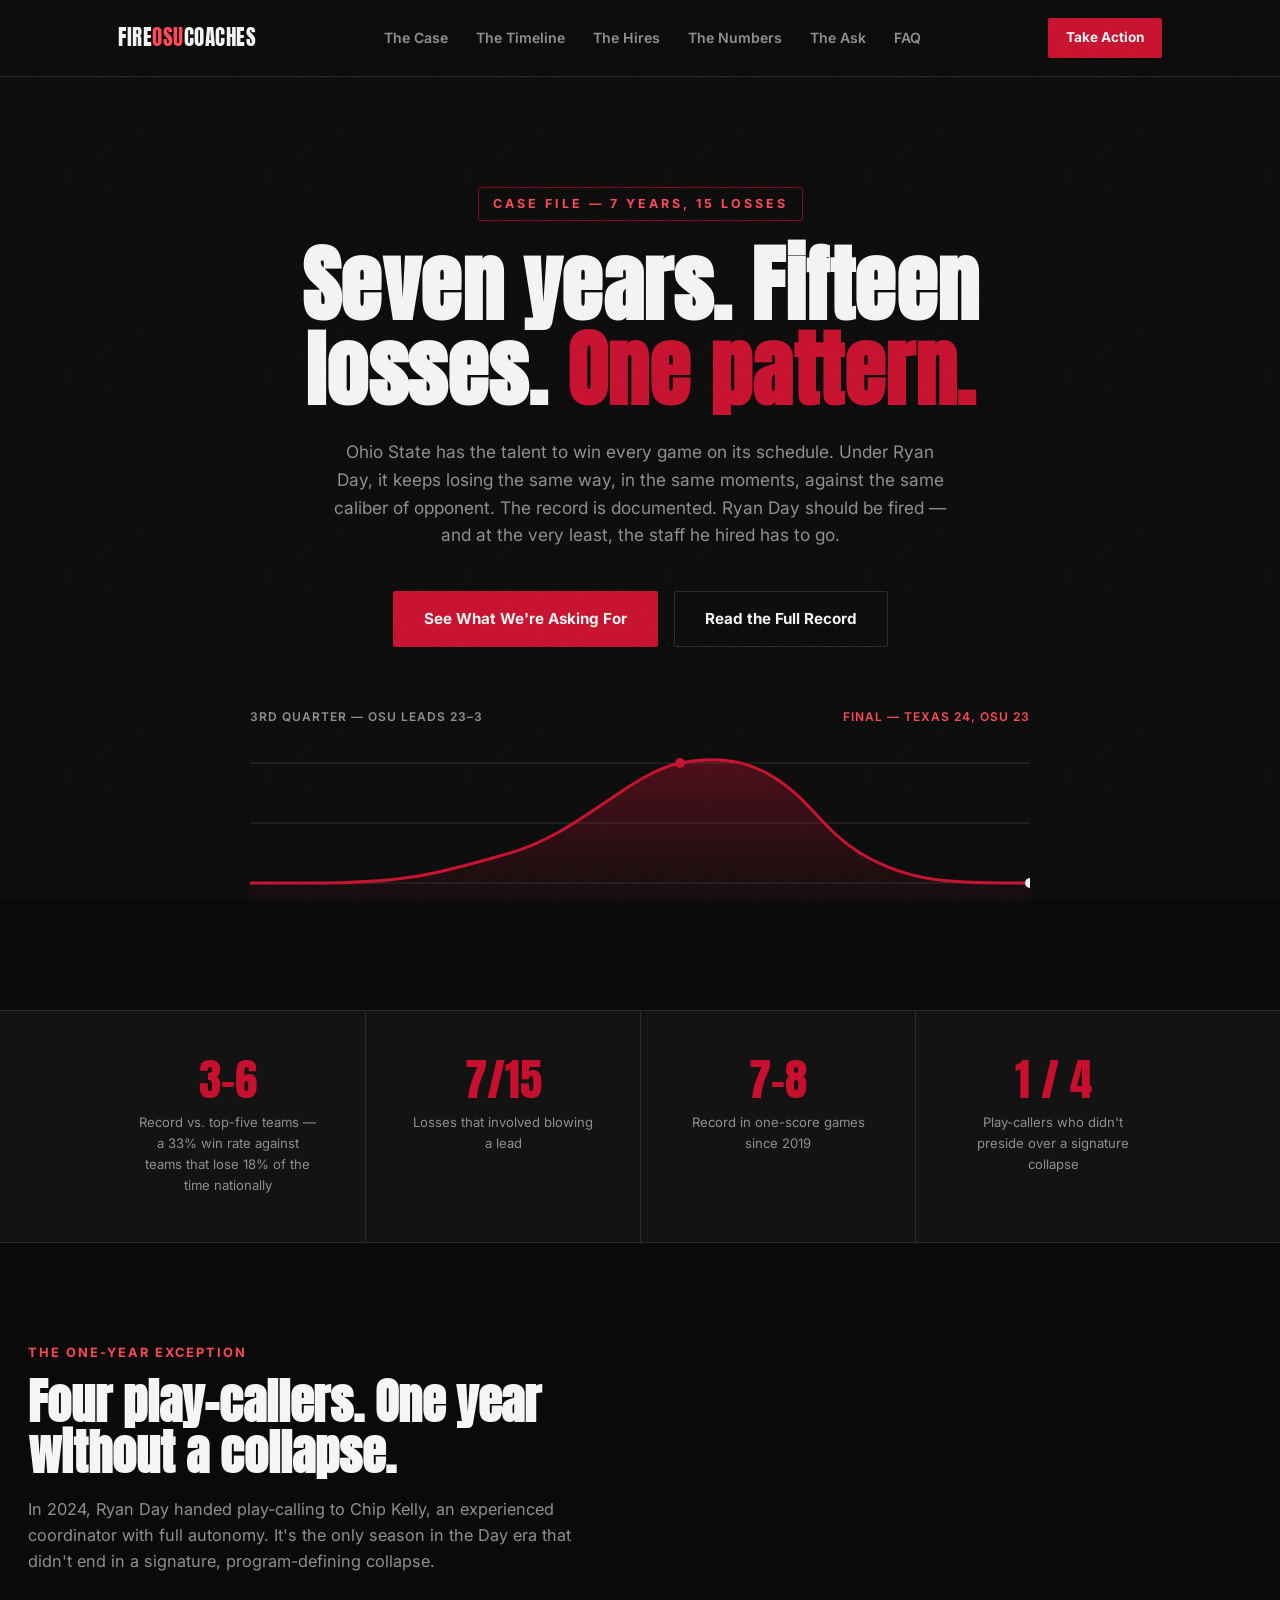
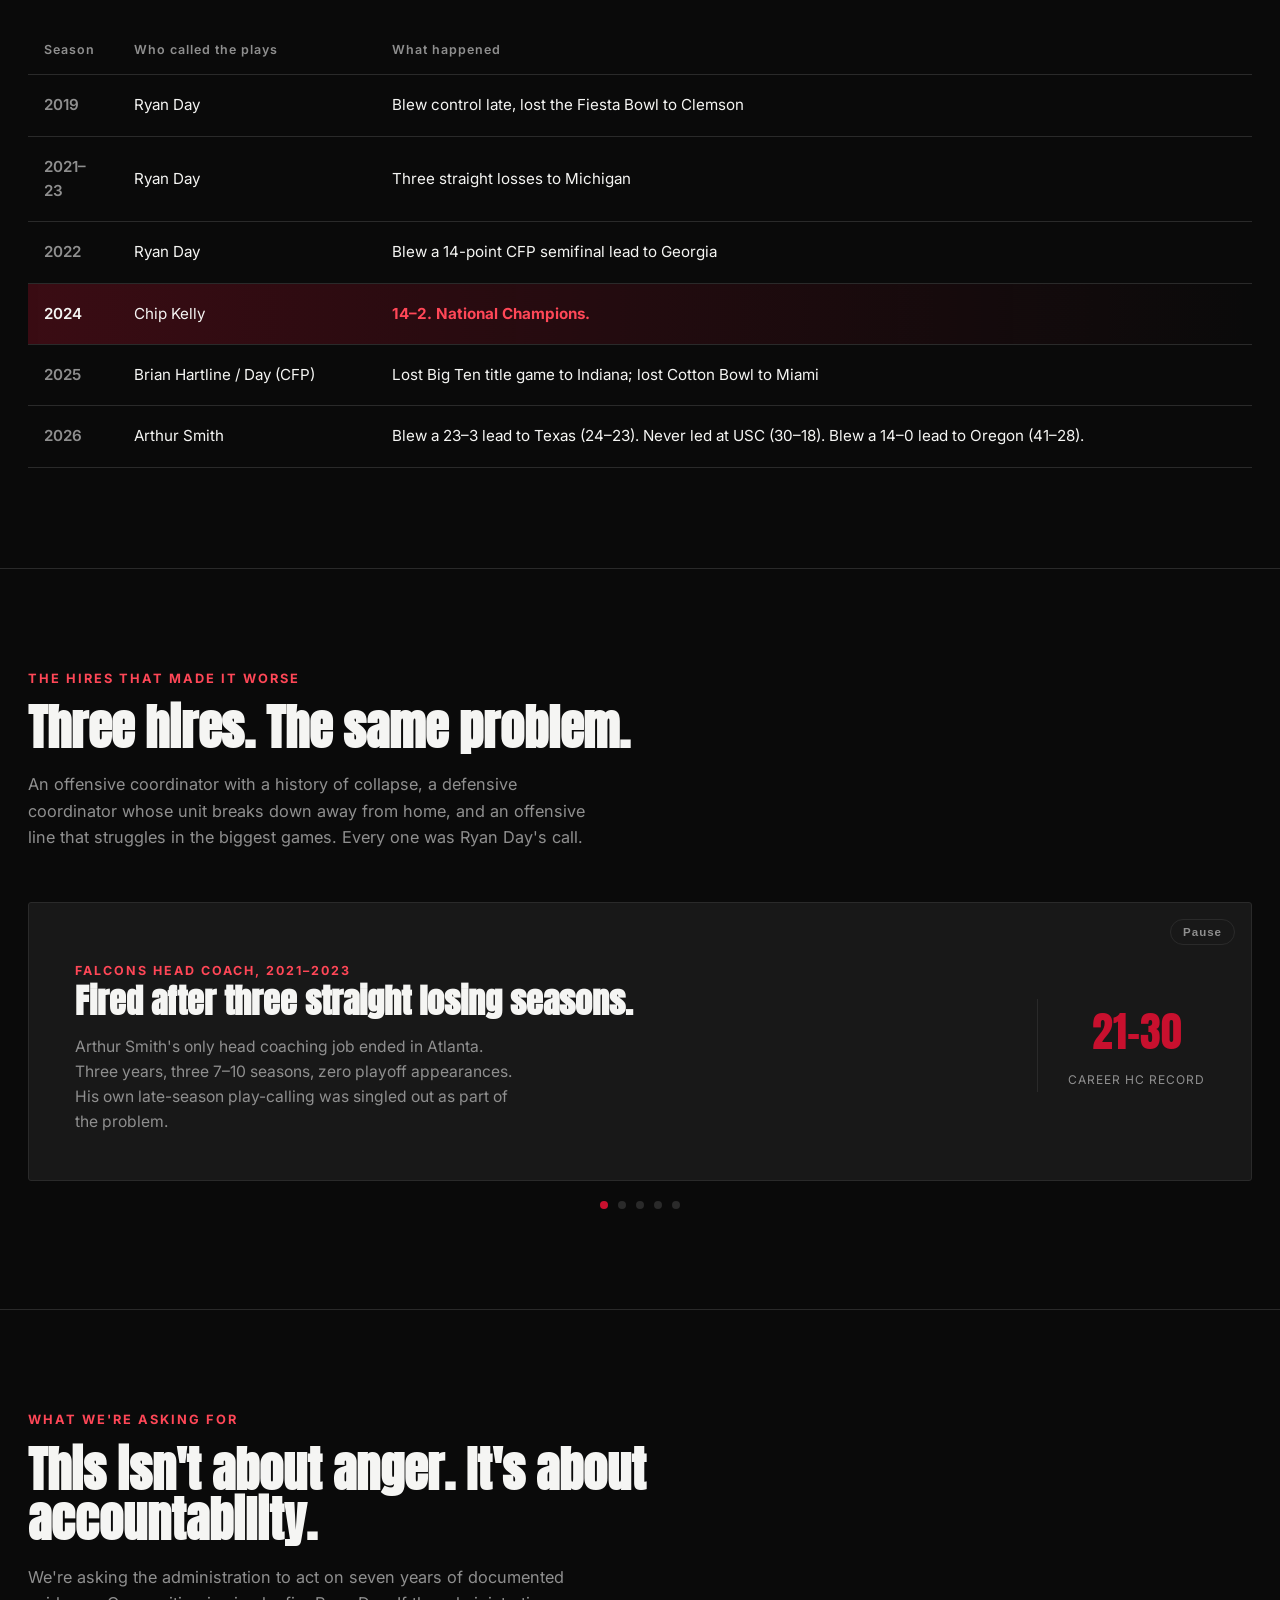
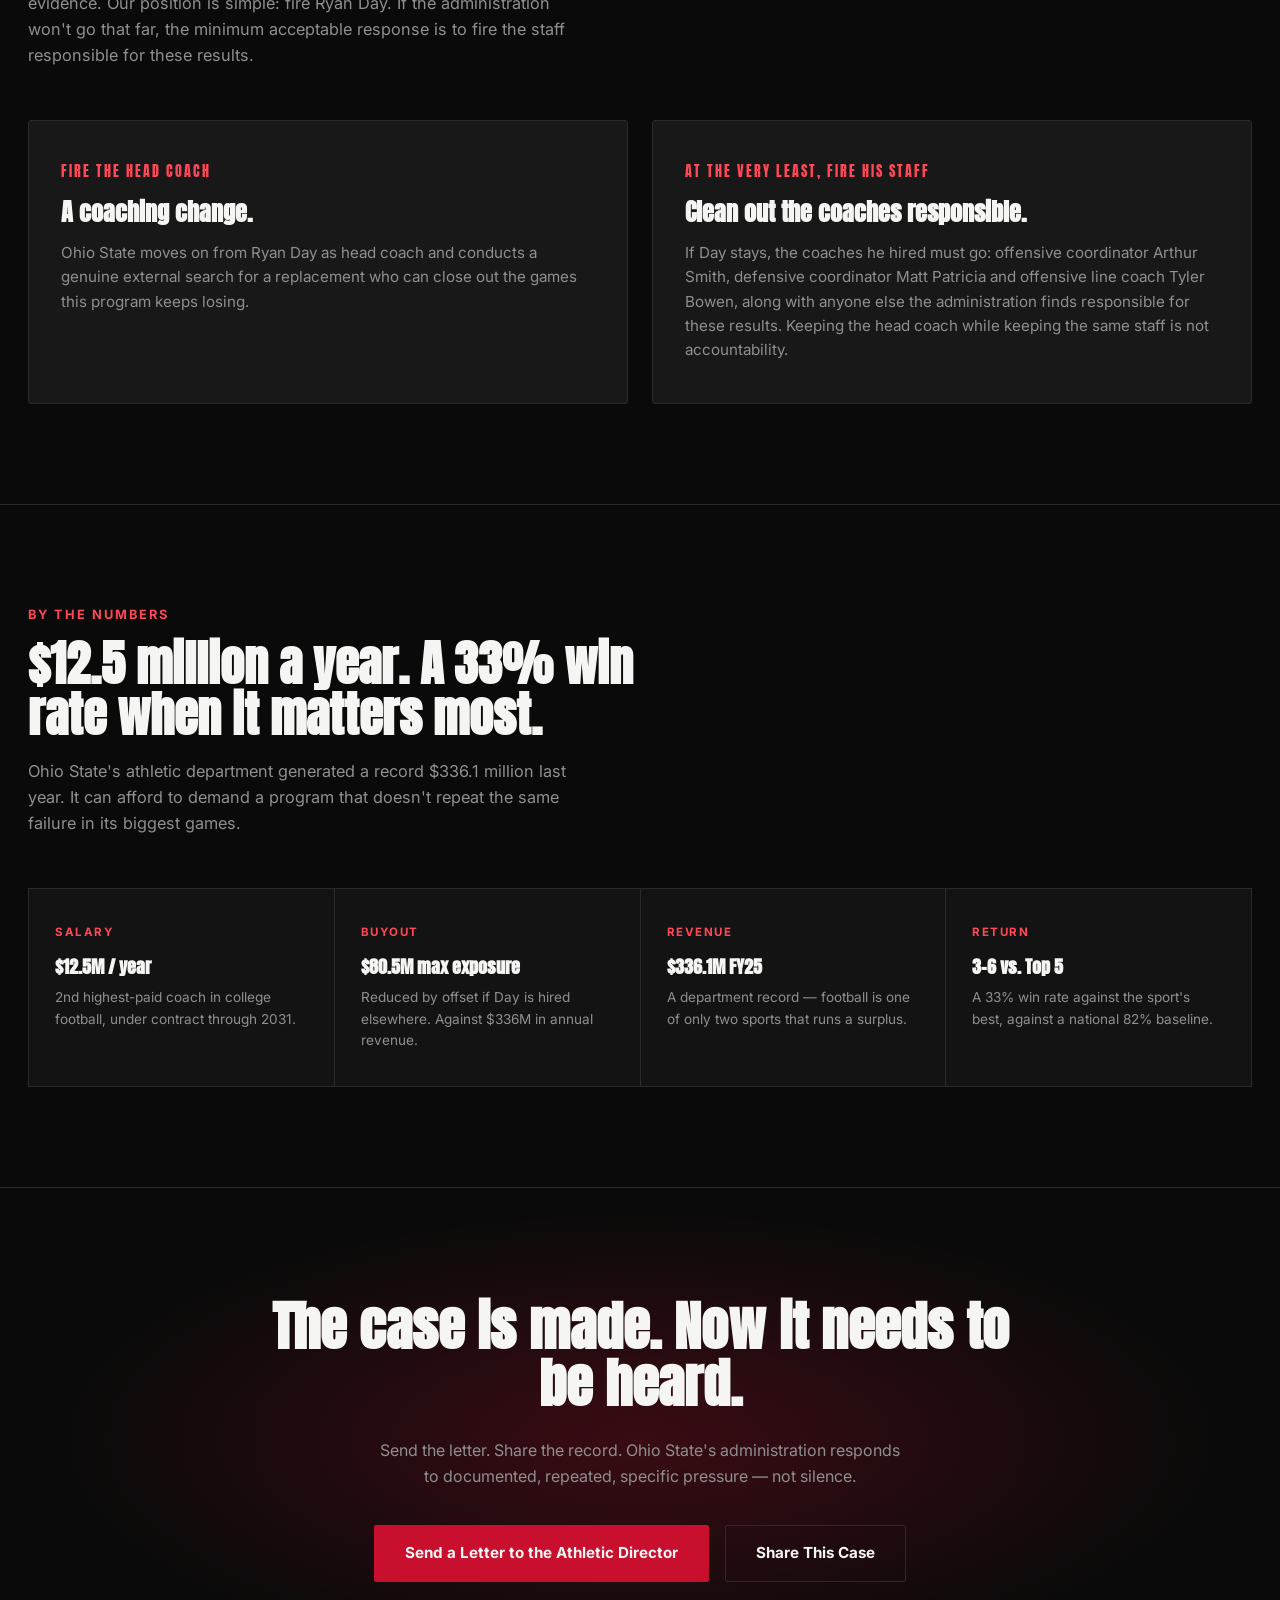
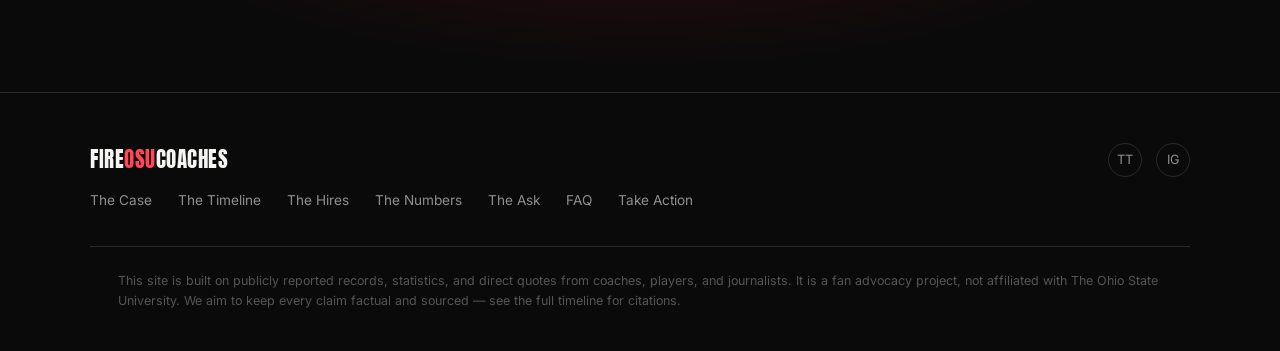
==== index.html @ ea03a908 "Add files via upload" ====
<!DOCTYPE html>
<html lang="en">
<head>
<meta charset="UTF-8">
<meta name="viewport" content="width=device-width, initial-scale=1.0">
<title>Fire OSU Coaches — The Record Speaks For Itself</title>
<link rel="preconnect" href="https://fonts.googleapis.com">
<link href="https://fonts.googleapis.com/css2?family=Anton&family=Inter:wght@400;500;600;700;800&display=swap" rel="stylesheet">
<style>
  :root {
    --black: #0a0a0a;
    --black-alt: #131313;
    --black-card: #181818;
    --red: #c8102e;
    --red-dim: #7a0a1c;
    --red-glow: rgba(200, 16, 46, 0.25);
    --white: #f5f5f3;
    --dim: #8f8f8f;
    --line: #2a2a2a;
    --red-text: #ff4757;
    --display: 'Anton', sans-serif;
    --body: 'Inter', sans-serif;
  }

  * { margin: 0; padding: 0; box-sizing: border-box; }

  html { scroll-behavior: smooth; }

  body {
    background: var(--black);
    color: var(--white);
    font-family: var(--body);
    line-height: 1.6;
    overflow-x: hidden;
  }

  /* grain texture overlay */
  body::before {
    content: "";
    position: fixed;
    inset: 0;
    z-index: 999;
    pointer-events: none;
    opacity: 0.05;
    background-image: url("data:image/svg+xml,%3Csvg xmlns='http://www.w3.org/2000/svg' width='100' height='100'%3E%3Cfilter id='n'%3E%3CfeTurbulence type='fractalNoise' baseFrequency='0.9' numOctaves='2' stitchTiles='stitch'/%3E%3C/filter%3E%3Crect width='100%25' height='100%25' filter='url(%23n)'/%3E%3C/svg%3E");
  }

  a { color: inherit; text-decoration: none; }

  .wrap { max-width: 1100px; margin: 0 auto; padding: 0 28px; }

  /* ---------- NAV ---------- */
  header {
    position: sticky;
    top: 0;
    z-index: 100;
    background: rgba(10,10,10,0.92);
    backdrop-filter: blur(6px);
    border-bottom: 1px solid var(--line);
  }
  .navrow {
    display: flex;
    align-items: center;
    justify-content: space-between;
    padding: 18px 28px;
    max-width: 1100px;
    margin: 0 auto;
  }
  .logo {
    font-family: var(--display);
    font-size: 1.3rem;
    letter-spacing: 0.5px;
    color: var(--white);
  }
  .logo span { color: var(--red-text); }
  nav.links { display: flex; gap: 28px; }
  nav.links a {
    font-size: 0.88rem;
    color: var(--dim);
    font-weight: 600;
    transition: color 0.2s;
  }
  nav.links a:hover { color: var(--white); }
  .nav-cta {
    background: var(--red);
    color: var(--white) !important;
    padding: 9px 18px;
    font-weight: 700;
    font-size: 0.85rem;
    border-radius: 2px;
  }
  .nav-right { display: flex; align-items: center; gap: 14px; }
  .menu-toggle {
    display: none;
    background: transparent;
    border: 1px solid var(--line);
    color: var(--white);
    font-size: 1.2rem;
    line-height: 1;
    cursor: pointer;
    padding: 7px 11px;
    border-radius: 2px;
  }
  .menu-toggle:hover { border-color: var(--dim); }
  @media (max-width: 860px) {
    .menu-toggle { display: block; }
    header { position: sticky; }
    nav.links {
      display: none;
      position: absolute;
      top: 100%;
      left: 0;
      right: 0;
      flex-direction: column;
      gap: 0;
      background: var(--black-alt);
      border-bottom: 1px solid var(--line);
      padding: 8px 28px 18px;
      z-index: 200;
    }
    nav.links.open { display: flex; }
    nav.links a {
      padding: 14px 0;
      border-bottom: 1px solid var(--line);
      font-size: 1rem;
      color: var(--dim);
    }
    nav.links a.current { color: var(--red-text); }
    nav.links a:last-child { border-bottom: none; }
  }

  /* ---------- HERO ---------- */
  .hero {
    position: relative;
    padding: 110px 28px 90px;
    text-align: center;
    border-bottom: 1px solid var(--line);
    overflow: hidden;
  }
  .hero-tag {
    display: inline-block;
    font-size: 0.78rem;
    color: var(--red-text);
    font-weight: 700;
    letter-spacing: 3px;
    margin-bottom: 22px;
    border: 1px solid var(--red-dim);
    padding: 6px 14px;
    border-radius: 2px;
  }
  h1.hero-headline {
    font-family: var(--display);
    font-size: clamp(2.6rem, 7vw, 5.2rem);
    line-height: 1.02;
    letter-spacing: 0.5px;
    color: var(--white);
    max-width: 900px;
    margin: 0 auto 26px;
  }
  .hero-headline .red { color: var(--red); }
  .hero-sub {
    max-width: 620px;
    margin: 0 auto 42px;
    color: var(--dim);
    font-size: 1.08rem;
  }
  .hero-buttons { display: flex; gap: 16px; justify-content: center; flex-wrap: wrap; }
  .btn {
    padding: 15px 30px;
    font-weight: 700;
    font-size: 0.95rem;
    border-radius: 2px;
    display: inline-block;
    border: 1px solid transparent;
    transition: transform 0.15s ease, background 0.2s;
  }
  .btn-primary { background: var(--red); color: var(--white); }
  .btn-primary:hover { transform: translateY(-2px); background: #d91733; }
  .btn-ghost { border-color: var(--line); color: var(--white); }
  .btn-ghost:hover { border-color: var(--dim); }

  /* collapsing scoreline SVG under hero */
  .chart-wrap {
    max-width: 780px;
    margin: 60px auto 0;
    position: relative;
  }
  .chart-label {
    display: flex;
    justify-content: space-between;
    font-size: 0.75rem;
    color: var(--dim);
    letter-spacing: 1px;
    margin-bottom: 6px;
    font-weight: 600;
  }
  .chart-label .now { color: var(--red-text); }

  /* ---------- STAT STRIP ---------- */
  .stats {
    border-bottom: 1px solid var(--line);
    background: var(--black-alt);
  }
  .stat-grid {
    display: grid;
    grid-template-columns: repeat(4, 1fr);
    max-width: 1100px;
    margin: 0 auto;
  }
  .stat-cell {
    padding: 46px 24px;
    text-align: center;
    border-left: 1px solid var(--line);
  }
  .stat-cell:first-child { border-left: none; }
  .stat-num {
    font-family: var(--display);
    font-size: clamp(2rem, 4vw, 2.8rem);
    color: var(--red);
    line-height: 1;
  }
  .stat-caption {
    font-size: 0.82rem;
    color: var(--dim);
    margin-top: 10px;
    max-width: 180px;
    margin-left: auto;
    margin-right: auto;
  }

  /* ---------- SECTION GENERIC ---------- */
  section.block { padding: 100px 28px; border-bottom: 1px solid var(--line); }
  .block-head { max-width: 640px; margin-bottom: 52px; }
  .kicker {
    color: var(--red-text);
    font-size: 0.8rem;
    font-weight: 700;
    letter-spacing: 2px;
    margin-bottom: 14px;
    display: block;
  }
  h2.block-title {
    font-family: var(--display);
    font-size: clamp(1.9rem, 4vw, 3rem);
    line-height: 1.05;
    margin-bottom: 18px;
  }
  .block-desc { color: var(--dim); font-size: 1.02rem; max-width: 560px; }

  /* ---------- ONE EXCEPTION TABLE ---------- */
  .compare-table {
    width: 100%;
    border-collapse: collapse;
    margin-top: 10px;
  }
  .compare-table thead th {
    text-align: left;
    font-size: 0.78rem;
    color: var(--dim);
    letter-spacing: 1px;
    padding: 14px 16px;
    border-bottom: 1px solid var(--line);
    font-weight: 600;
  }
  .compare-table td, .compare-table tbody th {
    padding: 18px 16px;
    border-bottom: 1px solid var(--line);
    font-size: 0.95rem;
  }
  .compare-table tr.win td { color: var(--white); }
  .compare-table tr.win th { color: var(--white); }
  .compare-table tr.win td:last-child { color: var(--red-text); font-weight: 700; }
  .compare-table tbody th { color: var(--dim); font-weight: 600; width: 90px; text-align: left; }
  .row-highlight { background: linear-gradient(90deg, var(--red-glow), transparent); }

  /* ---------- ROTATOR ---------- */
  .rotator-outer { position: relative; }
  .rotator {
    position: relative;
    padding-top: 8px;
    background: var(--black-card);
    border: 1px solid var(--line);
    border-radius: 3px;
    overflow: hidden;
    min-height: 260px;
  }
  .rotator-slide {
    display: none;
    padding: 46px 46px;
    grid-template-columns: 1fr auto;
    gap: 30px;
    align-items: center;
  }
  .rotator-slide.active { display: grid; }
  .rotator-slide .eyebrow {
    color: var(--red-text);
    font-size: 0.78rem;
    font-weight: 700;
    letter-spacing: 2px;
    margin-bottom: 12px;
  }
  .rotator-slide h3 {
    font-family: var(--display);
    font-size: clamp(1.5rem, 3vw, 2.1rem);
    line-height: 1.12;
    margin-bottom: 14px;
  }
  .rotator-slide p { color: var(--dim); font-size: 0.98rem; max-width: 440px; }
  .rotator-slide .stat-side {
    text-align: center;
    padding-left: 30px;
    border-left: 1px solid var(--line);
  }
  .rotator-slide .stat-side .num {
    font-family: var(--display);
    font-size: 2.6rem;
    color: var(--red);
    display: block;
  }
  .rotator-slide .stat-side .lbl {
    font-size: 0.75rem;
    color: var(--dim);
    letter-spacing: 1px;
  }
  .rotator-nav {
    display: flex;
    justify-content: center;
    gap: 10px;
    margin-top: 20px;
  }
  .dot {
    width: 8px; height: 8px;
    border-radius: 50%;
    background: var(--line);
    cursor: pointer;
    border: none;
    transition: background 0.2s;
  }
  .dot.active { background: var(--red); }

  /* ---------- THE ASK ---------- */
  .ask-grid {
    display: grid;
    grid-template-columns: 1fr 1fr;
    gap: 24px;
  }
  .ask-card {
    background: var(--black-card);
    border: 1px solid var(--line);
    padding: 40px 32px;
    border-radius: 3px;
    position: relative;
  }
  .ask-card .opt-num {
    font-family: var(--display);
    font-size: 0.85rem;
    color: var(--red-text);
    letter-spacing: 2px;
    margin-bottom: 16px;
    display: block;
  }
  .ask-card h3 {
    font-family: var(--display);
    font-size: 1.5rem;
    margin-bottom: 16px;
    line-height: 1.1;
  }
  .ask-card p { color: var(--dim); font-size: 0.95rem; }
  .ask-or {
    text-align: center;
    font-family: var(--display);
    color: var(--dim);
    font-size: 1.1rem;
    margin: 22px 0;
    letter-spacing: 3px;
  }

  /* ---------- CARD GRID (explore pages) ---------- */
  .explore-grid {
    display: grid;
    grid-template-columns: repeat(4, 1fr);
    gap: 1px;
    background: var(--line);
    border: 1px solid var(--line);
  }
  .explore-card {
    background: var(--black-alt);
    padding: 34px 26px;
    transition: background 0.2s;
  }
  .explore-card:hover { background: var(--black-card); }
  .explore-card .tag {
    font-size: 0.72rem;
    color: var(--red-text);
    letter-spacing: 1.5px;
    font-weight: 700;
    margin-bottom: 14px;
    display: block;
  }
  .explore-card h3 {
    font-family: var(--display);
    font-size: 1.15rem;
    margin-bottom: 10px;
    line-height: 1.15;
  }
  .explore-card p { font-size: 0.85rem; color: var(--dim); }

  /* ---------- FINAL CTA ---------- */
  .final-cta {
    text-align: center;
    padding: 110px 28px;
    background: radial-gradient(ellipse at center, var(--red-glow) 0%, transparent 65%);
  }
  .final-cta h2 {
    font-family: var(--display);
    font-size: clamp(2rem, 5vw, 3.4rem);
    max-width: 780px;
    margin: 0 auto 26px;
    line-height: 1.05;
  }
  .final-cta p { color: var(--dim); max-width: 520px; margin: 0 auto 36px; }

  /* ---------- FOOTER ---------- */
  footer {
    padding: 50px 28px 40px;
    border-top: 1px solid var(--line);
  }
  .footer-grid {
    max-width: 1100px;
    margin: 0 auto;
    display: flex;
    justify-content: space-between;
    align-items: flex-start;
    flex-wrap: wrap;
    gap: 30px;
  }
  .footer-links { display: flex; gap: 26px; flex-wrap: wrap; }
  .footer-links a { font-size: 0.85rem; color: var(--dim); }
  .footer-links a:hover { color: var(--white); }
  .footer-note {
    max-width: 1100px;
    margin: 34px auto 0;
    font-size: 0.78rem;
    color: #555;
    border-top: 1px solid var(--line);
    padding-top: 24px;
  }
  .social-row { display: flex; gap: 14px; }
  .social-row a {
    width: 34px; height: 34px;
    border: 1px solid var(--line);
    border-radius: 50%;
    display: flex; align-items: center; justify-content: center;
    font-size: 0.8rem;
    color: var(--dim);
  }
  .social-row a:hover { border-color: var(--red-text); color: var(--red-text); }

  /* ---------- RESPONSIVE ---------- */
  @media (max-width: 860px) {
    .stat-grid { grid-template-columns: repeat(2, 1fr); }
    .stat-cell:nth-child(2) { border-left: 1px solid var(--line); }
    .stat-cell:nth-child(3) { border-left: none; border-top: 1px solid var(--line); }
    .stat-cell:nth-child(4) { border-top: 1px solid var(--line); }
    .ask-grid { grid-template-columns: 1fr; }
    .explore-grid { grid-template-columns: repeat(2, 1fr); }
    .rotator-slide { grid-template-columns: 1fr; }
    .rotator-slide .stat-side { border-left: none; border-top: 1px solid var(--line); padding-left: 0; padding-top: 20px; text-align: left; }
  }
  @media (max-width: 520px) {
    .explore-grid { grid-template-columns: 1fr; }
    .hero { padding: 80px 20px 60px; }
  }

  /* reduced motion */
  @media (prefers-reduced-motion: reduce) {
    html { scroll-behavior: auto; }
    * { transition: none !important; }
  }

  /* focus visibility */
  a:focus-visible, button:focus-visible {
    outline: 2px solid var(--red-text);
    outline-offset: 2px;
  }

  /* skip link */
  .skip-link {
    position: absolute;
    left: -9999px;
    top: 0;
    background: var(--red);
    color: var(--white);
    padding: 12px 20px;
    z-index: 1000;
    font-weight: 700;
    font-size: 0.9rem;
  }
  .skip-link:focus {
    left: 12px;
    top: 12px;
  }

  .rotator-pause {
    position: absolute;
    top: 16px;
    right: 16px;
    background: transparent;
    border: 1px solid var(--line);
    color: var(--dim);
    font-size: 0.72rem;
    font-weight: 700;
    letter-spacing: 1px;
    padding: 6px 12px;
    border-radius: 20px;
    cursor: pointer;
  }
  .rotator-pause:hover { border-color: var(--dim); color: var(--white); }
  .visually-hidden {
    position: absolute;
    width: 1px; height: 1px;
    overflow: hidden;
    clip: rect(0 0 0 0);
    white-space: nowrap;
  }
</style>
</head>
<body>

<a href="#main-content" class="skip-link">Skip to main content</a>

<header>
  <div class="navrow">
    <div class="logo">FIRE<span>OSU</span>COACHES</div>
    <nav class="links" id="primary-nav">
      <a href="index.html" class="current">The Case</a>
      <a href="Final-Timeline.html">The Timeline</a>
      <a href="Final-Arthur-Smith.html">The Hires</a>
      <a href="Final-Numbers.html">The Numbers</a>
      <a href="#the-ask">The Ask</a>
      <a href="Final-FAQ.html">FAQ</a>
    </nav>
    <div class="nav-right">
      <a href="Final-Take-Action.html" class="nav-cta">Take Action</a>
      <button class="menu-toggle" id="menuToggle" aria-label="Open menu" aria-expanded="false" aria-controls="primary-nav">☰</button>
    </div>
  </div>
</header>

<main id="main-content">

<!-- HERO -->
<section class="hero">
  <span class="hero-tag">CASE FILE — 7 YEARS, 15 LOSSES</span>
  <h1 class="hero-headline">Seven years. Fifteen losses. <span class="red">One pattern.</span></h1>
  <p class="hero-sub">Ohio State has the talent to win every game on its schedule. Under Ryan Day, it keeps losing the same way, in the same moments, against the same caliber of opponent. The record is documented. Ryan Day should be fired — and at the very least, the staff he hired has to go.</p>
  <div class="hero-buttons">
    <a href="#the-ask" class="btn btn-primary">See What We're Asking For</a>
    <a href="Final-Timeline.html" class="btn btn-ghost">Read the Full Record</a>
  </div>

  <div class="chart-wrap">
    <div class="chart-label">
      <span>3RD QUARTER — OSU LEADS 23–3</span>
      <span class="now">FINAL — TEXAS 24, OSU 23</span>
    </div>
    <svg viewBox="0 0 780 180" width="100%" height="180" preserveAspectRatio="none" role="img" aria-label="Line chart showing Ohio State's win probability collapsing from over 98 percent to a loss in the fourth quarter against Texas">
      <defs>
        <linearGradient id="fade" x1="0" y1="0" x2="0" y2="1">
          <stop offset="0%" stop-color="#c8102e" stop-opacity="0.35"/>
          <stop offset="100%" stop-color="#c8102e" stop-opacity="0"/>
        </linearGradient>
      </defs>
      <!-- gridlines -->
      <g stroke="#2a2a2a" stroke-width="1">
        <line x1="0" y1="30" x2="780" y2="30"/>
        <line x1="0" y1="90" x2="780" y2="90"/>
        <line x1="0" y1="150" x2="780" y2="150"/>
      </g>
      <path d="M0,150 L60,150 L60,150 C160,150 190,140 260,120 C330,100 380,40 430,30 C470,22 500,30 520,42 C560,65 570,95 610,120 C660,150 700,150 780,150"
            fill="none" stroke="#c8102e" stroke-width="3"/>
      <path d="M0,150 L60,150 L60,150 C160,150 190,140 260,120 C330,100 380,40 430,30 C470,22 500,30 520,42 C560,65 570,95 610,120 C660,150 700,150 780,150 L780,180 L0,180 Z"
            fill="url(#fade)" stroke="none"/>
      <circle cx="430" cy="30" r="5" fill="#c8102e"/>
      <circle cx="780" cy="150" r="5" fill="#f5f5f3"/>
    </svg>
  </div>
</section>

<!-- STAT STRIP -->
<section class="stats">
  <div class="stat-grid">
    <div class="stat-cell">
      <div class="stat-num">3–6</div>
      <div class="stat-caption">Record vs. top-five teams — a 33% win rate against teams that lose 18% of the time nationally</div>
    </div>
    <div class="stat-cell">
      <div class="stat-num">7/15</div>
      <div class="stat-caption">Losses that involved blowing a lead</div>
    </div>
    <div class="stat-cell">
      <div class="stat-num">7–8</div>
      <div class="stat-caption">Record in one-score games since 2019</div>
    </div>
    <div class="stat-cell">
      <div class="stat-num">1 / 4</div>
      <div class="stat-caption">Play-callers who didn't preside over a signature collapse</div>
    </div>
  </div>
</section>

<!-- THE ONE EXCEPTION -->
<section class="block" id="timeline">
  <div class="block-head">
    <span class="kicker">THE ONE-YEAR EXCEPTION</span>
    <h2 class="block-title">Four play-callers. One year without a collapse.</h2>
    <p class="block-desc">In 2024, Ryan Day handed play-calling to Chip Kelly, an experienced coordinator with full autonomy. It's the only season in the Day era that didn't end in a signature, program-defining collapse.</p>
  </div>

  <table class="compare-table">
    <caption class="visually-hidden">Ohio State's play-caller and result by season, 2019 through 2026</caption>
    <thead>
      <tr>
        <th scope="col">Season</th>
        <th scope="col">Who called the plays</th>
        <th scope="col">What happened</th>
      </tr>
    </thead>
    <tbody>
      <tr><th scope="row">2019</th><td>Ryan Day</td><td>Blew control late, lost the Fiesta Bowl to Clemson</td></tr>
      <tr><th scope="row">2021–23</th><td>Ryan Day</td><td>Three straight losses to Michigan</td></tr>
      <tr><th scope="row">2022</th><td>Ryan Day</td><td>Blew a 14-point CFP semifinal lead to Georgia</td></tr>
      <tr class="win row-highlight"><th scope="row">2024</th><td>Chip Kelly</td><td>14–2. National Champions.</td></tr>
      <tr><th scope="row">2025</th><td>Brian Hartline / Day (CFP)</td><td>Lost Big Ten title game to Indiana; lost Cotton Bowl to Miami</td></tr>
      <tr><th scope="row">2026</th><td>Arthur Smith</td><td>Blew a 23–3 lead to Texas (24–23). Never led at USC (30–18). Blew a 14–0 lead to Oregon (41–28).</td></tr>
    </tbody>
  </table>
</section>

<!-- ARTHUR SMITH ROTATOR -->
<section class="block" id="arthur-smith">
  <div class="block-head">
    <span class="kicker">THE HIRES THAT MADE IT WORSE</span>
    <h2 class="block-title">Three hires. The same problem.</h2>
    <p class="block-desc">An offensive coordinator with a history of collapse, a defensive coordinator whose unit breaks down away from home, and an offensive line that struggles in the biggest games. Every one was Ryan Day's call.</p>
  </div>

  <div class="rotator-outer">
    <div class="rotator" id="rotator" role="region" aria-roledescription="carousel" aria-label="The coordinator hires, five highlights">
      <button class="rotator-pause" id="rotatorPause" aria-pressed="false">Pause</button>
      <div class="rotator-slide active" role="group" aria-roledescription="slide" aria-label="1 of 5" aria-live="polite">
        <div>
          <span class="eyebrow">FALCONS HEAD COACH, 2021–2023</span>
          <h3>Fired after three straight losing seasons.</h3>
          <p>Arthur Smith's only head coaching job ended in Atlanta. Three years, three 7–10 seasons, zero playoff appearances. His own late-season play-calling was singled out as part of the problem.</p>
        </div>
        <div class="stat-side">
          <span class="num">21–30</span>
          <span class="lbl">CAREER HC RECORD</span>
        </div>
      </div>
      <div class="rotator-slide" role="group" aria-roledescription="slide" aria-label="2 of 5">
        <div>
          <span class="eyebrow">STEELERS OFFENSIVE COORDINATOR, 2024–2025</span>
          <h3>Bottom-half production, two years running.</h3>
          <p>Even after Pittsburgh added a future Hall of Fame quarterback, the offense didn't improve. Two seasons, both finishing in the bottom half of the NFL in yardage.</p>
        </div>
        <div class="stat-side">
          <span class="num">24th</span>
          <span class="lbl">AVG. YARDS/GAME RANK</span>
        </div>
      </div>
      <div class="rotator-slide" role="group" aria-roledescription="slide" aria-label="3 of 5">
        <div>
          <span class="eyebrow">FIRST GAME AS OHIO STATE OC</span>
          <h3>The same collapse, right on schedule.</h3>
          <p>Zero college coaching experience. First marquee test as play-caller: a 23–3 lead evaporated into a 24–23 loss to Texas — the exact pattern he was hired to end.</p>
        </div>
        <div class="stat-side">
          <span class="num">0</span>
          <span class="lbl">GAMES OF COLLEGE EXPERIENCE BEFORE THIS HIRE</span>
        </div>
      </div>
      <div class="rotator-slide" role="group" aria-roledescription="slide" aria-label="4 of 5">
        <div>
          <span class="eyebrow">DEFENSIVE COORDINATOR MATT PATRICIA, 2025–PRESENT</span>
          <h3>Five losses in two seasons. Four away from home.</h3>
          <p>Indiana and Miami at neutral sites, then at Texas and at USC, plus a 41–28 home loss to Oregon. Four of the five losses came against ranked opponents, and the defense gave up 30 at USC and 41 to Oregon.</p>
        </div>
        <div class="stat-side">
          <span class="num">4 of 5</span>
          <span class="lbl">LOSSES AT NEUTRAL OR AWAY SITES</span>
        </div>
      </div>
      <div class="rotator-slide" role="group" aria-roledescription="slide" aria-label="5 of 5">
        <div>
          <span class="eyebrow">OFFENSIVE LINE COACH TYLER BOWEN, 2025–PRESENT</span>
          <h3>Breaks down when the games matter most.</h3>
          <p>Six sacks allowed in the 2025 regular season, then ten in the Big Ten title game and Cotton Bowl. In 2026 the line has been repeatedly short-handed and gave up 21 pressures at USC.</p>
        </div>
        <div class="stat-side">
          <span class="num">10</span>
          <span class="lbl">SACKS IN THE LAST TWO GAMES OF 2025</span>
        </div>
      </div>
    </div>
    <div class="rotator-nav" role="group" aria-label="Choose a slide">
      <button class="dot active" onclick="showSlide(0)" aria-label="Slide 1 of 5" aria-current="true"></button>
      <button class="dot" onclick="showSlide(1)" aria-label="Slide 2 of 5" aria-current="false"></button>
      <button class="dot" onclick="showSlide(2)" aria-label="Slide 3 of 5" aria-current="false"></button>
      <button class="dot" onclick="showSlide(3)" aria-label="Slide 4 of 5" aria-current="false"></button>
      <button class="dot" onclick="showSlide(4)" aria-label="Slide 5 of 5" aria-current="false"></button>
    </div>
  </div>
</section>

<!-- THE ASK -->
<section class="block" id="the-ask">
  <div class="block-head">
    <span class="kicker">WHAT WE'RE ASKING FOR</span>
    <h2 class="block-title">This isn't about anger. It's about accountability.</h2>
    <p class="block-desc">We're asking the administration to act on seven years of documented evidence. Our position is simple: fire Ryan Day. If the administration won't go that far, the minimum acceptable response is to fire the staff responsible for these results.</p>
  </div>

  <div class="ask-grid">
    <div class="ask-card">
      <span class="opt-num">FIRE THE HEAD COACH</span>
      <h3>A coaching change.</h3>
      <p>Ohio State moves on from Ryan Day as head coach and conducts a genuine external search for a replacement who can close out the games this program keeps losing.</p>
    </div>
    <div class="ask-card">
      <span class="opt-num">AT THE VERY LEAST, FIRE HIS STAFF</span>
      <h3>Clean out the coaches responsible.</h3>
      <p>If Day stays, the coaches he hired must go: offensive coordinator Arthur Smith, defensive coordinator Matt Patricia and offensive line coach Tyler Bowen, along with anyone else the administration finds responsible for these results. Keeping the head coach while keeping the same staff is not accountability.</p>
    </div>
  </div>
</section>

<!-- NUMBERS -->
<section class="block" id="numbers">
  <div class="block-head">
    <span class="kicker">BY THE NUMBERS</span>
    <h2 class="block-title">$12.5 million a year. A 33% win rate when it matters most.</h2>
    <p class="block-desc">Ohio State's athletic department generated a record $336.1 million last year. It can afford to demand a program that doesn't repeat the same failure in its biggest games.</p>
  </div>

  <div class="explore-grid">
    <div class="explore-card">
      <span class="tag">SALARY</span>
      <h3>$12.5M / year</h3>
      <p>2nd highest-paid coach in college football, under contract through 2031.</p>
    </div>
    <div class="explore-card">
      <span class="tag">BUYOUT</span>
      <h3>$80.5M max exposure</h3>
      <p>Reduced by offset if Day is hired elsewhere. Against $336M in annual revenue.</p>
    </div>
    <div class="explore-card">
      <span class="tag">REVENUE</span>
      <h3>$336.1M FY25</h3>
      <p>A department record — football is one of only two sports that runs a surplus.</p>
    </div>
    <div class="explore-card">
      <span class="tag">RETURN</span>
      <h3>3–6 vs. Top 5</h3>
      <p>A 33% win rate against the sport's best, against a national 82% baseline.</p>
    </div>
  </div>
</section>

<!-- FINAL CTA -->
<section class="final-cta" id="take-action">
  <h2>The case is made. Now it needs to be heard.</h2>
  <p>Send the letter. Share the record. Ohio State's administration responds to documented, repeated, specific pressure — not silence.</p>
  <div class="hero-buttons">
    <a href="Final-Take-Action.html" class="btn btn-primary">Send a Letter to the Athletic Director</a>
    <a href="Final-Take-Action.html" class="btn btn-ghost">Share This Case</a>
  </div>
</section>

</main>

<footer>
  <div class="footer-grid">
    <div>
      <div class="logo" style="margin-bottom:14px;">FIRE<span>OSU</span>COACHES</div>
      <div class="footer-links">
        <a href="index.html">The Case</a>
        <a href="Final-Timeline.html">The Timeline</a>
        <a href="Final-Arthur-Smith.html">The Hires</a>
        <a href="Final-Numbers.html">The Numbers</a>
        <a href="#the-ask">The Ask</a>
        <a href="Final-FAQ.html">FAQ</a>
        <a href="Final-Take-Action.html">Take Action</a>
      </div>
    </div>
    <div class="social-row">
      <a href="#" aria-label="TikTok">TT</a>
      <a href="#" aria-label="Instagram">IG</a>
    </div>
  </div>
  <div class="footer-note wrap">
    This site is built on publicly reported records, statistics, and direct quotes from coaches, players, and journalists. It is a fan advocacy project, not affiliated with The Ohio State University. We aim to keep every claim factual and sourced — see the full timeline for citations.
  </div>
</footer>

<script>
  const slides = document.querySelectorAll('.rotator-slide');
  const dots = document.querySelectorAll('.dot');
  const pauseBtn = document.getElementById('rotatorPause');
  const rotatorEl = document.getElementById('rotator');
  const prefersReducedMotion = window.matchMedia('(prefers-reduced-motion: reduce)').matches;
  let current = 0;
  let timer = null;
  let isPaused = prefersReducedMotion; // never autoplay if the user asked for reduced motion

  function showSlide(i) {
    slides[current].classList.remove('active');
    dots[current].classList.remove('active');
    dots[current].setAttribute('aria-current', 'false');
    current = i;
    slides[current].classList.add('active');
    dots[current].classList.add('active');
    dots[current].setAttribute('aria-current', 'true');
  }

  function nextSlide() {
    showSlide((current + 1) % slides.length);
  }

  function startTimer() {
    clearInterval(timer);
    if (!isPaused) {
      timer = setInterval(nextSlide, 6000);
    }
  }

  function stopTimer() {
    clearInterval(timer);
  }

  // Manual slide selection always resets the timer (unless paused)
  const originalShowSlide = showSlide;
  showSlide = function(i) {
    originalShowSlide(i);
    startTimer();
  };

  pauseBtn.addEventListener('click', () => {
    isPaused = !isPaused;
    pauseBtn.textContent = isPaused ? 'Play' : 'Pause';
    pauseBtn.setAttribute('aria-pressed', String(isPaused));
    if (isPaused) { stopTimer(); } else { startTimer(); }
  });

  // Pause while a keyboard or mouse user is engaging with the carousel
  rotatorEl.addEventListener('mouseenter', stopTimer);
  rotatorEl.addEventListener('mouseleave', () => { if (!isPaused) startTimer(); });
  rotatorEl.addEventListener('focusin', stopTimer);
  rotatorEl.addEventListener('focusout', () => { if (!isPaused) startTimer(); });

  if (prefersReducedMotion) {
    pauseBtn.textContent = 'Play';
    pauseBtn.setAttribute('aria-pressed', 'true');
  } else {
    startTimer();
  }
</script>

<script>
  (function() {
    const menuToggle = document.getElementById('menuToggle');
    const navLinks = document.getElementById('primary-nav');
    if (!menuToggle || !navLinks) return;

    function closeMenu() {
      navLinks.classList.remove('open');
      menuToggle.setAttribute('aria-expanded', 'false');
    }
    function openMenu() {
      navLinks.classList.add('open');
      menuToggle.setAttribute('aria-expanded', 'true');
    }

    menuToggle.addEventListener('click', () => {
      if (navLinks.classList.contains('open')) { closeMenu(); } else { openMenu(); }
    });

    navLinks.querySelectorAll('a').forEach((a) => {
      a.addEventListener('click', closeMenu);
    });

    document.addEventListener('keydown', (e) => {
      if (e.key === 'Escape') closeMenu();
    });

    document.addEventListener('click', (e) => {
      if (!navLinks.classList.contains('open')) return;
      if (navLinks.contains(e.target) || menuToggle.contains(e.target)) return;
      closeMenu();
    });
  })();
</script>

</body>
</html>
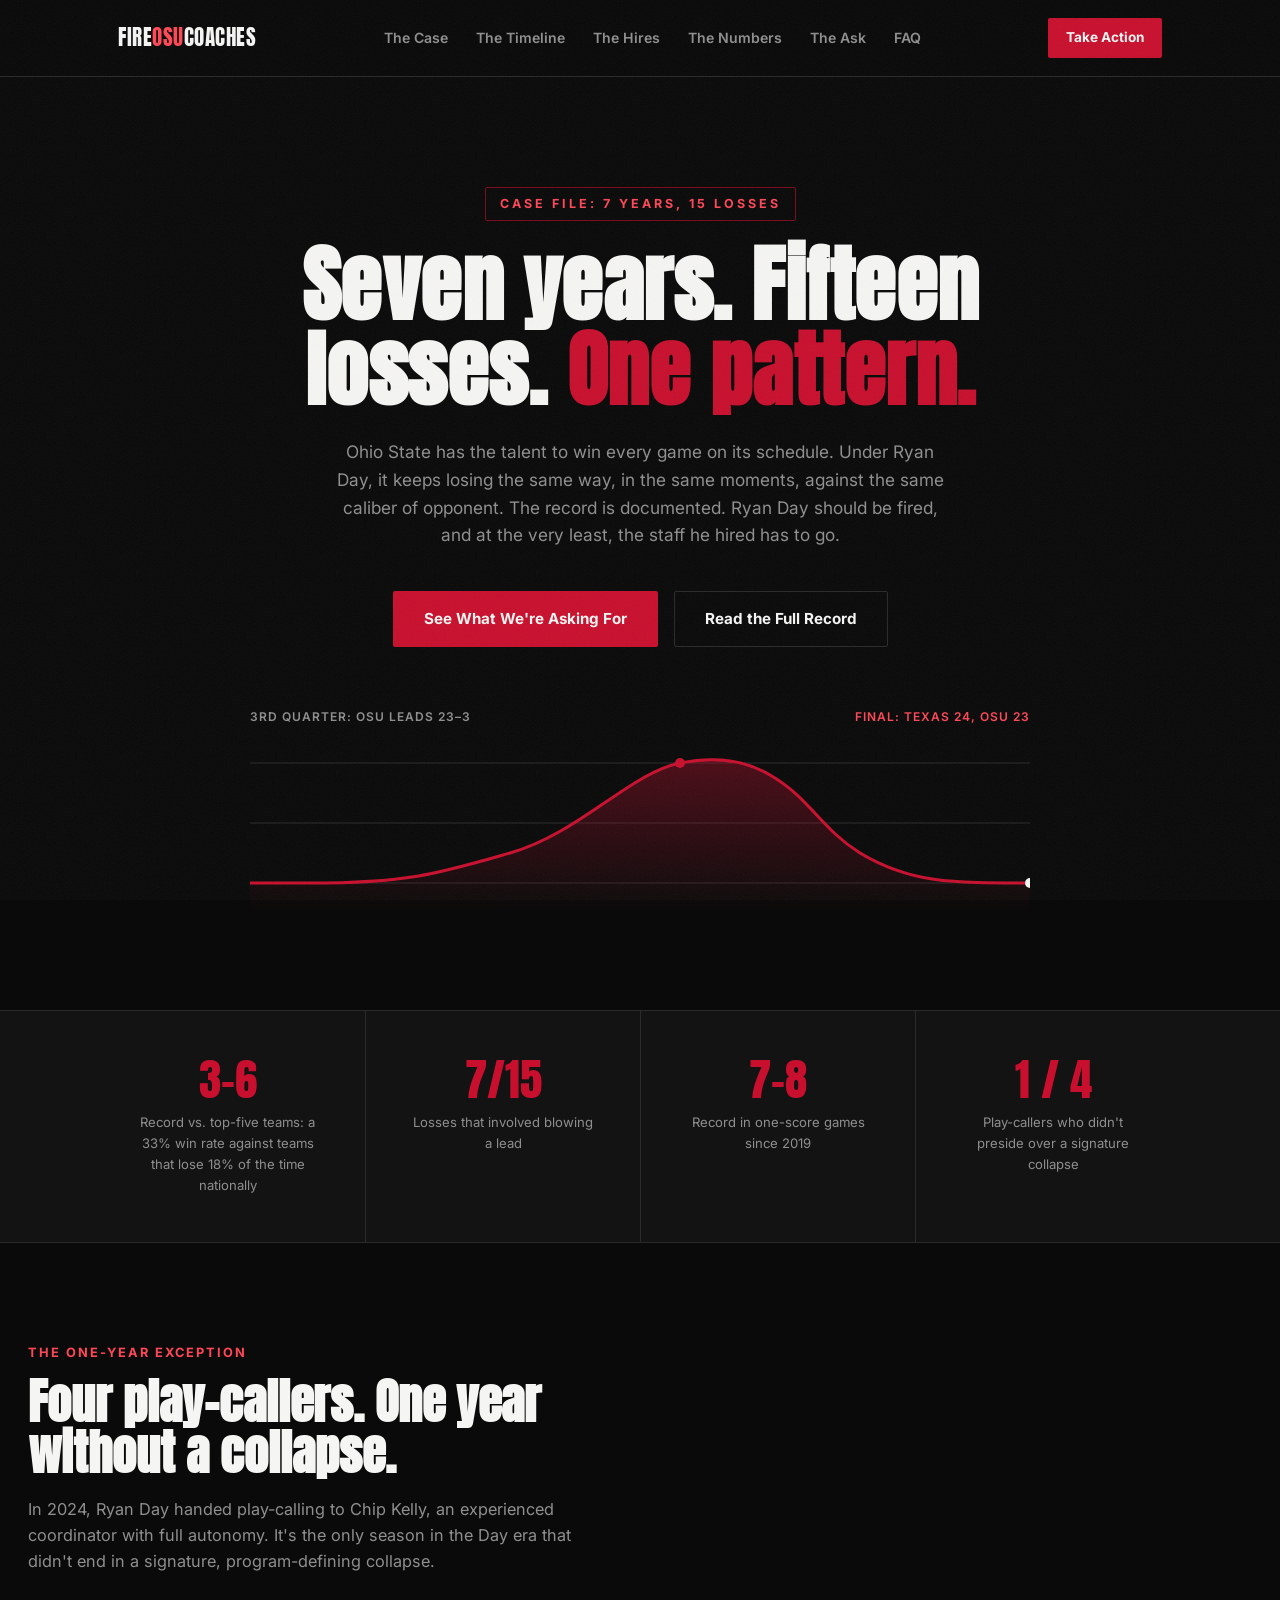
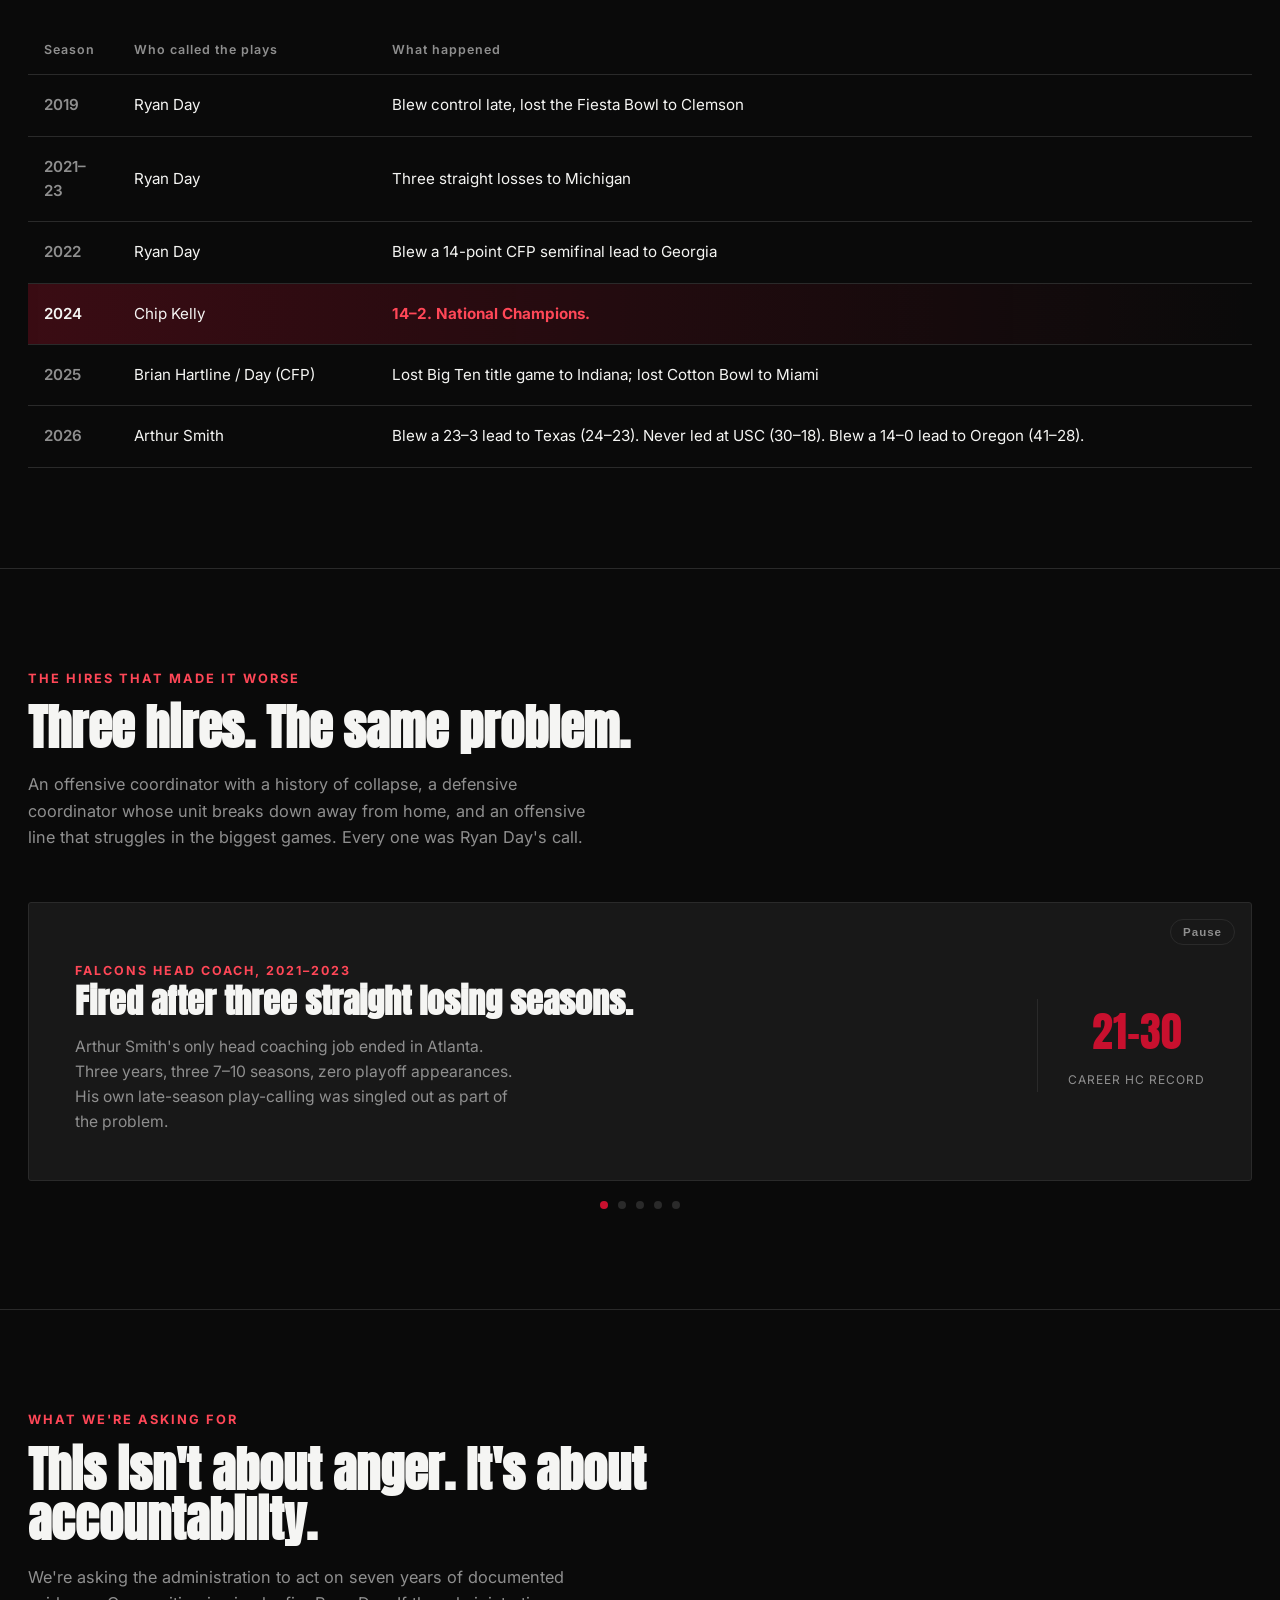
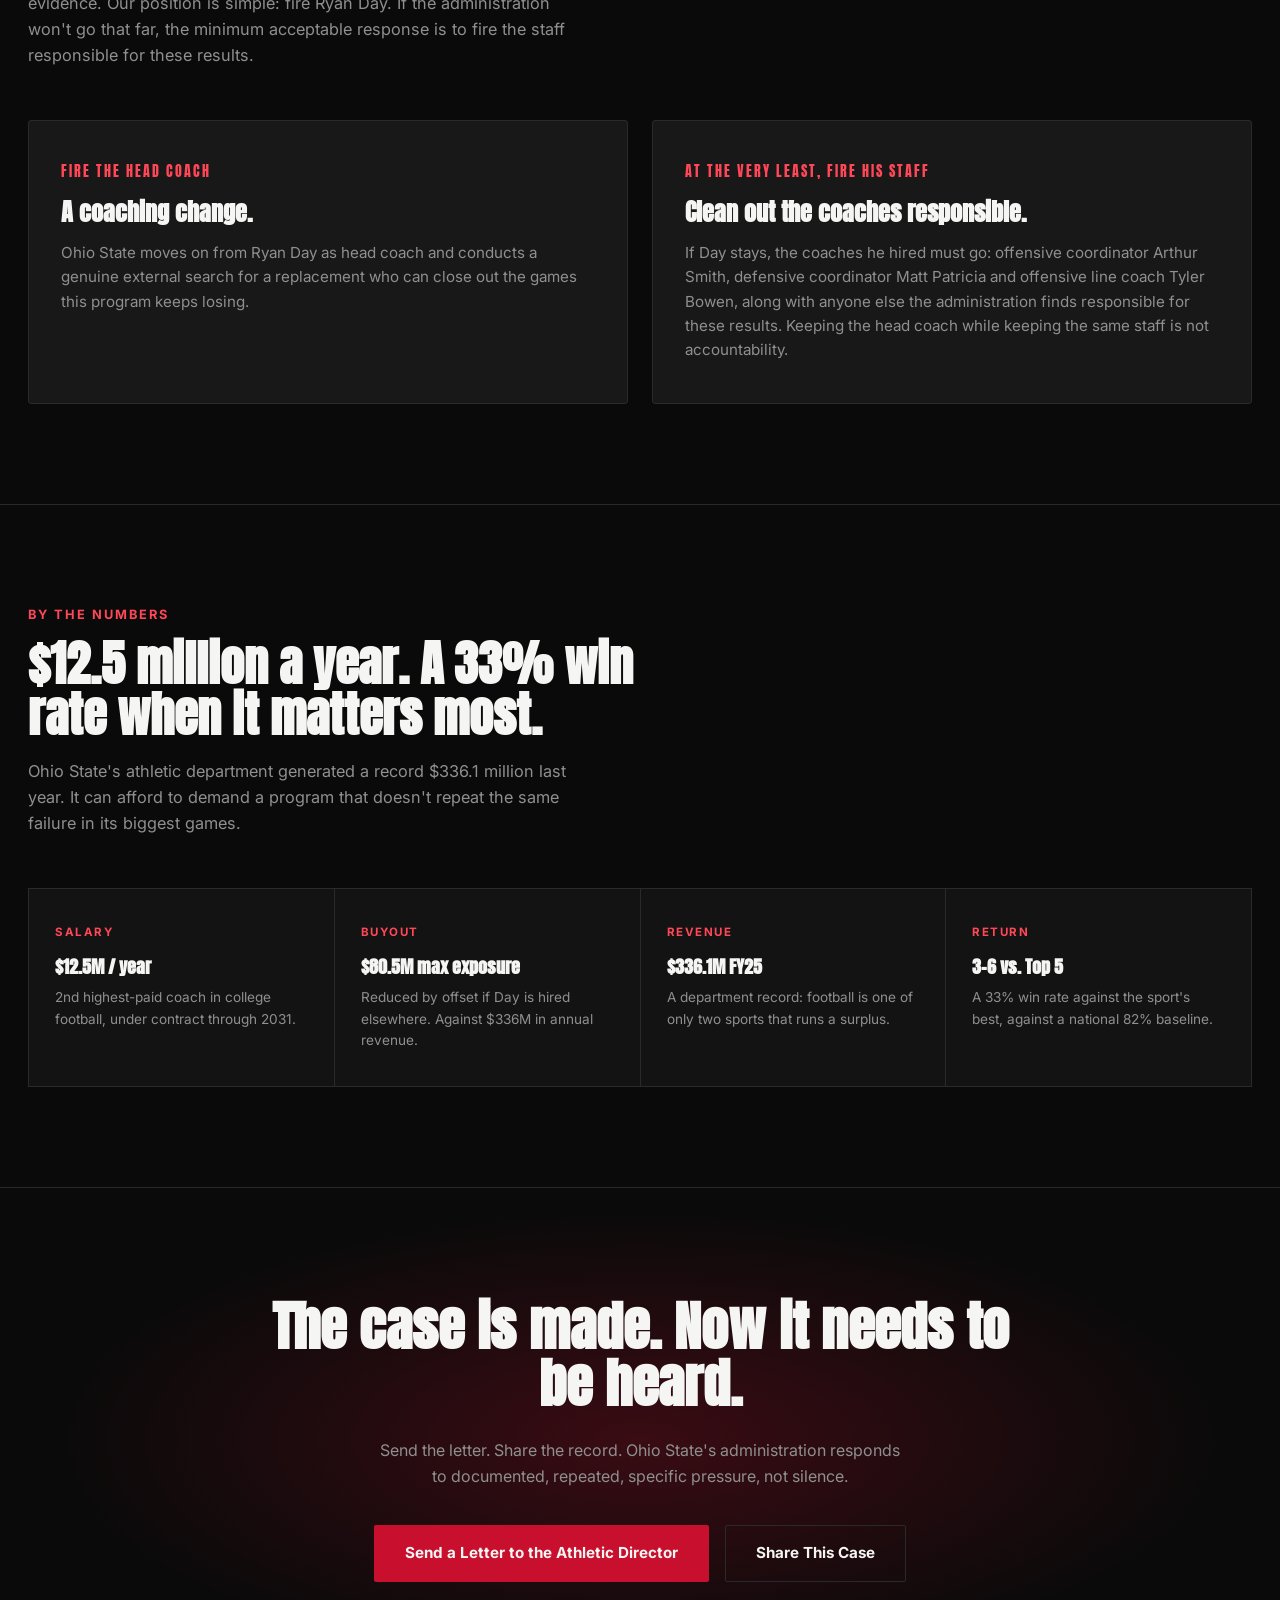
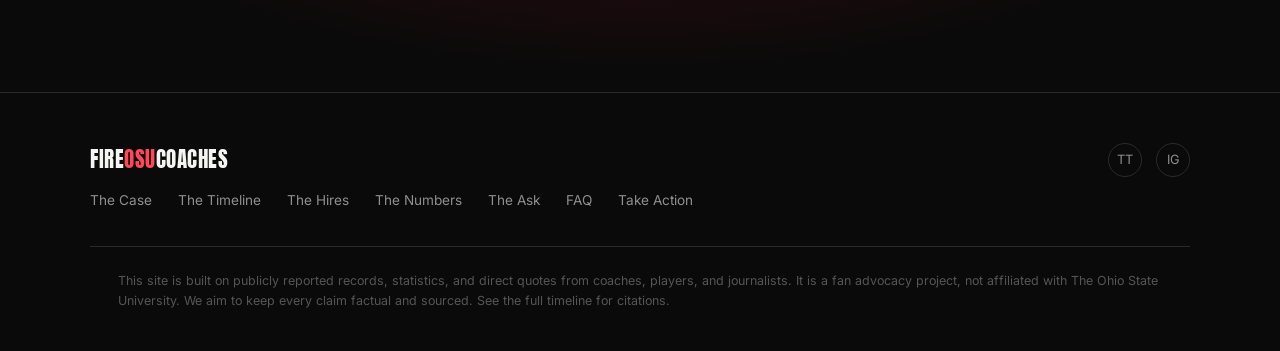
==== commit f06a298c: "Add files via upload" ====
--- a/index.html
+++ b/index.html
@@ -3,7 +3,7 @@
 <head>
 <meta charset="UTF-8">
 <meta name="viewport" content="width=device-width, initial-scale=1.0">
-<title>Fire OSU Coaches — The Record Speaks For Itself</title>
+<title>Fire OSU Coaches | The Record Speaks For Itself</title>
 <link rel="preconnect" href="https://fonts.googleapis.com">
 <link href="https://fonts.googleapis.com/css2?family=Anton&family=Inter:wght@400;500;600;700;800&display=swap" rel="stylesheet">
 <style>
@@ -551,9 +551,9 @@
 
 <!-- HERO -->
 <section class="hero">
-  <span class="hero-tag">CASE FILE — 7 YEARS, 15 LOSSES</span>
+  <span class="hero-tag">CASE FILE: 7 YEARS, 15 LOSSES</span>
   <h1 class="hero-headline">Seven years. Fifteen losses. <span class="red">One pattern.</span></h1>
-  <p class="hero-sub">Ohio State has the talent to win every game on its schedule. Under Ryan Day, it keeps losing the same way, in the same moments, against the same caliber of opponent. The record is documented. Ryan Day should be fired — and at the very least, the staff he hired has to go.</p>
+  <p class="hero-sub">Ohio State has the talent to win every game on its schedule. Under Ryan Day, it keeps losing the same way, in the same moments, against the same caliber of opponent. The record is documented. Ryan Day should be fired, and at the very least, the staff he hired has to go.</p>
   <div class="hero-buttons">
     <a href="#the-ask" class="btn btn-primary">See What We're Asking For</a>
     <a href="Final-Timeline.html" class="btn btn-ghost">Read the Full Record</a>
@@ -561,8 +561,8 @@
 
   <div class="chart-wrap">
     <div class="chart-label">
-      <span>3RD QUARTER — OSU LEADS 23–3</span>
-      <span class="now">FINAL — TEXAS 24, OSU 23</span>
+      <span>3RD QUARTER: OSU LEADS 23–3</span>
+      <span class="now">FINAL: TEXAS 24, OSU 23</span>
     </div>
     <svg viewBox="0 0 780 180" width="100%" height="180" preserveAspectRatio="none" role="img" aria-label="Line chart showing Ohio State's win probability collapsing from over 98 percent to a loss in the fourth quarter against Texas">
       <defs>
@@ -592,7 +592,7 @@
   <div class="stat-grid">
     <div class="stat-cell">
       <div class="stat-num">3–6</div>
-      <div class="stat-caption">Record vs. top-five teams — a 33% win rate against teams that lose 18% of the time nationally</div>
+      <div class="stat-caption">Record vs. top-five teams: a 33% win rate against teams that lose 18% of the time nationally</div>
     </div>
     <div class="stat-cell">
       <div class="stat-num">7/15</div>
@@ -674,7 +674,7 @@
         <div>
           <span class="eyebrow">FIRST GAME AS OHIO STATE OC</span>
           <h3>The same collapse, right on schedule.</h3>
-          <p>Zero college coaching experience. First marquee test as play-caller: a 23–3 lead evaporated into a 24–23 loss to Texas — the exact pattern he was hired to end.</p>
+          <p>Zero college coaching experience. First marquee test as play-caller: a 23–3 lead evaporated into a 24–23 loss to Texas, the exact pattern he was hired to end.</p>
         </div>
         <div class="stat-side">
           <span class="num">0</span>
@@ -758,7 +758,7 @@
     <div class="explore-card">
       <span class="tag">REVENUE</span>
       <h3>$336.1M FY25</h3>
-      <p>A department record — football is one of only two sports that runs a surplus.</p>
+      <p>A department record: football is one of only two sports that runs a surplus.</p>
     </div>
     <div class="explore-card">
       <span class="tag">RETURN</span>
@@ -771,7 +771,7 @@
 <!-- FINAL CTA -->
 <section class="final-cta" id="take-action">
   <h2>The case is made. Now it needs to be heard.</h2>
-  <p>Send the letter. Share the record. Ohio State's administration responds to documented, repeated, specific pressure — not silence.</p>
+  <p>Send the letter. Share the record. Ohio State's administration responds to documented, repeated, specific pressure, not silence.</p>
   <div class="hero-buttons">
     <a href="Final-Take-Action.html" class="btn btn-primary">Send a Letter to the Athletic Director</a>
     <a href="Final-Take-Action.html" class="btn btn-ghost">Share This Case</a>
@@ -800,7 +800,7 @@
     </div>
   </div>
   <div class="footer-note wrap">
-    This site is built on publicly reported records, statistics, and direct quotes from coaches, players, and journalists. It is a fan advocacy project, not affiliated with The Ohio State University. We aim to keep every claim factual and sourced — see the full timeline for citations.
+    This site is built on publicly reported records, statistics, and direct quotes from coaches, players, and journalists. It is a fan advocacy project, not affiliated with The Ohio State University. We aim to keep every claim factual and sourced. See the full timeline for citations.
   </div>
 </footer>
 
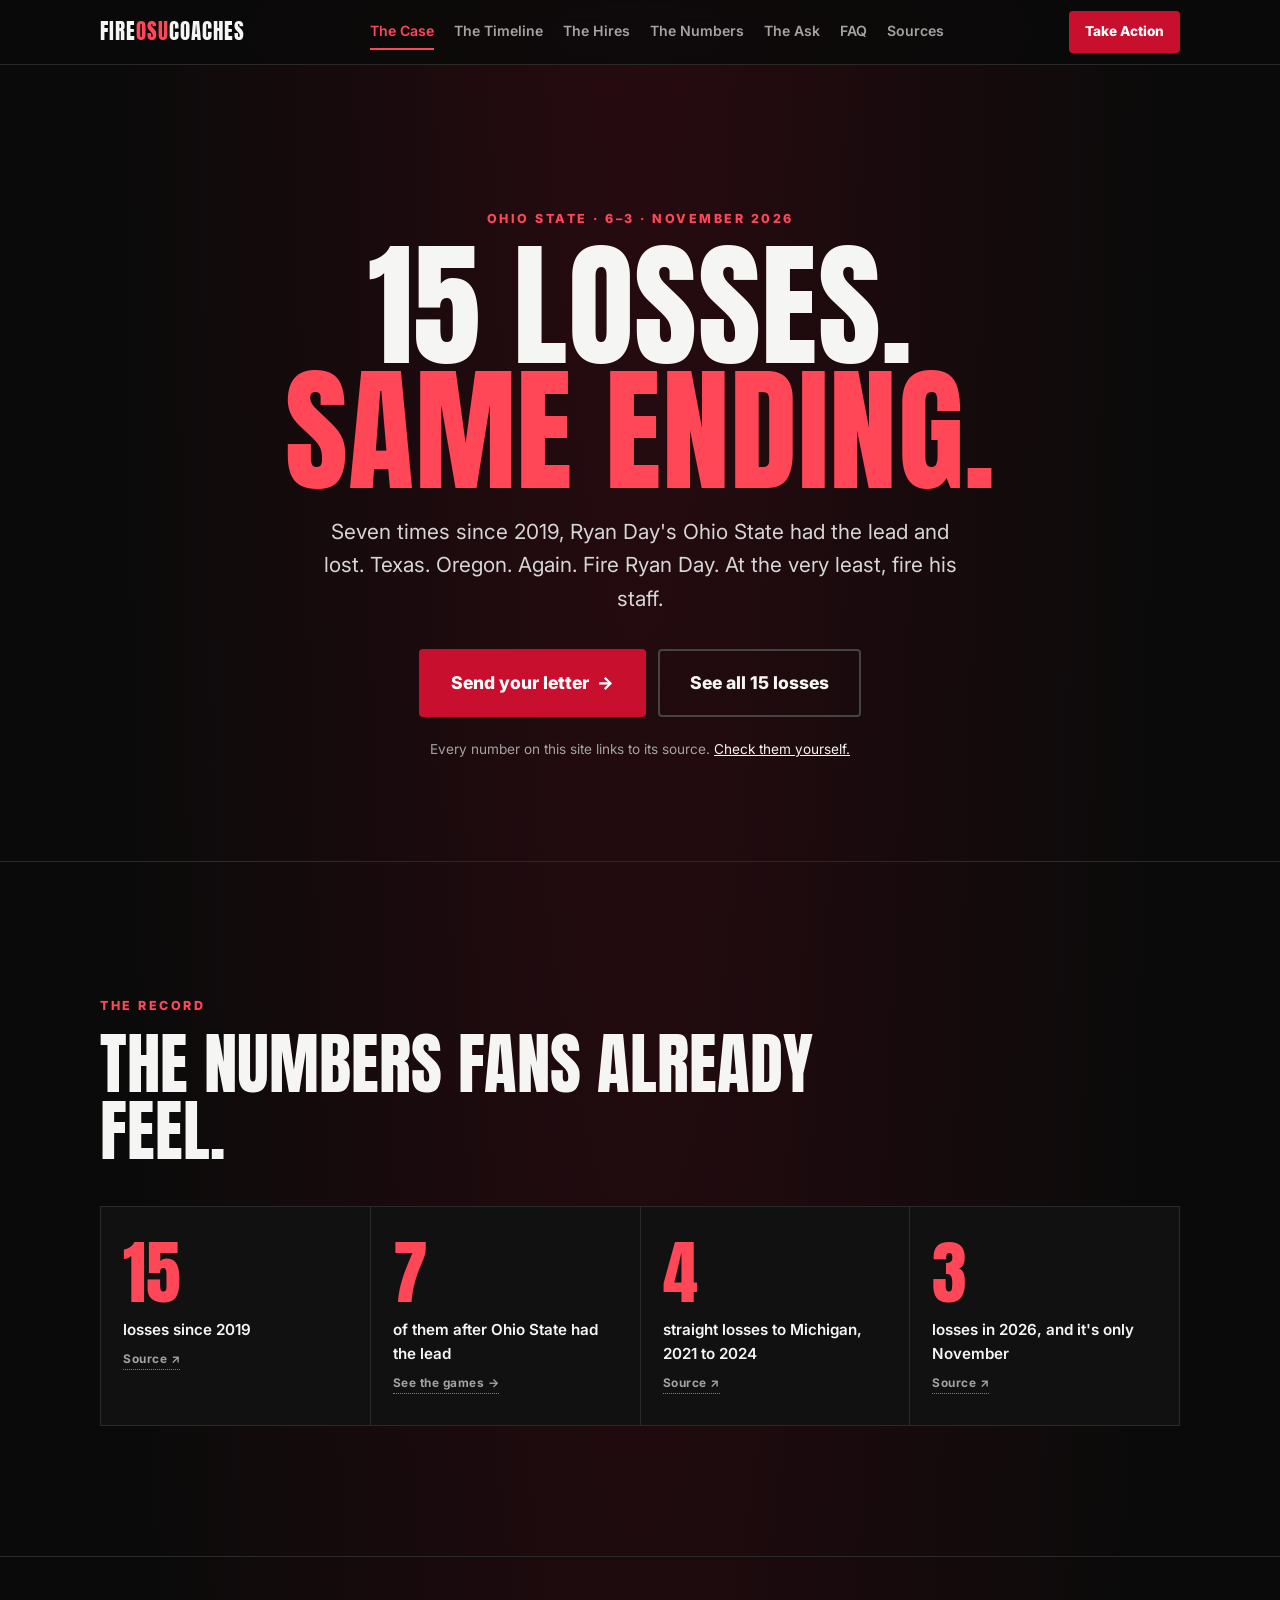
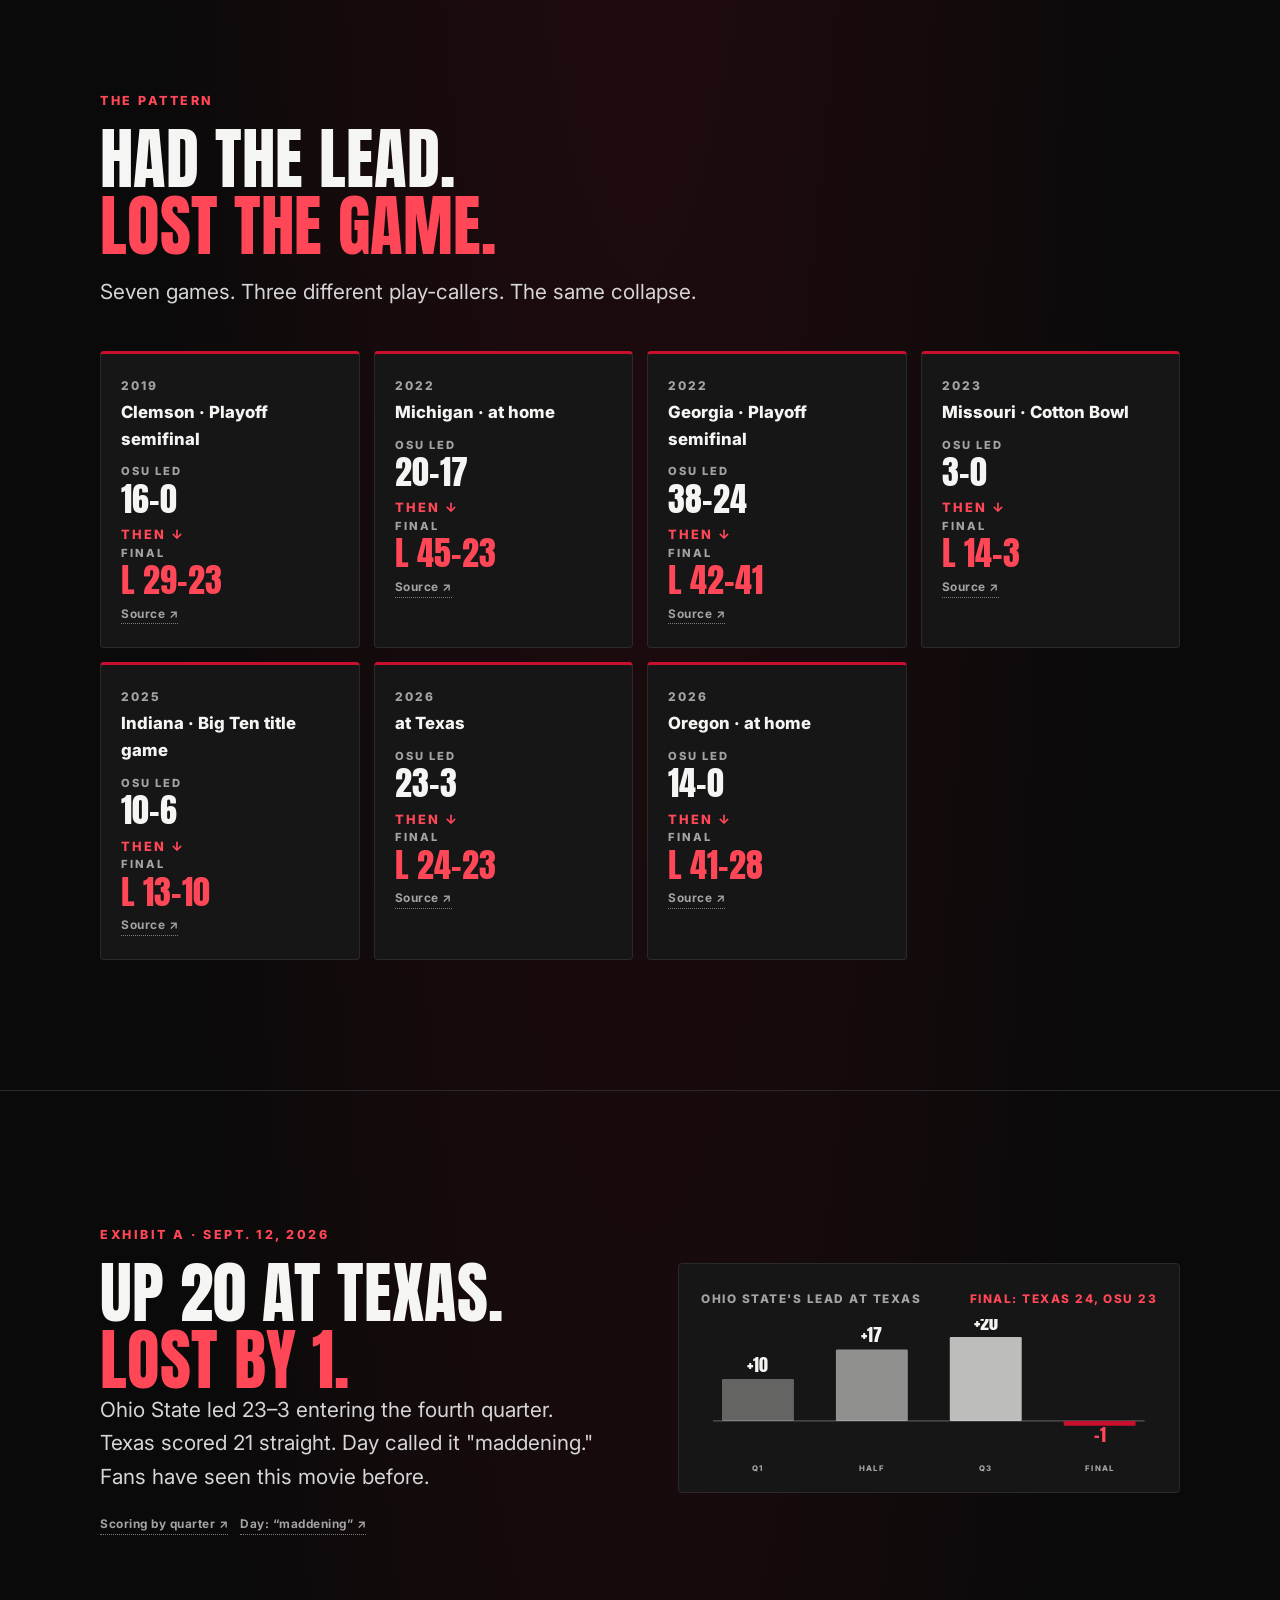
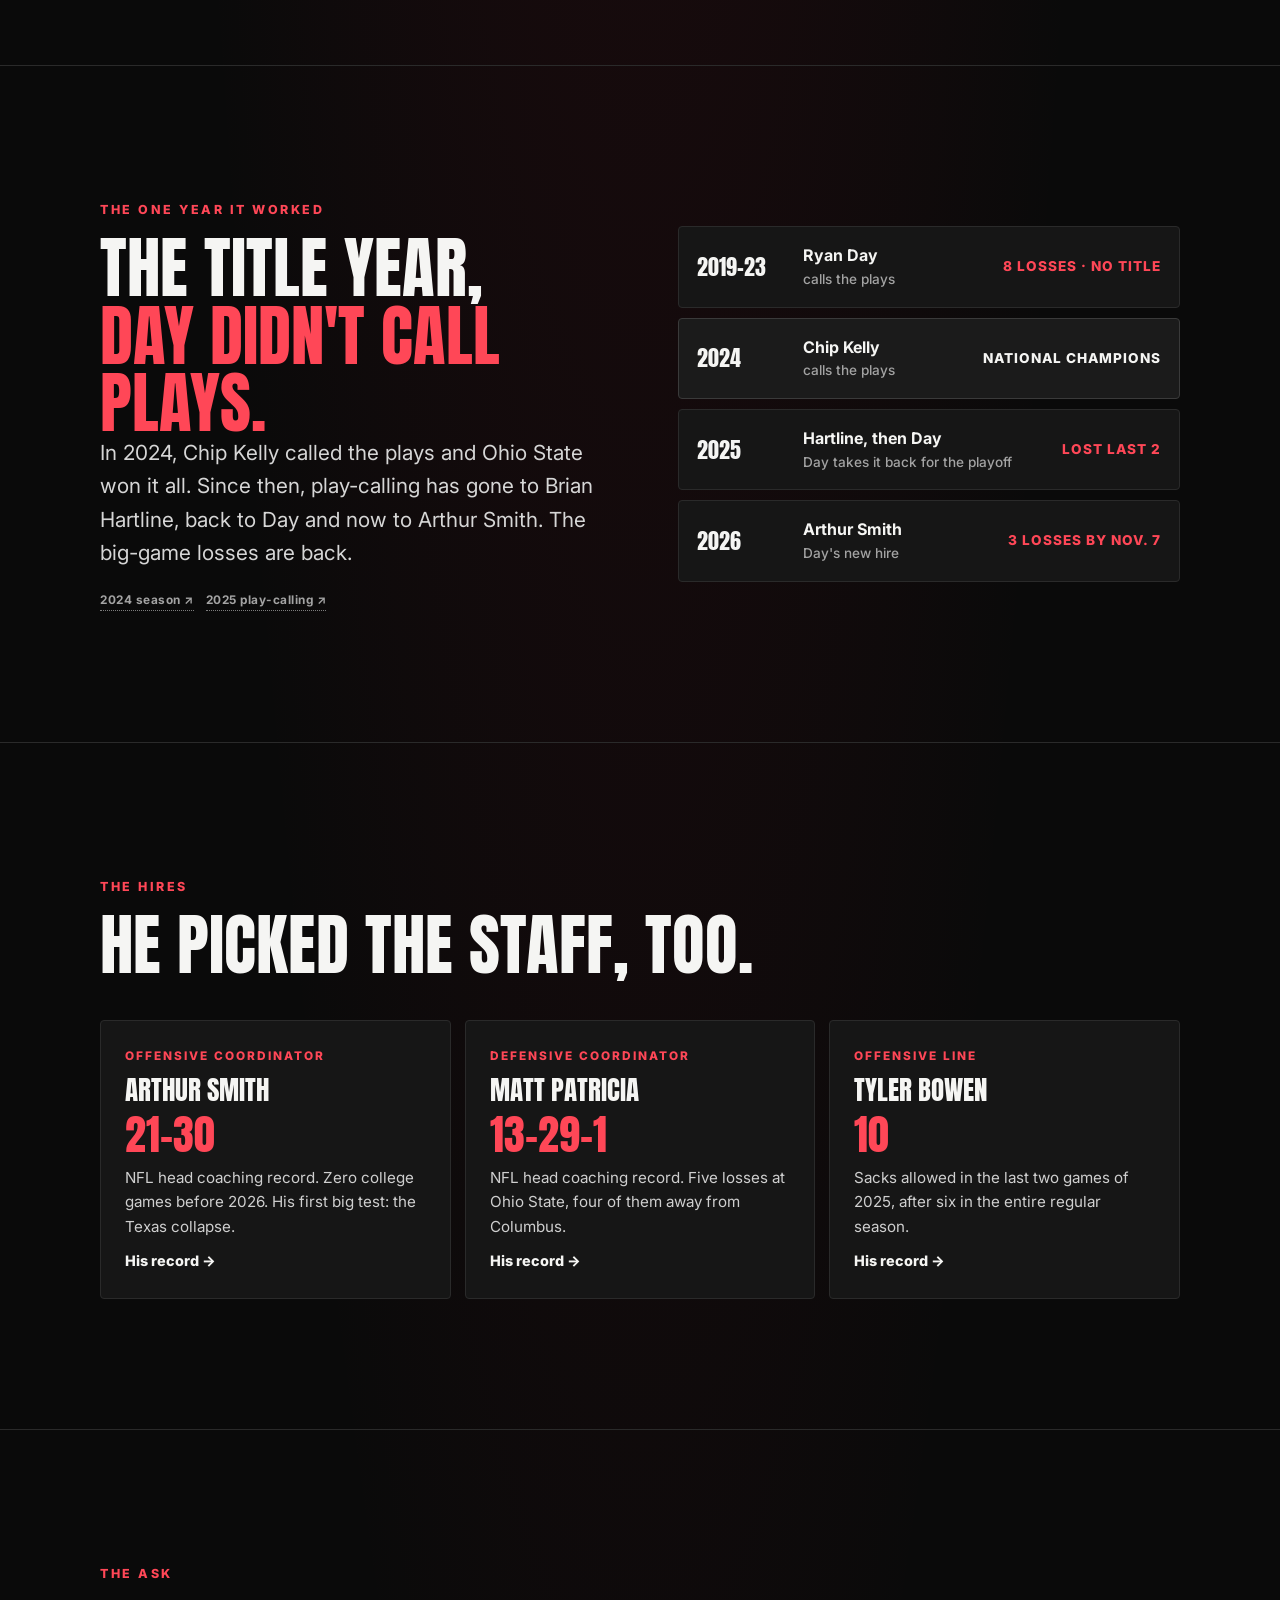
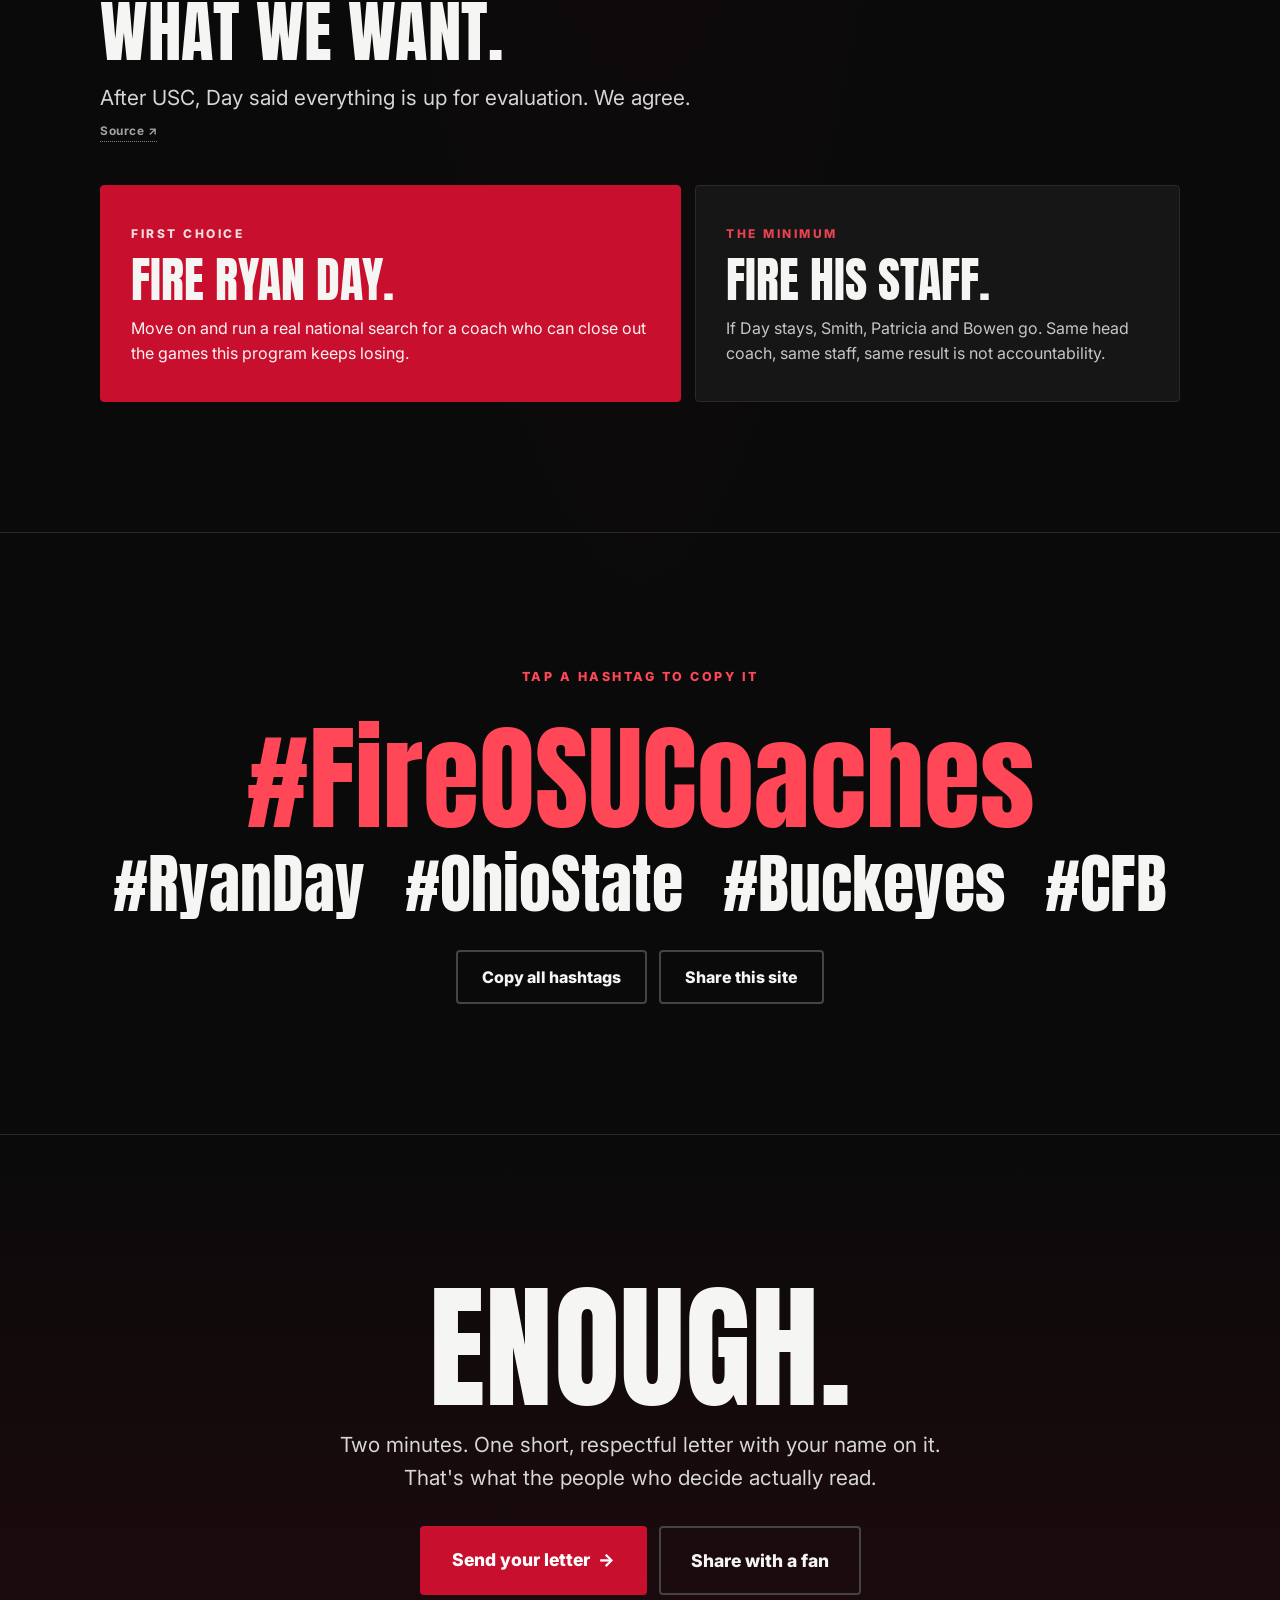
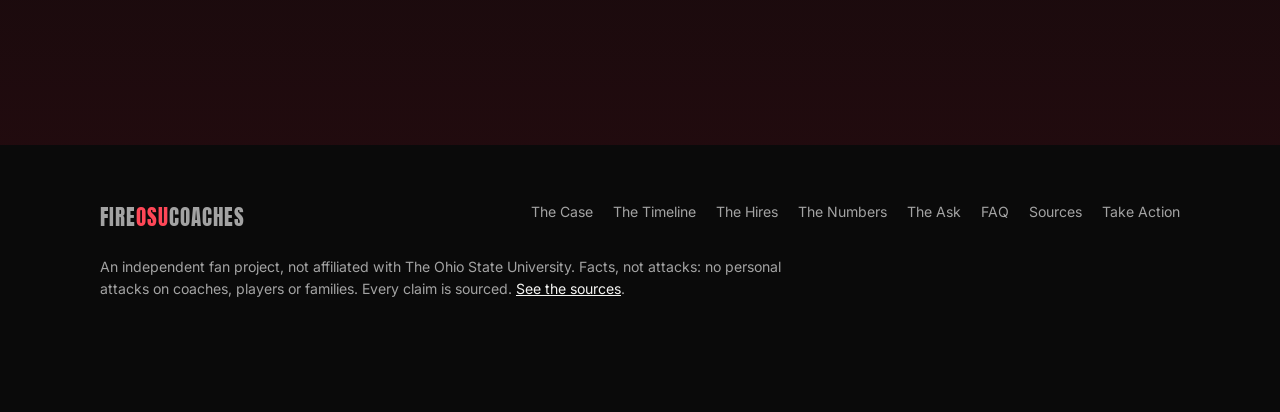
==== commit 620de2f0: "Add files via upload" ====
--- a/index.html
+++ b/index.html
@@ -3,904 +3,262 @@
 <head>
 <meta charset="UTF-8">
 <meta name="viewport" content="width=device-width, initial-scale=1.0">
-<title>Fire OSU Coaches | The Record Speaks For Itself</title>
+<title>Fire OSU Coaches | 15 Losses. Same Ending.</title>
+<meta name="description" content="15 losses since 2019. Seven after holding the lead. A sourced case for accountability in Ohio State football, and a two-minute letter to the athletic director.">
+<meta name="theme-color" content="#0a0a0a">
+<meta property="og:type" content="website">
+<meta property="og:title" content="Fire OSU Coaches | 15 Losses. Same Ending.">
+<meta property="og:description" content="15 losses since 2019. Seven after holding the lead. A sourced case for accountability in Ohio State football, and a two-minute letter to the athletic director.">
+<meta name="twitter:card" content="summary">
+<link rel="icon" href="data:image/svg+xml,%3Csvg xmlns='http://www.w3.org/2000/svg' viewBox='0 0 64 64'%3E%3Crect width='64' height='64' fill='%230a0a0a'/%3E%3Ctext x='32' y='46' font-family='Impact,Arial Black,sans-serif' font-size='40' fill='%23ff4757' text-anchor='middle'%3EF%3C/text%3E%3C/svg%3E">
 <link rel="preconnect" href="https://fonts.googleapis.com">
+<link rel="preconnect" href="https://fonts.gstatic.com" crossorigin>
 <link href="https://fonts.googleapis.com/css2?family=Anton&family=Inter:wght@400;500;600;700;800&display=swap" rel="stylesheet">
-<style>
-  :root {
-    --black: #0a0a0a;
-    --black-alt: #131313;
-    --black-card: #181818;
-    --red: #c8102e;
-    --red-dim: #7a0a1c;
-    --red-glow: rgba(200, 16, 46, 0.25);
-    --white: #f5f5f3;
-    --dim: #8f8f8f;
-    --line: #2a2a2a;
-    --red-text: #ff4757;
-    --display: 'Anton', sans-serif;
-    --body: 'Inter', sans-serif;
-  }
-
-  * { margin: 0; padding: 0; box-sizing: border-box; }
-
-  html { scroll-behavior: smooth; }
-
-  body {
-    background: var(--black);
-    color: var(--white);
-    font-family: var(--body);
-    line-height: 1.6;
-    overflow-x: hidden;
-  }
-
-  /* grain texture overlay */
-  body::before {
-    content: "";
-    position: fixed;
-    inset: 0;
-    z-index: 999;
-    pointer-events: none;
-    opacity: 0.05;
-    background-image: url("data:image/svg+xml,%3Csvg xmlns='http://www.w3.org/2000/svg' width='100' height='100'%3E%3Cfilter id='n'%3E%3CfeTurbulence type='fractalNoise' baseFrequency='0.9' numOctaves='2' stitchTiles='stitch'/%3E%3C/filter%3E%3Crect width='100%25' height='100%25' filter='url(%23n)'/%3E%3C/svg%3E");
-  }
-
-  a { color: inherit; text-decoration: none; }
-
-  .wrap { max-width: 1100px; margin: 0 auto; padding: 0 28px; }
-
-  /* ---------- NAV ---------- */
-  header {
-    position: sticky;
-    top: 0;
-    z-index: 100;
-    background: rgba(10,10,10,0.92);
-    backdrop-filter: blur(6px);
-    border-bottom: 1px solid var(--line);
-  }
-  .navrow {
-    display: flex;
-    align-items: center;
-    justify-content: space-between;
-    padding: 18px 28px;
-    max-width: 1100px;
-    margin: 0 auto;
-  }
-  .logo {
-    font-family: var(--display);
-    font-size: 1.3rem;
-    letter-spacing: 0.5px;
-    color: var(--white);
-  }
-  .logo span { color: var(--red-text); }
-  nav.links { display: flex; gap: 28px; }
-  nav.links a {
-    font-size: 0.88rem;
-    color: var(--dim);
-    font-weight: 600;
-    transition: color 0.2s;
-  }
-  nav.links a:hover { color: var(--white); }
-  .nav-cta {
-    background: var(--red);
-    color: var(--white) !important;
-    padding: 9px 18px;
-    font-weight: 700;
-    font-size: 0.85rem;
-    border-radius: 2px;
-  }
-  .nav-right { display: flex; align-items: center; gap: 14px; }
-  .menu-toggle {
-    display: none;
-    background: transparent;
-    border: 1px solid var(--line);
-    color: var(--white);
-    font-size: 1.2rem;
-    line-height: 1;
-    cursor: pointer;
-    padding: 7px 11px;
-    border-radius: 2px;
-  }
-  .menu-toggle:hover { border-color: var(--dim); }
-  @media (max-width: 860px) {
-    .menu-toggle { display: block; }
-    header { position: sticky; }
-    nav.links {
-      display: none;
-      position: absolute;
-      top: 100%;
-      left: 0;
-      right: 0;
-      flex-direction: column;
-      gap: 0;
-      background: var(--black-alt);
-      border-bottom: 1px solid var(--line);
-      padding: 8px 28px 18px;
-      z-index: 200;
-    }
-    nav.links.open { display: flex; }
-    nav.links a {
-      padding: 14px 0;
-      border-bottom: 1px solid var(--line);
-      font-size: 1rem;
-      color: var(--dim);
-    }
-    nav.links a.current { color: var(--red-text); }
-    nav.links a:last-child { border-bottom: none; }
-  }
-
-  /* ---------- HERO ---------- */
-  .hero {
-    position: relative;
-    padding: 110px 28px 90px;
-    text-align: center;
-    border-bottom: 1px solid var(--line);
-    overflow: hidden;
-  }
-  .hero-tag {
-    display: inline-block;
-    font-size: 0.78rem;
-    color: var(--red-text);
-    font-weight: 700;
-    letter-spacing: 3px;
-    margin-bottom: 22px;
-    border: 1px solid var(--red-dim);
-    padding: 6px 14px;
-    border-radius: 2px;
-  }
-  h1.hero-headline {
-    font-family: var(--display);
-    font-size: clamp(2.6rem, 7vw, 5.2rem);
-    line-height: 1.02;
-    letter-spacing: 0.5px;
-    color: var(--white);
-    max-width: 900px;
-    margin: 0 auto 26px;
-  }
-  .hero-headline .red { color: var(--red); }
-  .hero-sub {
-    max-width: 620px;
-    margin: 0 auto 42px;
-    color: var(--dim);
-    font-size: 1.08rem;
-  }
-  .hero-buttons { display: flex; gap: 16px; justify-content: center; flex-wrap: wrap; }
-  .btn {
-    padding: 15px 30px;
-    font-weight: 700;
-    font-size: 0.95rem;
-    border-radius: 2px;
-    display: inline-block;
-    border: 1px solid transparent;
-    transition: transform 0.15s ease, background 0.2s;
-  }
-  .btn-primary { background: var(--red); color: var(--white); }
-  .btn-primary:hover { transform: translateY(-2px); background: #d91733; }
-  .btn-ghost { border-color: var(--line); color: var(--white); }
-  .btn-ghost:hover { border-color: var(--dim); }
-
-  /* collapsing scoreline SVG under hero */
-  .chart-wrap {
-    max-width: 780px;
-    margin: 60px auto 0;
-    position: relative;
-  }
-  .chart-label {
-    display: flex;
-    justify-content: space-between;
-    font-size: 0.75rem;
-    color: var(--dim);
-    letter-spacing: 1px;
-    margin-bottom: 6px;
-    font-weight: 600;
-  }
-  .chart-label .now { color: var(--red-text); }
-
-  /* ---------- STAT STRIP ---------- */
-  .stats {
-    border-bottom: 1px solid var(--line);
-    background: var(--black-alt);
-  }
-  .stat-grid {
-    display: grid;
-    grid-template-columns: repeat(4, 1fr);
-    max-width: 1100px;
-    margin: 0 auto;
-  }
-  .stat-cell {
-    padding: 46px 24px;
-    text-align: center;
-    border-left: 1px solid var(--line);
-  }
-  .stat-cell:first-child { border-left: none; }
-  .stat-num {
-    font-family: var(--display);
-    font-size: clamp(2rem, 4vw, 2.8rem);
-    color: var(--red);
-    line-height: 1;
-  }
-  .stat-caption {
-    font-size: 0.82rem;
-    color: var(--dim);
-    margin-top: 10px;
-    max-width: 180px;
-    margin-left: auto;
-    margin-right: auto;
-  }
-
-  /* ---------- SECTION GENERIC ---------- */
-  section.block { padding: 100px 28px; border-bottom: 1px solid var(--line); }
-  .block-head { max-width: 640px; margin-bottom: 52px; }
-  .kicker {
-    color: var(--red-text);
-    font-size: 0.8rem;
-    font-weight: 700;
-    letter-spacing: 2px;
-    margin-bottom: 14px;
-    display: block;
-  }
-  h2.block-title {
-    font-family: var(--display);
-    font-size: clamp(1.9rem, 4vw, 3rem);
-    line-height: 1.05;
-    margin-bottom: 18px;
-  }
-  .block-desc { color: var(--dim); font-size: 1.02rem; max-width: 560px; }
-
-  /* ---------- ONE EXCEPTION TABLE ---------- */
-  .compare-table {
-    width: 100%;
-    border-collapse: collapse;
-    margin-top: 10px;
-  }
-  .compare-table thead th {
-    text-align: left;
-    font-size: 0.78rem;
-    color: var(--dim);
-    letter-spacing: 1px;
-    padding: 14px 16px;
-    border-bottom: 1px solid var(--line);
-    font-weight: 600;
-  }
-  .compare-table td, .compare-table tbody th {
-    padding: 18px 16px;
-    border-bottom: 1px solid var(--line);
-    font-size: 0.95rem;
-  }
-  .compare-table tr.win td { color: var(--white); }
-  .compare-table tr.win th { color: var(--white); }
-  .compare-table tr.win td:last-child { color: var(--red-text); font-weight: 700; }
-  .compare-table tbody th { color: var(--dim); font-weight: 600; width: 90px; text-align: left; }
-  .row-highlight { background: linear-gradient(90deg, var(--red-glow), transparent); }
-
-  /* ---------- ROTATOR ---------- */
-  .rotator-outer { position: relative; }
-  .rotator {
-    position: relative;
-    padding-top: 8px;
-    background: var(--black-card);
-    border: 1px solid var(--line);
-    border-radius: 3px;
-    overflow: hidden;
-    min-height: 260px;
-  }
-  .rotator-slide {
-    display: none;
-    padding: 46px 46px;
-    grid-template-columns: 1fr auto;
-    gap: 30px;
-    align-items: center;
-  }
-  .rotator-slide.active { display: grid; }
-  .rotator-slide .eyebrow {
-    color: var(--red-text);
-    font-size: 0.78rem;
-    font-weight: 700;
-    letter-spacing: 2px;
-    margin-bottom: 12px;
-  }
-  .rotator-slide h3 {
-    font-family: var(--display);
-    font-size: clamp(1.5rem, 3vw, 2.1rem);
-    line-height: 1.12;
-    margin-bottom: 14px;
-  }
-  .rotator-slide p { color: var(--dim); font-size: 0.98rem; max-width: 440px; }
-  .rotator-slide .stat-side {
-    text-align: center;
-    padding-left: 30px;
-    border-left: 1px solid var(--line);
-  }
-  .rotator-slide .stat-side .num {
-    font-family: var(--display);
-    font-size: 2.6rem;
-    color: var(--red);
-    display: block;
-  }
-  .rotator-slide .stat-side .lbl {
-    font-size: 0.75rem;
-    color: var(--dim);
-    letter-spacing: 1px;
-  }
-  .rotator-nav {
-    display: flex;
-    justify-content: center;
-    gap: 10px;
-    margin-top: 20px;
-  }
-  .dot {
-    width: 8px; height: 8px;
-    border-radius: 50%;
-    background: var(--line);
-    cursor: pointer;
-    border: none;
-    transition: background 0.2s;
-  }
-  .dot.active { background: var(--red); }
-
-  /* ---------- THE ASK ---------- */
-  .ask-grid {
-    display: grid;
-    grid-template-columns: 1fr 1fr;
-    gap: 24px;
-  }
-  .ask-card {
-    background: var(--black-card);
-    border: 1px solid var(--line);
-    padding: 40px 32px;
-    border-radius: 3px;
-    position: relative;
-  }
-  .ask-card .opt-num {
-    font-family: var(--display);
-    font-size: 0.85rem;
-    color: var(--red-text);
-    letter-spacing: 2px;
-    margin-bottom: 16px;
-    display: block;
-  }
-  .ask-card h3 {
-    font-family: var(--display);
-    font-size: 1.5rem;
-    margin-bottom: 16px;
-    line-height: 1.1;
-  }
-  .ask-card p { color: var(--dim); font-size: 0.95rem; }
-  .ask-or {
-    text-align: center;
-    font-family: var(--display);
-    color: var(--dim);
-    font-size: 1.1rem;
-    margin: 22px 0;
-    letter-spacing: 3px;
-  }
-
-  /* ---------- CARD GRID (explore pages) ---------- */
-  .explore-grid {
-    display: grid;
-    grid-template-columns: repeat(4, 1fr);
-    gap: 1px;
-    background: var(--line);
-    border: 1px solid var(--line);
-  }
-  .explore-card {
-    background: var(--black-alt);
-    padding: 34px 26px;
-    transition: background 0.2s;
-  }
-  .explore-card:hover { background: var(--black-card); }
-  .explore-card .tag {
-    font-size: 0.72rem;
-    color: var(--red-text);
-    letter-spacing: 1.5px;
-    font-weight: 700;
-    margin-bottom: 14px;
-    display: block;
-  }
-  .explore-card h3 {
-    font-family: var(--display);
-    font-size: 1.15rem;
-    margin-bottom: 10px;
-    line-height: 1.15;
-  }
-  .explore-card p { font-size: 0.85rem; color: var(--dim); }
-
-  /* ---------- FINAL CTA ---------- */
-  .final-cta {
-    text-align: center;
-    padding: 110px 28px;
-    background: radial-gradient(ellipse at center, var(--red-glow) 0%, transparent 65%);
-  }
-  .final-cta h2 {
-    font-family: var(--display);
-    font-size: clamp(2rem, 5vw, 3.4rem);
-    max-width: 780px;
-    margin: 0 auto 26px;
-    line-height: 1.05;
-  }
-  .final-cta p { color: var(--dim); max-width: 520px; margin: 0 auto 36px; }
-
-  /* ---------- FOOTER ---------- */
-  footer {
-    padding: 50px 28px 40px;
-    border-top: 1px solid var(--line);
-  }
-  .footer-grid {
-    max-width: 1100px;
-    margin: 0 auto;
-    display: flex;
-    justify-content: space-between;
-    align-items: flex-start;
-    flex-wrap: wrap;
-    gap: 30px;
-  }
-  .footer-links { display: flex; gap: 26px; flex-wrap: wrap; }
-  .footer-links a { font-size: 0.85rem; color: var(--dim); }
-  .footer-links a:hover { color: var(--white); }
-  .footer-note {
-    max-width: 1100px;
-    margin: 34px auto 0;
-    font-size: 0.78rem;
-    color: #555;
-    border-top: 1px solid var(--line);
-    padding-top: 24px;
-  }
-  .social-row { display: flex; gap: 14px; }
-  .social-row a {
-    width: 34px; height: 34px;
-    border: 1px solid var(--line);
-    border-radius: 50%;
-    display: flex; align-items: center; justify-content: center;
-    font-size: 0.8rem;
-    color: var(--dim);
-  }
-  .social-row a:hover { border-color: var(--red-text); color: var(--red-text); }
-
-  /* ---------- RESPONSIVE ---------- */
-  @media (max-width: 860px) {
-    .stat-grid { grid-template-columns: repeat(2, 1fr); }
-    .stat-cell:nth-child(2) { border-left: 1px solid var(--line); }
-    .stat-cell:nth-child(3) { border-left: none; border-top: 1px solid var(--line); }
-    .stat-cell:nth-child(4) { border-top: 1px solid var(--line); }
-    .ask-grid { grid-template-columns: 1fr; }
-    .explore-grid { grid-template-columns: repeat(2, 1fr); }
-    .rotator-slide { grid-template-columns: 1fr; }
-    .rotator-slide .stat-side { border-left: none; border-top: 1px solid var(--line); padding-left: 0; padding-top: 20px; text-align: left; }
-  }
-  @media (max-width: 520px) {
-    .explore-grid { grid-template-columns: 1fr; }
-    .hero { padding: 80px 20px 60px; }
-  }
-
-  /* reduced motion */
-  @media (prefers-reduced-motion: reduce) {
-    html { scroll-behavior: auto; }
-    * { transition: none !important; }
-  }
-
-  /* focus visibility */
-  a:focus-visible, button:focus-visible {
-    outline: 2px solid var(--red-text);
-    outline-offset: 2px;
-  }
-
-  /* skip link */
-  .skip-link {
-    position: absolute;
-    left: -9999px;
-    top: 0;
-    background: var(--red);
-    color: var(--white);
-    padding: 12px 20px;
-    z-index: 1000;
-    font-weight: 700;
-    font-size: 0.9rem;
-  }
-  .skip-link:focus {
-    left: 12px;
-    top: 12px;
-  }
-
-  .rotator-pause {
-    position: absolute;
-    top: 16px;
-    right: 16px;
-    background: transparent;
-    border: 1px solid var(--line);
-    color: var(--dim);
-    font-size: 0.72rem;
-    font-weight: 700;
-    letter-spacing: 1px;
-    padding: 6px 12px;
-    border-radius: 20px;
-    cursor: pointer;
-  }
-  .rotator-pause:hover { border-color: var(--dim); color: var(--white); }
-  .visually-hidden {
-    position: absolute;
-    width: 1px; height: 1px;
-    overflow: hidden;
-    clip: rect(0 0 0 0);
-    white-space: nowrap;
-  }
-</style>
+<link rel="stylesheet" href="assets/site.css">
+<link rel="canonical" href="https://fireosucoaches.com/">
+<meta property="og:url" content="https://fireosucoaches.com/">
+<script src="assets/analytics.js"></script>
+<script>document.documentElement.classList.add('js');</script>
 </head>
 <body>
-
-<a href="#main-content" class="skip-link">Skip to main content</a>
-
-<header>
-  <div class="navrow">
-    <div class="logo">FIRE<span>OSU</span>COACHES</div>
-    <nav class="links" id="primary-nav">
-      <a href="index.html" class="current">The Case</a>
-      <a href="Final-Timeline.html">The Timeline</a>
-      <a href="Final-Arthur-Smith.html">The Hires</a>
-      <a href="Final-Numbers.html">The Numbers</a>
-      <a href="#the-ask">The Ask</a>
-      <a href="Final-FAQ.html">FAQ</a>
+<a class="skip" href="#main">Skip to main content</a>
+<header class="site-head">
+  <div class="wrap head-row">
+    <a href="./" class="logo" aria-label="Fire OSU Coaches, home">FIRE<span>OSU</span>COACHES</a>
+    <nav class="links" id="primary-nav" aria-label="Main">
+        <a href="./" class="current" aria-current="page">The Case</a>
+        <a href="timeline/">The Timeline</a>
+        <a href="hires/">The Hires</a>
+        <a href="numbers/">The Numbers</a>
+        <a href="#the-ask">The Ask</a>
+        <a href="faq/">FAQ</a>
+        <a href="sources/">Sources</a>
     </nav>
-    <div class="nav-right">
-      <a href="Final-Take-Action.html" class="nav-cta">Take Action</a>
-      <button class="menu-toggle" id="menuToggle" aria-label="Open menu" aria-expanded="false" aria-controls="primary-nav">☰</button>
+    <div class="head-right">
+      <a href="take-action/" data-track="CTA: Nav" class="nav-cta">Take Action</a>
+      <button class="menu-toggle" id="menuToggle" aria-expanded="false" aria-controls="primary-nav" aria-label="Open menu">☰</button>
     </div>
   </div>
 </header>
-
-<main id="main-content">
-
-<!-- HERO -->
-<section class="hero">
-  <span class="hero-tag">CASE FILE: 7 YEARS, 15 LOSSES</span>
-  <h1 class="hero-headline">Seven years. Fifteen losses. <span class="red">One pattern.</span></h1>
-  <p class="hero-sub">Ohio State has the talent to win every game on its schedule. Under Ryan Day, it keeps losing the same way, in the same moments, against the same caliber of opponent. The record is documented. Ryan Day should be fired, and at the very least, the staff he hired has to go.</p>
-  <div class="hero-buttons">
-    <a href="#the-ask" class="btn btn-primary">See What We're Asking For</a>
-    <a href="Final-Timeline.html" class="btn btn-ghost">Read the Full Record</a>
-  </div>
-
-  <div class="chart-wrap">
-    <div class="chart-label">
-      <span>3RD QUARTER: OSU LEADS 23–3</span>
-      <span class="now">FINAL: TEXAS 24, OSU 23</span>
-    </div>
-    <svg viewBox="0 0 780 180" width="100%" height="180" preserveAspectRatio="none" role="img" aria-label="Line chart showing Ohio State's win probability collapsing from over 98 percent to a loss in the fourth quarter against Texas">
-      <defs>
-        <linearGradient id="fade" x1="0" y1="0" x2="0" y2="1">
-          <stop offset="0%" stop-color="#c8102e" stop-opacity="0.35"/>
-          <stop offset="100%" stop-color="#c8102e" stop-opacity="0"/>
-        </linearGradient>
-      </defs>
-      <!-- gridlines -->
-      <g stroke="#2a2a2a" stroke-width="1">
-        <line x1="0" y1="30" x2="780" y2="30"/>
-        <line x1="0" y1="90" x2="780" y2="90"/>
-        <line x1="0" y1="150" x2="780" y2="150"/>
-      </g>
-      <path d="M0,150 L60,150 L60,150 C160,150 190,140 260,120 C330,100 380,40 430,30 C470,22 500,30 520,42 C560,65 570,95 610,120 C660,150 700,150 780,150"
-            fill="none" stroke="#c8102e" stroke-width="3"/>
-      <path d="M0,150 L60,150 L60,150 C160,150 190,140 260,120 C330,100 380,40 430,30 C470,22 500,30 520,42 C560,65 570,95 610,120 C660,150 700,150 780,150 L780,180 L0,180 Z"
-            fill="url(#fade)" stroke="none"/>
-      <circle cx="430" cy="30" r="5" fill="#c8102e"/>
-      <circle cx="780" cy="150" r="5" fill="#f5f5f3"/>
-    </svg>
-  </div>
-</section>
-
-<!-- STAT STRIP -->
-<section class="stats">
-  <div class="stat-grid">
-    <div class="stat-cell">
-      <div class="stat-num">3–6</div>
-      <div class="stat-caption">Record vs. top-five teams: a 33% win rate against teams that lose 18% of the time nationally</div>
-    </div>
-    <div class="stat-cell">
-      <div class="stat-num">7/15</div>
-      <div class="stat-caption">Losses that involved blowing a lead</div>
-    </div>
-    <div class="stat-cell">
-      <div class="stat-num">7–8</div>
-      <div class="stat-caption">Record in one-score games since 2019</div>
-    </div>
-    <div class="stat-cell">
-      <div class="stat-num">1 / 4</div>
-      <div class="stat-caption">Play-callers who didn't preside over a signature collapse</div>
-    </div>
-  </div>
-</section>
-
-<!-- THE ONE EXCEPTION -->
-<section class="block" id="timeline">
-  <div class="block-head">
-    <span class="kicker">THE ONE-YEAR EXCEPTION</span>
-    <h2 class="block-title">Four play-callers. One year without a collapse.</h2>
-    <p class="block-desc">In 2024, Ryan Day handed play-calling to Chip Kelly, an experienced coordinator with full autonomy. It's the only season in the Day era that didn't end in a signature, program-defining collapse.</p>
-  </div>
-
-  <table class="compare-table">
-    <caption class="visually-hidden">Ohio State's play-caller and result by season, 2019 through 2026</caption>
-    <thead>
-      <tr>
-        <th scope="col">Season</th>
-        <th scope="col">Who called the plays</th>
-        <th scope="col">What happened</th>
-      </tr>
-    </thead>
-    <tbody>
-      <tr><th scope="row">2019</th><td>Ryan Day</td><td>Blew control late, lost the Fiesta Bowl to Clemson</td></tr>
-      <tr><th scope="row">2021–23</th><td>Ryan Day</td><td>Three straight losses to Michigan</td></tr>
-      <tr><th scope="row">2022</th><td>Ryan Day</td><td>Blew a 14-point CFP semifinal lead to Georgia</td></tr>
-      <tr class="win row-highlight"><th scope="row">2024</th><td>Chip Kelly</td><td>14–2. National Champions.</td></tr>
-      <tr><th scope="row">2025</th><td>Brian Hartline / Day (CFP)</td><td>Lost Big Ten title game to Indiana; lost Cotton Bowl to Miami</td></tr>
-      <tr><th scope="row">2026</th><td>Arthur Smith</td><td>Blew a 23–3 lead to Texas (24–23). Never led at USC (30–18). Blew a 14–0 lead to Oregon (41–28).</td></tr>
-    </tbody>
-  </table>
-</section>
-
-<!-- ARTHUR SMITH ROTATOR -->
-<section class="block" id="arthur-smith">
-  <div class="block-head">
-    <span class="kicker">THE HIRES THAT MADE IT WORSE</span>
-    <h2 class="block-title">Three hires. The same problem.</h2>
-    <p class="block-desc">An offensive coordinator with a history of collapse, a defensive coordinator whose unit breaks down away from home, and an offensive line that struggles in the biggest games. Every one was Ryan Day's call.</p>
-  </div>
-
-  <div class="rotator-outer">
-    <div class="rotator" id="rotator" role="region" aria-roledescription="carousel" aria-label="The coordinator hires, five highlights">
-      <button class="rotator-pause" id="rotatorPause" aria-pressed="false">Pause</button>
-      <div class="rotator-slide active" role="group" aria-roledescription="slide" aria-label="1 of 5" aria-live="polite">
-        <div>
-          <span class="eyebrow">FALCONS HEAD COACH, 2021–2023</span>
-          <h3>Fired after three straight losing seasons.</h3>
-          <p>Arthur Smith's only head coaching job ended in Atlanta. Three years, three 7–10 seasons, zero playoff appearances. His own late-season play-calling was singled out as part of the problem.</p>
-        </div>
-        <div class="stat-side">
-          <span class="num">21–30</span>
-          <span class="lbl">CAREER HC RECORD</span>
-        </div>
-      </div>
-      <div class="rotator-slide" role="group" aria-roledescription="slide" aria-label="2 of 5">
-        <div>
-          <span class="eyebrow">STEELERS OFFENSIVE COORDINATOR, 2024–2025</span>
-          <h3>Bottom-half production, two years running.</h3>
-          <p>Even after Pittsburgh added a future Hall of Fame quarterback, the offense didn't improve. Two seasons, both finishing in the bottom half of the NFL in yardage.</p>
-        </div>
-        <div class="stat-side">
-          <span class="num">24th</span>
-          <span class="lbl">AVG. YARDS/GAME RANK</span>
-        </div>
-      </div>
-      <div class="rotator-slide" role="group" aria-roledescription="slide" aria-label="3 of 5">
-        <div>
-          <span class="eyebrow">FIRST GAME AS OHIO STATE OC</span>
-          <h3>The same collapse, right on schedule.</h3>
-          <p>Zero college coaching experience. First marquee test as play-caller: a 23–3 lead evaporated into a 24–23 loss to Texas, the exact pattern he was hired to end.</p>
-        </div>
-        <div class="stat-side">
-          <span class="num">0</span>
-          <span class="lbl">GAMES OF COLLEGE EXPERIENCE BEFORE THIS HIRE</span>
-        </div>
-      </div>
-      <div class="rotator-slide" role="group" aria-roledescription="slide" aria-label="4 of 5">
-        <div>
-          <span class="eyebrow">DEFENSIVE COORDINATOR MATT PATRICIA, 2025–PRESENT</span>
-          <h3>Five losses in two seasons. Four away from home.</h3>
-          <p>Indiana and Miami at neutral sites, then at Texas and at USC, plus a 41–28 home loss to Oregon. Four of the five losses came against ranked opponents, and the defense gave up 30 at USC and 41 to Oregon.</p>
-        </div>
-        <div class="stat-side">
-          <span class="num">4 of 5</span>
-          <span class="lbl">LOSSES AT NEUTRAL OR AWAY SITES</span>
-        </div>
-      </div>
-      <div class="rotator-slide" role="group" aria-roledescription="slide" aria-label="5 of 5">
-        <div>
-          <span class="eyebrow">OFFENSIVE LINE COACH TYLER BOWEN, 2025–PRESENT</span>
-          <h3>Breaks down when the games matter most.</h3>
-          <p>Six sacks allowed in the 2025 regular season, then ten in the Big Ten title game and Cotton Bowl. In 2026 the line has been repeatedly short-handed and gave up 21 pressures at USC.</p>
-        </div>
-        <div class="stat-side">
-          <span class="num">10</span>
-          <span class="lbl">SACKS IN THE LAST TWO GAMES OF 2025</span>
-        </div>
-      </div>
-    </div>
-    <div class="rotator-nav" role="group" aria-label="Choose a slide">
-      <button class="dot active" onclick="showSlide(0)" aria-label="Slide 1 of 5" aria-current="true"></button>
-      <button class="dot" onclick="showSlide(1)" aria-label="Slide 2 of 5" aria-current="false"></button>
-      <button class="dot" onclick="showSlide(2)" aria-label="Slide 3 of 5" aria-current="false"></button>
-      <button class="dot" onclick="showSlide(3)" aria-label="Slide 4 of 5" aria-current="false"></button>
-      <button class="dot" onclick="showSlide(4)" aria-label="Slide 5 of 5" aria-current="false"></button>
-    </div>
-  </div>
-</section>
-
-<!-- THE ASK -->
-<section class="block" id="the-ask">
-  <div class="block-head">
-    <span class="kicker">WHAT WE'RE ASKING FOR</span>
-    <h2 class="block-title">This isn't about anger. It's about accountability.</h2>
-    <p class="block-desc">We're asking the administration to act on seven years of documented evidence. Our position is simple: fire Ryan Day. If the administration won't go that far, the minimum acceptable response is to fire the staff responsible for these results.</p>
-  </div>
-
-  <div class="ask-grid">
-    <div class="ask-card">
-      <span class="opt-num">FIRE THE HEAD COACH</span>
-      <h3>A coaching change.</h3>
-      <p>Ohio State moves on from Ryan Day as head coach and conducts a genuine external search for a replacement who can close out the games this program keeps losing.</p>
-    </div>
-    <div class="ask-card">
-      <span class="opt-num">AT THE VERY LEAST, FIRE HIS STAFF</span>
-      <h3>Clean out the coaches responsible.</h3>
-      <p>If Day stays, the coaches he hired must go: offensive coordinator Arthur Smith, defensive coordinator Matt Patricia and offensive line coach Tyler Bowen, along with anyone else the administration finds responsible for these results. Keeping the head coach while keeping the same staff is not accountability.</p>
-    </div>
-  </div>
-</section>
-
-<!-- NUMBERS -->
-<section class="block" id="numbers">
-  <div class="block-head">
-    <span class="kicker">BY THE NUMBERS</span>
-    <h2 class="block-title">$12.5 million a year. A 33% win rate when it matters most.</h2>
-    <p class="block-desc">Ohio State's athletic department generated a record $336.1 million last year. It can afford to demand a program that doesn't repeat the same failure in its biggest games.</p>
-  </div>
-
-  <div class="explore-grid">
-    <div class="explore-card">
-      <span class="tag">SALARY</span>
-      <h3>$12.5M / year</h3>
-      <p>2nd highest-paid coach in college football, under contract through 2031.</p>
-    </div>
-    <div class="explore-card">
-      <span class="tag">BUYOUT</span>
-      <h3>$80.5M max exposure</h3>
-      <p>Reduced by offset if Day is hired elsewhere. Against $336M in annual revenue.</p>
-    </div>
-    <div class="explore-card">
-      <span class="tag">REVENUE</span>
-      <h3>$336.1M FY25</h3>
-      <p>A department record: football is one of only two sports that runs a surplus.</p>
-    </div>
-    <div class="explore-card">
-      <span class="tag">RETURN</span>
-      <h3>3–6 vs. Top 5</h3>
-      <p>A 33% win rate against the sport's best, against a national 82% baseline.</p>
-    </div>
-  </div>
-</section>
-
-<!-- FINAL CTA -->
-<section class="final-cta" id="take-action">
-  <h2>The case is made. Now it needs to be heard.</h2>
-  <p>Send the letter. Share the record. Ohio State's administration responds to documented, repeated, specific pressure, not silence.</p>
-  <div class="hero-buttons">
-    <a href="Final-Take-Action.html" class="btn btn-primary">Send a Letter to the Athletic Director</a>
-    <a href="Final-Take-Action.html" class="btn btn-ghost">Share This Case</a>
+<main id="main">
+
+<section class="hero" data-hide-sticky>
+  <div class="wrap" data-parallax>
+    <span class="kicker rv">Ohio State · 6–3 · November 2026</span>
+    <h1 class="h-xl rv">15 losses.<br><span class="red">Same ending.</span></h1>
+    <p class="lede rv">Seven times since 2019, Ryan Day's Ohio State had the lead and lost. Texas. Oregon. Again. Fire Ryan Day. At the very least, fire his staff.</p>
+    <div class="btn-row rv">
+      <a data-track="CTA: Send Letter" href="take-action/" class="btn btn-primary btn-big">Send your letter <span aria-hidden="true">→</span></a>
+      <a href="timeline/" class="btn btn-ghost btn-big">See all 15 losses</a>
+    </div>
+    <p class="trust rv">Every number on this site links to its source. <a href="sources/">Check them yourself.</a></p>
+  </div>
+</section>
+
+<div class="urgency" data-countdown-wrap>
+  Michigan comes to Columbus on Nov. 28. That's <strong data-countdown="2026-11-28T12:00:00-05:00">3 weeks</strong> to be heard. <a href="take-action/">Send your letter →</a>
+</div>
+
+<section class="sec">
+  <div class="wrap">
+    <div class="sec-head rv">
+      <span class="kicker">The record</span>
+      <h2 class="h-lg">The numbers fans already feel.</h2>
+    </div>
+    <div class="stats">
+      <div class="stat rv"><div class="n" data-count="15">15</div><div class="l">losses since 2019</div><a class="src" href="https://en.wikipedia.org/wiki/Ryan_Day" target="_blank" rel="noopener noreferrer">Source ↗<span class="visually-hidden"> (opens in a new tab)</span></a></div>
+      <div class="stat rv"><div class="n" data-count="7">7</div><div class="l">of them after Ohio State had the lead</div><a class="src" href="timeline/">See the games →</a></div>
+      <div class="stat rv"><div class="n" data-count="4">4</div><div class="l">straight losses to Michigan, 2021 to 2024</div><a class="src" href="https://en.wikipedia.org/wiki/Ryan_Day" target="_blank" rel="noopener noreferrer">Source ↗<span class="visually-hidden"> (opens in a new tab)</span></a></div>
+      <div class="stat rv"><div class="n" data-count="3">3</div><div class="l">losses in 2026, and it's only November</div><a class="src" href="https://www.espn.com/college-football/team/schedule/_/id/194/ohio-state-buckeyes" target="_blank" rel="noopener noreferrer">Source ↗<span class="visually-hidden"> (opens in a new tab)</span></a></div>
+    </div>
+  </div>
+</section>
+
+<section class="sec">
+  <div class="wrap">
+    <div class="sec-head rv">
+      <span class="kicker">The pattern</span>
+      <h2 class="h-lg">Had the lead.<br><span class="red">Lost the game.</span></h2>
+      <p class="lede">Seven games. Three different play-callers. The same collapse.</p>
+    </div>
+    <div class="collapse-grid">
+    <article class="cc rv">
+      <div class="yr">2019</div>
+      <h3 class="opp">Clemson · Playoff semifinal</h3>
+      <div class="led"><small>OSU LED</small>16–0</div>
+      <div class="arrow" aria-hidden="true">THEN ↓</div>
+      <div class="lost"><small>FINAL</small>L 29–23</div>
+      <a class="src" href="https://elevenwarriors.com/ohio-state-football/2019-fiesta-bowl/2019/12/110939/ohio-state-comes-up-short-against-clemson-again-29-23-for-season-ending-loss-in-college-football" target="_blank" rel="noopener noreferrer">Source ↗<span class="visually-hidden"> (opens in a new tab)</span></a>
+    </article>
+    <article class="cc rv">
+      <div class="yr">2022</div>
+      <h3 class="opp">Michigan · at home</h3>
+      <div class="led"><small>OSU LED</small>20–17</div>
+      <div class="arrow" aria-hidden="true">THEN ↓</div>
+      <div class="lost"><small>FINAL</small>L 45–23</div>
+      <a class="src" href="https://www.si.com/college/ohiostate/football/ohio-state-spectacular-collapse-ends-regular-season-in-crushing-loss-to-michigan" target="_blank" rel="noopener noreferrer">Source ↗<span class="visually-hidden"> (opens in a new tab)</span></a>
+    </article>
+    <article class="cc rv">
+      <div class="yr">2022</div>
+      <h3 class="opp">Georgia · Playoff semifinal</h3>
+      <div class="led"><small>OSU LED</small>38–24</div>
+      <div class="arrow" aria-hidden="true">THEN ↓</div>
+      <div class="lost"><small>FINAL</small>L 42–41</div>
+      <a class="src" href="https://www.ncaa.com/live-updates/football/fbs/georgia-defeats-ohio-state-wins-peach-bowl-42-41-advance-college-football-playoff-final" target="_blank" rel="noopener noreferrer">Source ↗<span class="visually-hidden"> (opens in a new tab)</span></a>
+    </article>
+    <article class="cc rv">
+      <div class="yr">2023</div>
+      <h3 class="opp">Missouri · Cotton Bowl</h3>
+      <div class="led"><small>OSU LED</small>3–0</div>
+      <div class="arrow" aria-hidden="true">THEN ↓</div>
+      <div class="lost"><small>FINAL</small>L 14–3</div>
+      <a class="src" href="https://sportsnaut.com/no-9-missouri-rallies-to-beat-no-7-ohio-state-in-cotton-bowl" target="_blank" rel="noopener noreferrer">Source ↗<span class="visually-hidden"> (opens in a new tab)</span></a>
+    </article>
+    <article class="cc rv">
+      <div class="yr">2025</div>
+      <h3 class="opp">Indiana · Big Ten title game</h3>
+      <div class="led"><small>OSU LED</small>10–6</div>
+      <div class="arrow" aria-hidden="true">THEN ↓</div>
+      <div class="lost"><small>FINAL</small>L 13–10</div>
+      <a class="src" href="https://en.wikipedia.org/wiki/2025_Ohio_State_Buckeyes_football_team" target="_blank" rel="noopener noreferrer">Source ↗<span class="visually-hidden"> (opens in a new tab)</span></a>
+    </article>
+    <article class="cc rv">
+      <div class="yr">2026</div>
+      <h3 class="opp">at Texas</h3>
+      <div class="led"><small>OSU LED</small>23–3</div>
+      <div class="arrow" aria-hidden="true">THEN ↓</div>
+      <div class="lost"><small>FINAL</small>L 24–23</div>
+      <a class="src" href="https://www.landgrantholyland.com/ohio-state-football/121714/ohio-state-buckeyes-football-texas-longhorns-loss-ryan-day-2026" target="_blank" rel="noopener noreferrer">Source ↗<span class="visually-hidden"> (opens in a new tab)</span></a>
+    </article>
+    <article class="cc rv">
+      <div class="yr">2026</div>
+      <h3 class="opp">Oregon · at home</h3>
+      <div class="led"><small>OSU LED</small>14–0</div>
+      <div class="arrow" aria-hidden="true">THEN ↓</div>
+      <div class="lost"><small>FINAL</small>L 41–28</div>
+      <a class="src" href="https://autzenzoo.com/5-winners-and-1-loser-from-oregon-ruining-ohio-state-s-season-in-columbus" target="_blank" rel="noopener noreferrer">Source ↗<span class="visually-hidden"> (opens in a new tab)</span></a>
+    </article>
+    </div>
+  </div>
+</section>
+
+<section class="sec">
+  <div class="wrap split">
+    <div class="rv">
+      <span class="kicker">Exhibit A · Sept. 12, 2026</span>
+      <h2 class="h-lg">Up 20 at Texas.<br><span class="red">Lost by 1.</span></h2>
+      <p class="lede">Ohio State led 23–3 entering the fourth quarter. Texas scored 21 straight. Day called it "maddening." Fans have seen this movie before.</p>
+      <p style="margin-top:14px"><a class="src" href="https://en.wikipedia.org/wiki/2026_Ohio_State_Buckeyes_football_team" target="_blank" rel="noopener noreferrer">Scoring by quarter ↗<span class="visually-hidden"> (opens in a new tab)</span></a> &nbsp; <a class="src" href="https://www.ajc.com/news/2026/09/ryan-day-calls-ohio-states-texas-collapse-maddening-as-sixth-ranked-buckeyes-seek-quick-fixes/" target="_blank" rel="noopener noreferrer">Day: “maddening” ↗<span class="visually-hidden"> (opens in a new tab)</span></a></p>
+    </div>
+    <figure class="chart rv">
+      <div class="chart-top"><span>OHIO STATE'S LEAD AT TEXAS</span><span class="now">FINAL: TEXAS 24, OSU 23</span></div>
+      <svg viewBox="0 0 760 260" role="img" aria-labelledby="chartT chartD">
+  <title id="chartT">Ohio State's lead at Texas, by quarter</title>
+  <desc id="chartD">Ohio State led by 10 after the first quarter, 17 at halftime and 20 after three quarters. Texas scored 21 unanswered points in the fourth quarter. Final: Texas 24, Ohio State 23.</desc>
+  <line x1="20" y1="170" x2="740" y2="170" stroke="#555" stroke-width="2"/>
+  <rect class="bar" x="35.0" y="100" width="120" height="70" fill="#f5f5f3" opacity="0.35" rx="2"/><text x="95.0" y="88" text-anchor="middle" font-family="Anton,Impact,sans-serif" font-size="30" fill="#f5f5f3">+10</text><text x="95.0" y="254" text-anchor="middle" font-family="Inter,Arial,sans-serif" font-weight="800" font-size="13" letter-spacing="2" fill="#a3a3a3">Q1</text><rect class="bar" x="225.0" y="51" width="120" height="119" fill="#f5f5f3" opacity="0.55" rx="2"/><text x="285.0" y="39" text-anchor="middle" font-family="Anton,Impact,sans-serif" font-size="30" fill="#f5f5f3">+17</text><text x="285.0" y="254" text-anchor="middle" font-family="Inter,Arial,sans-serif" font-weight="800" font-size="13" letter-spacing="2" fill="#a3a3a3">HALF</text><rect class="bar" x="415.0" y="30" width="120" height="140" fill="#f5f5f3" opacity="0.75" rx="2"/><text x="475.0" y="18" text-anchor="middle" font-family="Anton,Impact,sans-serif" font-size="30" fill="#f5f5f3">+20</text><text x="475.0" y="254" text-anchor="middle" font-family="Inter,Arial,sans-serif" font-weight="800" font-size="13" letter-spacing="2" fill="#a3a3a3">Q3</text><rect class="bar" x="605.0" y="170" width="120" height="8" fill="#c8102e" opacity="1" rx="2"/><text x="665.0" y="206" text-anchor="middle" font-family="Anton,Impact,sans-serif" font-size="30" fill="#ff4757">−1</text><text x="665.0" y="254" text-anchor="middle" font-family="Inter,Arial,sans-serif" font-weight="800" font-size="13" letter-spacing="2" fill="#a3a3a3">FINAL</text>
+</svg>
+    </figure>
+  </div>
+</section>
+
+<section class="sec">
+  <div class="wrap split">
+    <div class="rv">
+      <span class="kicker">The one year it worked</span>
+      <h2 class="h-lg">The title year,<br><span class="red">Day didn't call plays.</span></h2>
+      <p class="lede">In 2024, Chip Kelly called the plays and Ohio State won it all. Since then, play-calling has gone to Brian Hartline, back to Day and now to Arthur Smith. The big-game losses are back.</p>
+      <p style="margin-top:14px"><a class="src" href="https://en.wikipedia.org/wiki/2024_Ohio_State_Buckeyes_football_team" target="_blank" rel="noopener noreferrer">2024 season ↗<span class="visually-hidden"> (opens in a new tab)</span></a> &nbsp; <a class="src" href="https://africa.espn.com/college-football/story/_/id/43708415/sources-hartline-ohio-state-primary-oc-play-caller" target="_blank" rel="noopener noreferrer">2025 play-calling ↗<span class="visually-hidden"> (opens in a new tab)</span></a></p>
+    </div>
+    <div class="era">
+      <div class="era-row rv"><div class="y">2019–23</div><div class="who">Ryan Day<span>calls the plays</span></div><div class="res">8 LOSSES · NO TITLE</div></div>
+      <div class="era-row win rv"><div class="y">2024</div><div class="who">Chip Kelly<span>calls the plays</span></div><div class="res">NATIONAL CHAMPIONS</div></div>
+      <div class="era-row rv"><div class="y">2025</div><div class="who">Hartline, then Day<span>Day takes it back for the playoff</span></div><div class="res">LOST LAST 2</div></div>
+      <div class="era-row rv"><div class="y">2026</div><div class="who">Arthur Smith<span>Day's new hire</span></div><div class="res">3 LOSSES BY NOV. 7</div></div>
+    </div>
+  </div>
+</section>
+
+<section class="sec">
+  <div class="wrap">
+    <div class="sec-head rv">
+      <span class="kicker">The hires</span>
+      <h2 class="h-lg">He picked the staff, too.</h2>
+    </div>
+    <div class="cards3">
+      <article class="card rv"><span class="role">OFFENSIVE COORDINATOR</span><h3>Arthur Smith</h3><div class="big">21–30</div><p>NFL head coaching record. Zero college games before 2026. His first big test: the Texas collapse.</p><a class="more" href="hires/#smith">His record →</a></article>
+      <article class="card rv"><span class="role">DEFENSIVE COORDINATOR</span><h3>Matt Patricia</h3><div class="big">13–29–1</div><p>NFL head coaching record. Five losses at Ohio State, four of them away from Columbus.</p><a class="more" href="hires/#patricia">His record →</a></article>
+      <article class="card rv"><span class="role">OFFENSIVE LINE</span><h3>Tyler Bowen</h3><div class="big">10</div><p>Sacks allowed in the last two games of 2025, after six in the entire regular season.</p><a class="more" href="hires/#bowen">His record →</a></article>
+    </div>
+  </div>
+</section>
+
+<section class="sec" id="the-ask">
+  <div class="wrap">
+    <div class="sec-head rv">
+      <span class="kicker">The ask</span>
+      <h2 class="h-lg">What we want.</h2>
+      <p class="lede">After USC, Day said everything is up for evaluation. We agree.</p>
+      <p><a class="src" href="https://spectrumnews1.com/oh/columbus/news/2026/11/04/ryan-day--everything-up-for-evaluation-after-loss" target="_blank" rel="noopener noreferrer">Source ↗<span class="visually-hidden"> (opens in a new tab)</span></a></p>
+    </div>
+    <div class="ask">
+      <div class="ask-card primary rv"><span class="tag">FIRST CHOICE</span><h3>Fire Ryan Day.</h3><p>Move on and run a real national search for a coach who can close out the games this program keeps losing.</p></div>
+      <div class="ask-card rv"><span class="tag red">THE MINIMUM</span><h3>Fire his staff.</h3><p>If Day stays, Smith, Patricia and Bowen go. Same head coach, same staff, same result is not accountability.</p></div>
+    </div>
+  </div>
+</section>
+
+<section class="sec tags" id="hashtags">
+  <div class="wrap">
+    <span class="kicker rv">Tap a hashtag to copy it</span>
+    <div class="tag-wall">
+      <button type="button" class="tag-big main rv" data-tag="#FireOSUCoaches">#FireOSUCoaches</button>
+      <button type="button" class="tag-big rv" data-tag="#RyanDay">#RyanDay</button>
+      <button type="button" class="tag-big rv" data-tag="#OhioState">#OhioState</button>
+      <button type="button" class="tag-big rv" data-tag="#Buckeyes">#Buckeyes</button>
+      <button type="button" class="tag-big rv" data-tag="#CFB">#CFB</button>
+    </div>
+    <div class="btn-row rv" style="justify-content:center">
+      <button type="button" class="btn btn-ghost" id="copyAllTags">Copy all hashtags</button>
+      <button type="button" class="btn btn-ghost" data-share>Share this site</button>
+    </div>
+  </div>
+</section>
+
+<section class="final" data-hide-sticky>
+  <div class="wrap">
+    <h2 class="h-xl rv">Enough.</h2>
+    <p class="lede rv">Two minutes. One short, respectful letter with your name on it. That's what the people who decide actually read.</p>
+    <div class="btn-row rv">
+      <a data-track="CTA: Send Letter" href="take-action/" class="btn btn-primary btn-big">Send your letter <span aria-hidden="true">→</span></a>
+      <button type="button" class="btn btn-ghost btn-big" data-share>Share with a fan</button>
+    </div>
   </div>
 </section>
 
 </main>
-
-<footer>
-  <div class="footer-grid">
-    <div>
-      <div class="logo" style="margin-bottom:14px;">FIRE<span>OSU</span>COACHES</div>
-      <div class="footer-links">
-        <a href="index.html">The Case</a>
-        <a href="Final-Timeline.html">The Timeline</a>
-        <a href="Final-Arthur-Smith.html">The Hires</a>
-        <a href="Final-Numbers.html">The Numbers</a>
+<footer data-hide-sticky>
+  <div class="wrap">
+    <div class="foot-row">
+      <a href="./" class="logo">FIRE<span>OSU</span>COACHES</a>
+      <nav class="foot-links" aria-label="Footer">
+        <a href="./">The Case</a>
+        <a href="timeline/">The Timeline</a>
+        <a href="hires/">The Hires</a>
+        <a href="numbers/">The Numbers</a>
         <a href="#the-ask">The Ask</a>
-        <a href="Final-FAQ.html">FAQ</a>
-        <a href="Final-Take-Action.html">Take Action</a>
-      </div>
-    </div>
-    <div class="social-row">
-      <a href="#" aria-label="TikTok">TT</a>
-      <a href="#" aria-label="Instagram">IG</a>
-    </div>
-  </div>
-  <div class="footer-note wrap">
-    This site is built on publicly reported records, statistics, and direct quotes from coaches, players, and journalists. It is a fan advocacy project, not affiliated with The Ohio State University. We aim to keep every claim factual and sourced. See the full timeline for citations.
+        <a href="faq/">FAQ</a>
+        <a href="sources/">Sources</a>
+        <a href="take-action/">Take Action</a>
+      </nav>
+    </div>
+    <p class="foot-note">An independent fan project, not affiliated with The Ohio State University. Facts, not attacks: no personal attacks on coaches, players or families. Every claim is sourced. <a href="sources/">See the sources</a>.</p>
   </div>
 </footer>
-
-<script>
-  const slides = document.querySelectorAll('.rotator-slide');
-  const dots = document.querySelectorAll('.dot');
-  const pauseBtn = document.getElementById('rotatorPause');
-  const rotatorEl = document.getElementById('rotator');
-  const prefersReducedMotion = window.matchMedia('(prefers-reduced-motion: reduce)').matches;
-  let current = 0;
-  let timer = null;
-  let isPaused = prefersReducedMotion; // never autoplay if the user asked for reduced motion
-
-  function showSlide(i) {
-    slides[current].classList.remove('active');
-    dots[current].classList.remove('active');
-    dots[current].setAttribute('aria-current', 'false');
-    current = i;
-    slides[current].classList.add('active');
-    dots[current].classList.add('active');
-    dots[current].setAttribute('aria-current', 'true');
-  }
-
-  function nextSlide() {
-    showSlide((current + 1) % slides.length);
-  }
-
-  function startTimer() {
-    clearInterval(timer);
-    if (!isPaused) {
-      timer = setInterval(nextSlide, 6000);
-    }
-  }
-
-  function stopTimer() {
-    clearInterval(timer);
-  }
-
-  // Manual slide selection always resets the timer (unless paused)
-  const originalShowSlide = showSlide;
-  showSlide = function(i) {
-    originalShowSlide(i);
-    startTimer();
-  };
-
-  pauseBtn.addEventListener('click', () => {
-    isPaused = !isPaused;
-    pauseBtn.textContent = isPaused ? 'Play' : 'Pause';
-    pauseBtn.setAttribute('aria-pressed', String(isPaused));
-    if (isPaused) { stopTimer(); } else { startTimer(); }
-  });
-
-  // Pause while a keyboard or mouse user is engaging with the carousel
-  rotatorEl.addEventListener('mouseenter', stopTimer);
-  rotatorEl.addEventListener('mouseleave', () => { if (!isPaused) startTimer(); });
-  rotatorEl.addEventListener('focusin', stopTimer);
-  rotatorEl.addEventListener('focusout', () => { if (!isPaused) startTimer(); });
-
-  if (prefersReducedMotion) {
-    pauseBtn.textContent = 'Play';
-    pauseBtn.setAttribute('aria-pressed', 'true');
-  } else {
-    startTimer();
-  }
-</script>
-
-<script>
-  (function() {
-    const menuToggle = document.getElementById('menuToggle');
-    const navLinks = document.getElementById('primary-nav');
-    if (!menuToggle || !navLinks) return;
-
-    function closeMenu() {
-      navLinks.classList.remove('open');
-      menuToggle.setAttribute('aria-expanded', 'false');
-    }
-    function openMenu() {
-      navLinks.classList.add('open');
-      menuToggle.setAttribute('aria-expanded', 'true');
-    }
-
-    menuToggle.addEventListener('click', () => {
-      if (navLinks.classList.contains('open')) { closeMenu(); } else { openMenu(); }
-    });
-
-    navLinks.querySelectorAll('a').forEach((a) => {
-      a.addEventListener('click', closeMenu);
-    });
-
-    document.addEventListener('keydown', (e) => {
-      if (e.key === 'Escape') closeMenu();
-    });
-
-    document.addEventListener('click', (e) => {
-      if (!navLinks.classList.contains('open')) return;
-      if (navLinks.contains(e.target) || menuToggle.contains(e.target)) return;
-      closeMenu();
-    });
-  })();
-</script>
-
+<div class="sticky-cta" id="stickyCta" aria-hidden="true">
+  <a href="take-action/" tabindex="-1" data-track="CTA: Sticky Bar">Send your letter · 2 minutes →</a>
+</div>
+<div id="sr-status" class="visually-hidden" role="status" aria-live="polite"></div>
+<script src="assets/site.js" defer></script>
 </body>
 </html>
--- a/assets/site.css
+++ b/assets/site.css
@@ -0,0 +1,282 @@
+/* Fire OSU Coaches: shared design system */
+:root{
+  --black:#0a0a0a; --ink:#111; --card:#161616; --card-2:#1d1d1d; --line:#2a2a2a;
+  --white:#f5f5f3; --dim:#a3a3a3; --dim-2:#7d7d7d;
+  --red:#c8102e; --red-hi:#e0193a; --red-text:#ff4757;
+  --display:'Anton',Impact,'Arial Narrow',sans-serif; --body:'Inter',system-ui,-apple-system,'Segoe UI',Roboto,sans-serif;
+  --wrap:1120px; --r:4px;
+}
+*{box-sizing:border-box;margin:0;padding:0}
+html{scroll-behavior:smooth;-webkit-text-size-adjust:100%}
+@media (prefers-reduced-motion:reduce){html{scroll-behavior:auto}}
+body{background:var(--black);color:var(--white);font-family:var(--body);line-height:1.6;overflow-x:hidden;
+  background-image:radial-gradient(ellipse at 50% -10%,rgba(200,16,46,.16),transparent 60%);background-repeat:no-repeat}
+a{color:inherit}
+img{max-width:100%;display:block}
+:focus-visible{outline:3px solid var(--red-text);outline-offset:3px}
+.visually-hidden{position:absolute!important;width:1px;height:1px;overflow:hidden;clip:rect(0 0 0 0);white-space:nowrap}
+[hidden]{display:none!important}
+.wrap{max-width:var(--wrap);margin:0 auto;padding:0 20px}
+.skip{position:absolute;left:-999px;top:8px;background:var(--red);color:#fff;padding:10px 16px;z-index:200;font-weight:700}
+.skip:focus{left:8px}
+
+/* ---------- header ---------- */
+.site-head{position:sticky;top:0;z-index:100;background:rgba(10,10,10,.86);backdrop-filter:saturate(1.4) blur(12px);-webkit-backdrop-filter:saturate(1.4) blur(12px);border-bottom:1px solid var(--line)}
+.head-row{display:flex;align-items:center;justify-content:space-between;gap:16px;height:64px}
+.logo{font-family:var(--display);font-size:1.3rem;letter-spacing:1px;text-decoration:none;white-space:nowrap}
+.logo span{color:var(--red-text)}
+nav.links{display:flex;gap:20px}
+nav.links a{text-decoration:none;color:var(--dim);font-size:.88rem;font-weight:600;padding:6px 0;border-bottom:2px solid transparent}
+nav.links a:hover{color:var(--white)}
+nav.links a.current{color:var(--red-text);border-bottom-color:var(--red-text)}
+.head-right{display:flex;align-items:center;gap:10px}
+.nav-cta{background:var(--red);color:#fff;text-decoration:none;font-weight:800;font-size:.85rem;padding:10px 16px;border-radius:var(--r);white-space:nowrap}
+.nav-cta:hover{background:var(--red-hi)}
+.menu-toggle{display:none;background:none;border:1px solid var(--line);color:var(--white);width:42px;height:42px;border-radius:var(--r);font-size:1.2rem;cursor:pointer}
+@media (max-width:980px){
+  .menu-toggle{display:inline-flex;align-items:center;justify-content:center}
+  nav.links{display:none;position:absolute;top:64px;left:0;right:0;flex-direction:column;gap:0;background:#0d0d0d;border-bottom:1px solid var(--line);padding:6px 20px 14px}
+  nav.links.open{display:flex}
+  nav.links a{padding:14px 0;border-bottom:1px solid var(--line);font-size:1rem}
+  nav.links a.current{border-bottom-color:var(--line)}
+  nav.links a:last-child{border-bottom:none}
+}
+
+/* ---------- type ---------- */
+.kicker{display:inline-block;color:var(--red-text);font-size:.78rem;font-weight:800;letter-spacing:2.5px;text-transform:uppercase;margin-bottom:14px}
+.h-xl{font-family:var(--display);font-weight:400;font-size:clamp(3.2rem,11vw,8.5rem);line-height:.92;letter-spacing:.5px;text-transform:uppercase}
+.h-lg{font-family:var(--display);font-weight:400;font-size:clamp(2.2rem,6vw,4.2rem);line-height:1;text-transform:uppercase}
+.h-md{font-family:var(--display);font-weight:400;font-size:clamp(1.6rem,3.6vw,2.4rem);line-height:1.05;text-transform:uppercase}
+.red{color:var(--red-text)}
+.lede{font-size:clamp(1.05rem,2.2vw,1.3rem);color:#d6d6d6;max-width:640px}
+.muted{color:var(--dim)}
+.small{font-size:.86rem}
+
+/* ---------- buttons ---------- */
+.btn{display:inline-flex;align-items:center;justify-content:center;gap:8px;font-family:var(--body);font-weight:800;font-size:1rem;padding:15px 24px;border-radius:var(--r);text-decoration:none;border:2px solid transparent;cursor:pointer;transition:transform .15s,background .15s,border-color .15s;min-height:50px}
+.btn:active{transform:scale(.98)}
+.btn-primary{background:var(--red);color:#fff}
+.btn-primary:hover{background:var(--red-hi)}
+.btn-ghost{background:transparent;color:var(--white);border-color:#444}
+.btn-ghost:hover{border-color:var(--white)}
+.btn-big{font-size:1.1rem;padding:18px 30px}
+.btn-row{display:flex;gap:12px;flex-wrap:wrap}
+.btn-sub{display:block;font-weight:500;font-size:.78rem;opacity:.85}
+
+/* ---------- sections ---------- */
+section{position:relative}
+.sec{padding:clamp(70px,11vw,130px) 0;border-bottom:1px solid var(--line)}
+.sec-head{max-width:760px;margin-bottom:42px}
+.sec-head .lede{margin-top:16px}
+.center{text-align:center;margin-left:auto;margin-right:auto}
+
+/* hero */
+.hero{padding:clamp(70px,12vw,140px) 0 clamp(60px,9vw,100px);text-align:center;border-bottom:1px solid var(--line)}
+.hero .lede{margin:22px auto 34px}
+.hero .btn-row{justify-content:center}
+.trust{margin-top:22px;color:var(--dim);font-size:.85rem}
+.trust a{color:var(--white)}
+
+/* urgency band */
+.urgency{background:var(--red);color:#fff;text-align:center;padding:14px 20px;font-weight:700;font-size:.98rem}
+.urgency a{color:#fff;text-decoration:underline;text-underline-offset:3px}
+.urgency strong{font-family:var(--display);font-weight:400;font-size:1.25rem;letter-spacing:.5px;margin:0 2px}
+
+/* stat tiles */
+.stats{display:grid;grid-template-columns:repeat(4,1fr);gap:1px;background:var(--line);border:1px solid var(--line)}
+.stat{background:var(--ink);padding:30px 22px}
+.stat .n{font-family:var(--display);font-size:clamp(2.8rem,6vw,4.4rem);line-height:1;color:var(--red-text)}
+.stat .l{margin-top:10px;font-weight:600;font-size:.95rem}
+@media (max-width:860px){.stats{grid-template-columns:repeat(2,1fr)}}
+
+/* source chip */
+.src{display:inline-block;margin-top:8px;font-size:.74rem;font-weight:700;letter-spacing:.5px;color:var(--dim);text-decoration:none;border-bottom:1px dotted var(--dim-2)}
+.src:hover{color:var(--red-text);border-bottom-color:var(--red-text)}
+
+/* collapse cards */
+.collapse-grid{display:grid;grid-template-columns:repeat(auto-fill,minmax(240px,1fr));gap:14px}
+.cc{background:var(--card);border:1px solid var(--line);border-top:3px solid var(--red);padding:22px 20px;border-radius:var(--r)}
+.cc .yr{font-size:.75rem;font-weight:800;letter-spacing:2px;color:var(--dim)}
+.cc .opp{font-weight:800;font-size:1.05rem;margin:4px 0 14px}
+.cc .led{font-family:var(--display);font-size:2.1rem;line-height:1;color:var(--white)}
+.cc .led small{display:block;font-family:var(--body);font-size:.7rem;font-weight:800;letter-spacing:2px;color:var(--dim);margin-bottom:4px}
+.cc .arrow{color:var(--red-text);font-weight:800;margin:10px 0 2px;font-size:.8rem;letter-spacing:2px}
+.cc .lost{font-family:var(--display);font-size:2.1rem;line-height:1;color:var(--red-text)}
+.cc .lost small{display:block;font-family:var(--body);font-size:.7rem;font-weight:800;letter-spacing:2px;color:var(--dim);margin-bottom:4px}
+
+/* chart */
+.chart{background:var(--card);border:1px solid var(--line);padding:26px 22px 18px;border-radius:var(--r)}
+.chart-top{display:flex;justify-content:space-between;gap:12px;font-size:.74rem;font-weight:800;letter-spacing:1.5px;color:var(--dim);margin-bottom:10px;flex-wrap:wrap}
+.chart-top .now{color:var(--red-text)}
+.chart svg{width:100%;height:auto;display:block}
+.chart .draw{stroke-dasharray:1400;stroke-dashoffset:1400}
+.chart.in .draw,.no-motion .chart .draw{stroke-dashoffset:0;transition:stroke-dashoffset 2.2s cubic-bezier(.4,0,.2,1)}
+
+/* split story */
+.split{display:grid;grid-template-columns:1fr 1fr;gap:clamp(30px,6vw,80px);align-items:center}
+@media (max-width:860px){.split{grid-template-columns:1fr}}
+.era{display:grid;gap:10px}
+.era-row{display:grid;grid-template-columns:70px 1fr auto;gap:14px;align-items:center;background:var(--card);border:1px solid var(--line);padding:16px 18px;border-radius:var(--r)}
+.era-row .y{font-family:var(--display);font-size:1.4rem}
+.era-row .who{font-weight:700}
+.era-row .who span{display:block;font-weight:500;color:var(--dim);font-size:.85rem}
+.era-row .res{font-weight:800;font-size:.85rem;letter-spacing:1px;color:var(--red-text);text-align:right}
+.era-row.win{border-color:#3a3a3a;background:#1b1b1b}
+.era-row.win .res{color:var(--white)}
+
+/* cards generic */
+.cards3{display:grid;grid-template-columns:repeat(3,1fr);gap:14px}
+@media (max-width:860px){.cards3{grid-template-columns:1fr}}
+.card{background:var(--card);border:1px solid var(--line);padding:26px 24px;border-radius:var(--r);display:flex;flex-direction:column;gap:10px}
+.card .role{font-size:.74rem;font-weight:800;letter-spacing:2px;color:var(--red-text)}
+.card h3{font-family:var(--display);font-weight:400;font-size:1.7rem;line-height:1.05;text-transform:uppercase}
+.card .big{font-family:var(--display);font-size:2.6rem;line-height:1;color:var(--red-text)}
+.card p{color:#cfcfcf;font-size:.95rem}
+.card .more{margin-top:auto;font-weight:800;text-decoration:none;color:var(--white);font-size:.9rem}
+.card .more:hover{color:var(--red-text)}
+
+/* ask */
+.ask{display:grid;grid-template-columns:1.2fr 1fr;gap:14px}
+@media (max-width:860px){.ask{grid-template-columns:1fr}}
+.ask-card{padding:34px 30px;border-radius:var(--r);border:1px solid var(--line);background:var(--card)}
+.ask-card.primary{background:var(--red);border-color:var(--red)}
+.ask-card .tag{font-size:.75rem;font-weight:800;letter-spacing:2.5px;opacity:.9}
+.ask-card h3{font-family:var(--display);font-weight:400;font-size:clamp(2rem,4.5vw,3rem);line-height:1;text-transform:uppercase;margin:10px 0 12px}
+.ask-card p{font-size:1rem;opacity:.95}
+.ask-card.primary p{color:#fff}
+.ask-card:not(.primary) p{color:#cfcfcf}
+
+/* hashtags */
+.tags{text-align:center}
+.tag-wall{display:flex;flex-wrap:wrap;justify-content:center;align-items:baseline;gap:4px 28px;margin:12px 0 28px}
+.tag-big{background:none;border:0;cursor:pointer;font-family:var(--display);font-size:clamp(1.9rem,5.6vw,4rem);line-height:1.1;color:var(--white);padding:2px 6px;transition:color .2s,transform .2s}
+.tag-big.main{color:var(--red-text);font-size:clamp(2.3rem,9vw,7.5rem);flex-basis:100%}
+.tag-big:hover,.tag-big:focus-visible{color:var(--red-text);transform:translateY(-2px)}
+.tag-big.main:hover,.tag-big.main:focus-visible{color:var(--white)}
+.tag-big.copied::after{content:" ✓ copied";font-family:var(--body);font-size:.85rem;font-weight:700;color:var(--dim)}
+
+/* final cta */
+.final{text-align:center;padding:clamp(80px,12vw,150px) 0;background:linear-gradient(180deg,transparent,rgba(200,16,46,.12))}
+.final .lede{margin:18px auto 32px}
+.final .btn-row{justify-content:center}
+
+/* page hero (subpages) */
+.page-hero{padding:clamp(60px,9vw,110px) 0 clamp(40px,6vw,70px);border-bottom:1px solid var(--line)}
+.page-hero .lede{margin-top:18px}
+
+/* timeline */
+.chips{display:flex;flex-wrap:wrap;gap:8px;margin-bottom:28px}
+.chip{background:transparent;color:var(--white);border:1px solid #444;border-radius:999px;padding:9px 16px;font-weight:700;font-size:.88rem;cursor:pointer;min-height:42px}
+.chip[aria-pressed="true"]{background:var(--white);color:var(--black);border-color:var(--white)}
+.chip .c{opacity:.6;margin-left:4px}
+.tl{display:grid;gap:12px}
+.tl-item{display:grid;grid-template-columns:110px 1fr;gap:20px;background:var(--card);border:1px solid var(--line);padding:22px;border-radius:var(--r)}
+.tl-item .when{font-family:var(--display);font-size:1.6rem;line-height:1}
+.tl-item .when small{display:block;font-family:var(--body);font-size:.72rem;font-weight:700;color:var(--dim);letter-spacing:1px;margin-top:6px}
+.tl-item h3{font-size:1.1rem;font-weight:800;display:flex;flex-wrap:wrap;gap:8px 12px;align-items:center}
+.tl-item .score{font-family:var(--display);font-weight:400;font-size:1.35rem;color:var(--red-text)}
+.tl-item p{color:#cfcfcf;margin-top:6px;font-size:.96rem}
+.badge{display:inline-block;font-size:.7rem;font-weight:800;letter-spacing:1.5px;padding:4px 8px;border-radius:3px;background:var(--red);color:#fff;text-transform:uppercase}
+.badge.alt{background:#2c2c2c;color:var(--white)}
+.tl-item.win{border-color:#444}
+.tl-item.win .score{color:var(--white)}
+@media (max-width:620px){.tl-item{grid-template-columns:1fr;gap:8px}}
+
+/* hires */
+.hire{padding:clamp(56px,8vw,90px) 0;border-bottom:1px solid var(--line)}
+.hire-grid{display:grid;grid-template-columns:1fr 1.1fr;gap:clamp(28px,5vw,64px)}
+@media (max-width:860px){.hire-grid{grid-template-columns:1fr}}
+.mini-stats{display:grid;grid-template-columns:repeat(3,1fr);gap:1px;background:var(--line);border:1px solid var(--line);margin:22px 0}
+.mini-stats div{background:var(--ink);padding:18px 14px}
+.mini-stats .n{font-family:var(--display);font-size:2rem;line-height:1;color:var(--red-text)}
+.mini-stats .l{font-size:.78rem;font-weight:600;margin-top:6px;color:#d0d0d0}
+@media (max-width:520px){.mini-stats{grid-template-columns:1fr}}
+.bullets{list-style:none;display:grid;gap:12px}
+.bullets li{padding-left:22px;position:relative;color:#d6d6d6}
+.bullets li::before{content:"";position:absolute;left:0;top:.62em;width:10px;height:3px;background:var(--red)}
+.fair{margin-top:22px;border-left:3px solid #555;padding:4px 0 4px 16px;color:var(--dim);font-size:.92rem}
+.fair strong{color:var(--white)}
+table.mini{width:100%;border-collapse:collapse;font-size:.92rem;margin-top:6px}
+table.mini th,table.mini td{text-align:left;padding:11px 8px;border-bottom:1px solid var(--line)}
+table.mini thead th{font-size:.72rem;letter-spacing:1.5px;color:var(--dim);font-weight:800}
+table.mini td.r{color:var(--red-text);font-weight:800;white-space:nowrap}
+
+/* numbers */
+.money{display:grid;grid-template-columns:repeat(3,1fr);gap:14px}
+@media (max-width:860px){.money{grid-template-columns:1fr}}
+
+/* faq */
+.faq{max-width:820px}
+.faq details{border-bottom:1px solid var(--line)}
+.faq summary{list-style:none;cursor:pointer;padding:24px 44px 24px 0;font-weight:800;font-size:clamp(1.05rem,2.2vw,1.25rem);position:relative}
+.faq summary::-webkit-details-marker{display:none}
+.faq summary::after{content:"+";position:absolute;right:4px;top:18px;font-size:1.8rem;font-weight:400;color:var(--red-text);transition:transform .2s}
+.faq details[open] summary::after{transform:rotate(45deg)}
+.faq .a{padding:0 0 26px;color:#d0d0d0;max-width:700px}
+.faq .a p+p{margin-top:12px}
+
+/* take action */
+.steps{display:grid;gap:18px}
+.step{background:var(--card);border:1px solid var(--line);border-radius:var(--r);padding:clamp(22px,4vw,38px)}
+.step-num{display:inline-flex;align-items:center;gap:10px;font-size:.78rem;font-weight:800;letter-spacing:2px;color:var(--red-text);margin-bottom:10px}
+.step-num b{display:inline-flex;align-items:center;justify-content:center;width:28px;height:28px;border-radius:50%;background:var(--red);color:#fff;font-size:.85rem;letter-spacing:0}
+.form{display:grid;grid-template-columns:1fr 1fr;gap:14px;margin:22px 0}
+.form .full{grid-column:1/-1}
+@media (max-width:620px){.form{grid-template-columns:1fr}}
+.field label{display:block;font-weight:700;font-size:.88rem;margin-bottom:6px}
+.field label span{color:var(--dim);font-weight:500}
+.field input,.field textarea{width:100%;background:#0e0e0e;border:1px solid #3a3a3a;color:var(--white);font:inherit;padding:13px 14px;border-radius:var(--r);font-size:1rem}
+.field textarea{min-height:84px;resize:vertical}
+.field input:focus,.field textarea:focus{border-color:var(--red-text);outline:none;box-shadow:0 0 0 3px rgba(255,71,87,.25)}
+.letter{background:#f4f1ea;color:#1a1a1a;border-radius:var(--r);padding:clamp(22px,4vw,36px);font-family:Georgia,'Times New Roman',serif;font-size:1rem;line-height:1.65;white-space:pre-wrap;max-height:520px;overflow:auto;box-shadow:0 20px 50px rgba(0,0,0,.45)}
+.letter mark{background:#ffe08a;color:inherit;padding:0 2px}
+.consent{margin-top:16px;padding:22px;background:#0e0e0e;border:1px solid var(--red);border-radius:var(--r);max-width:640px}
+.consent strong{display:block;font-family:var(--display);font-weight:400;font-size:1.4rem;margin-bottom:6px}
+.consent p{color:var(--dim);font-size:.92rem;margin-bottom:14px}
+.contact-row{display:flex;justify-content:space-between;align-items:center;gap:16px;padding:18px 0;border-bottom:1px solid var(--line);flex-wrap:wrap}
+.contact-row:last-child{border-bottom:none}
+.contact-row .nm{font-weight:800}
+.contact-row .rl{color:var(--dim);font-size:.88rem}
+.done{display:inline-flex;align-items:center;gap:8px;color:#7ee2a8;font-weight:700;font-size:.9rem}
+
+/* sources */
+.src-group{margin-bottom:46px}
+.src-list{list-style:none;border-top:1px solid var(--line)}
+.src-list li{display:flex;justify-content:space-between;gap:16px;align-items:baseline;padding:13px 0;border-bottom:1px solid var(--line);flex-wrap:wrap}
+.src-list a{text-decoration:underline;text-decoration-color:var(--red);text-underline-offset:3px}
+.src-list a:hover{color:var(--red-text)}
+.src-list .host{color:var(--dim-2);font-size:.78rem}
+
+/* sticky cta (mobile) */
+.sticky-cta{position:fixed;left:12px;right:12px;bottom:12px;z-index:90;display:none;transform:translateY(140%);transition:transform .35s cubic-bezier(.2,.8,.2,1)}
+.sticky-cta.show{transform:none}
+.sticky-cta a{display:flex;justify-content:center;align-items:center;gap:10px;background:var(--red);color:#fff;text-decoration:none;font-weight:800;padding:16px;border-radius:8px;box-shadow:0 10px 30px rgba(0,0,0,.6)}
+@media (max-width:860px){.sticky-cta{display:block}}
+@media (prefers-reduced-motion:reduce){.sticky-cta{transition:none}}
+
+/* footer */
+footer{padding:56px 0 110px;color:var(--dim);font-size:.88rem}
+.foot-row{display:flex;justify-content:space-between;gap:24px;flex-wrap:wrap;margin-bottom:22px}
+.foot-links{display:flex;flex-wrap:wrap;gap:8px 20px}
+.foot-links a{text-decoration:none;color:var(--dim)}
+.foot-links a:hover{color:var(--white)}
+.foot-note{max-width:720px}
+.foot-note a{color:var(--white)}
+
+/* reveal (Apple-style) */
+@media (prefers-reduced-motion:no-preference){
+  .js .rv{opacity:0;transform:translate3d(0,48px,0) scale(.97);filter:blur(6px);
+    transition:opacity .9s cubic-bezier(.16,.84,.3,1),transform 1s cubic-bezier(.16,.84,.3,1),filter .8s ease-out;transition-delay:var(--d,0s)}
+  .js .rv.in{opacity:1;transform:none;filter:none}
+}
+
+/* small-screen header */
+@media (max-width:520px){
+  .head-row{gap:8px}
+  .logo{font-size:1.02rem;letter-spacing:.5px}
+  .nav-cta{padding:9px 11px;font-size:.8rem}
+  .menu-toggle{width:40px;height:40px}
+  .head-right{gap:6px}
+}
+.era-row{grid-template-columns:92px 1fr auto}
+@media (max-width:520px){.era-row{grid-template-columns:1fr;gap:4px}.era-row .res{text-align:left}}
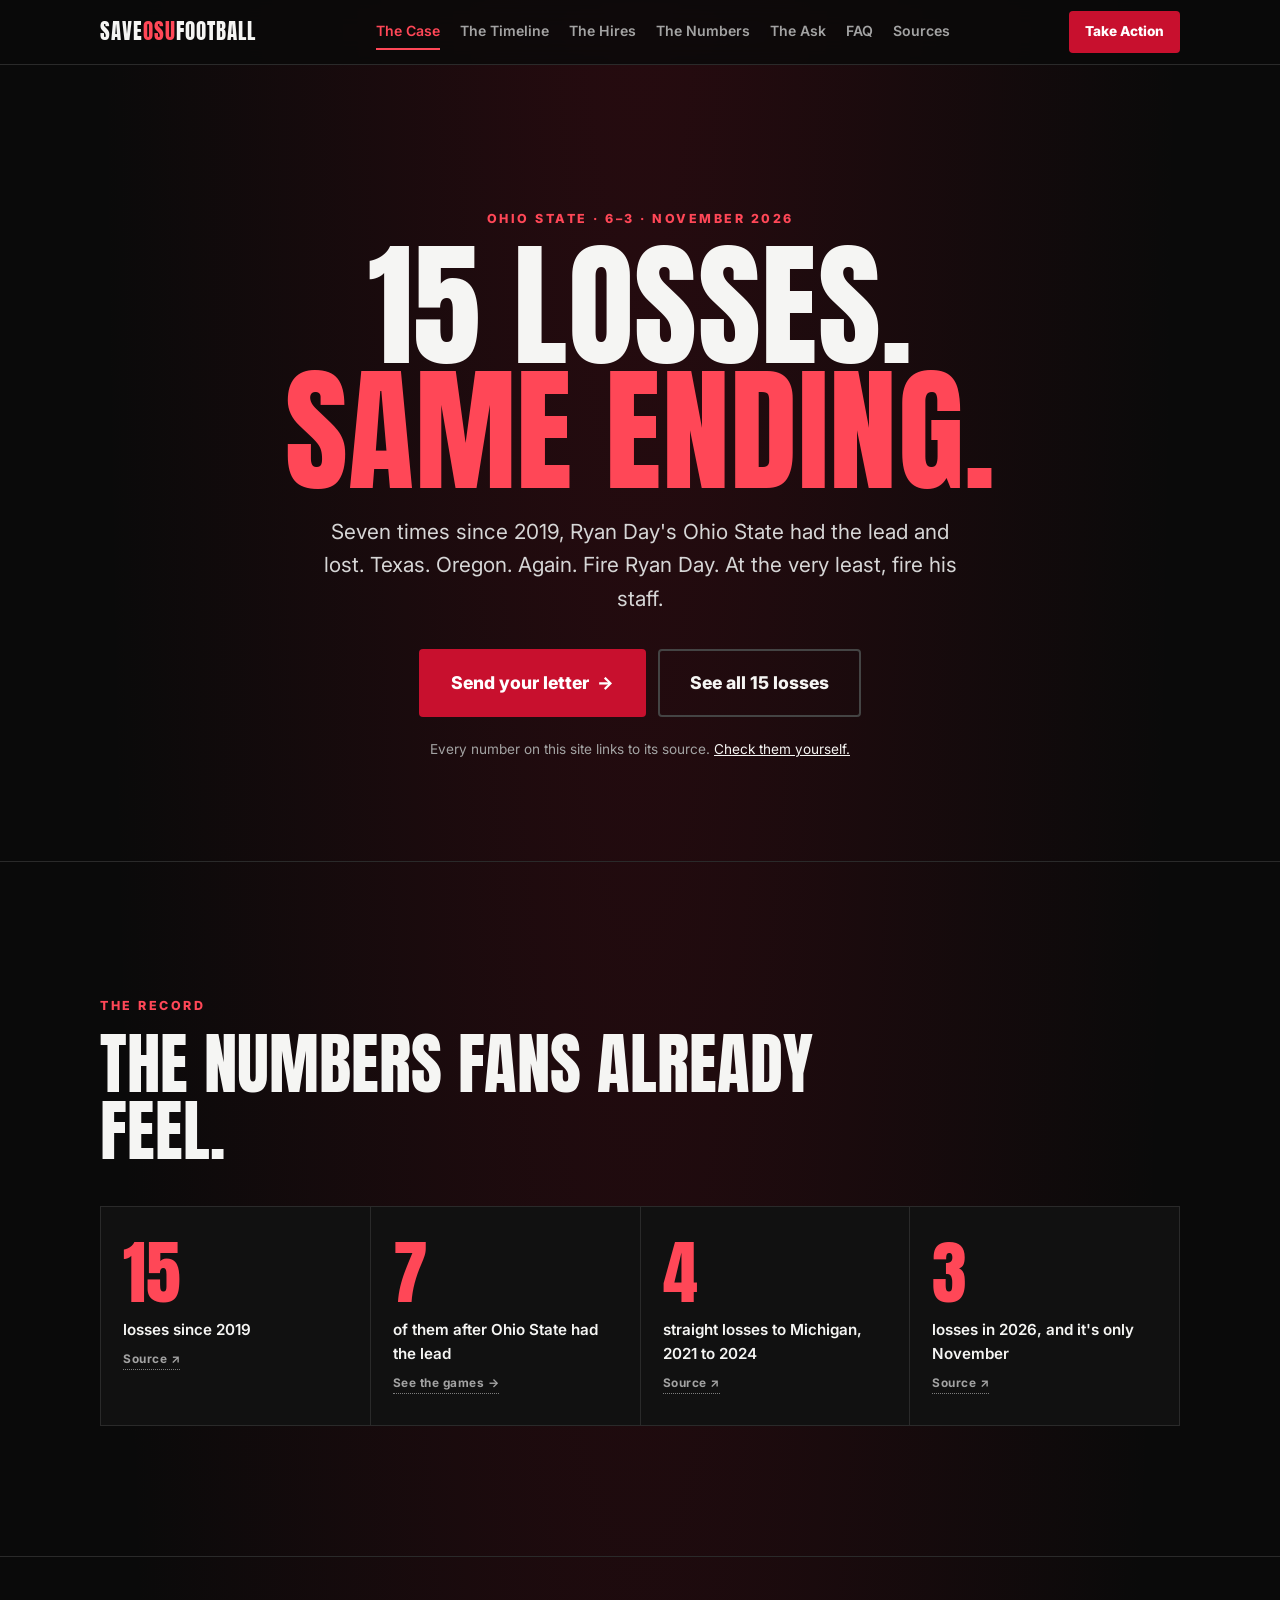
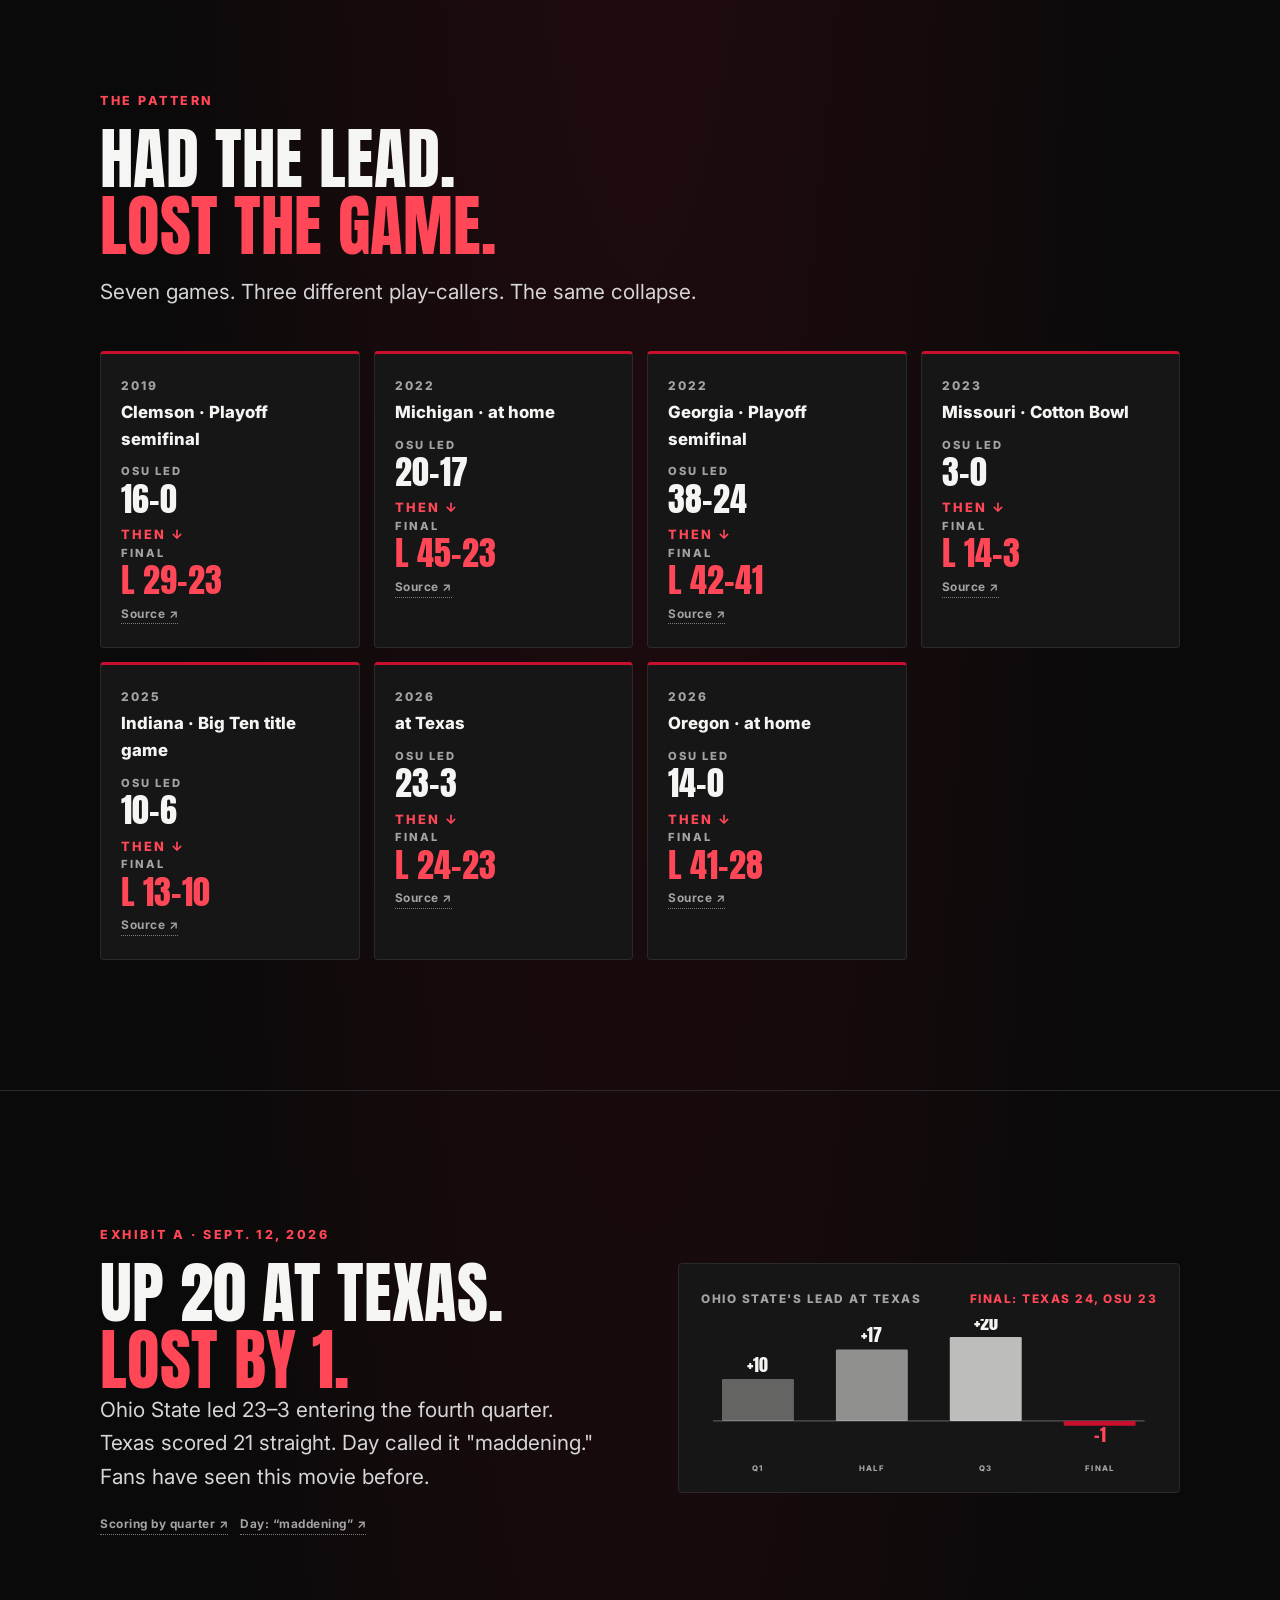
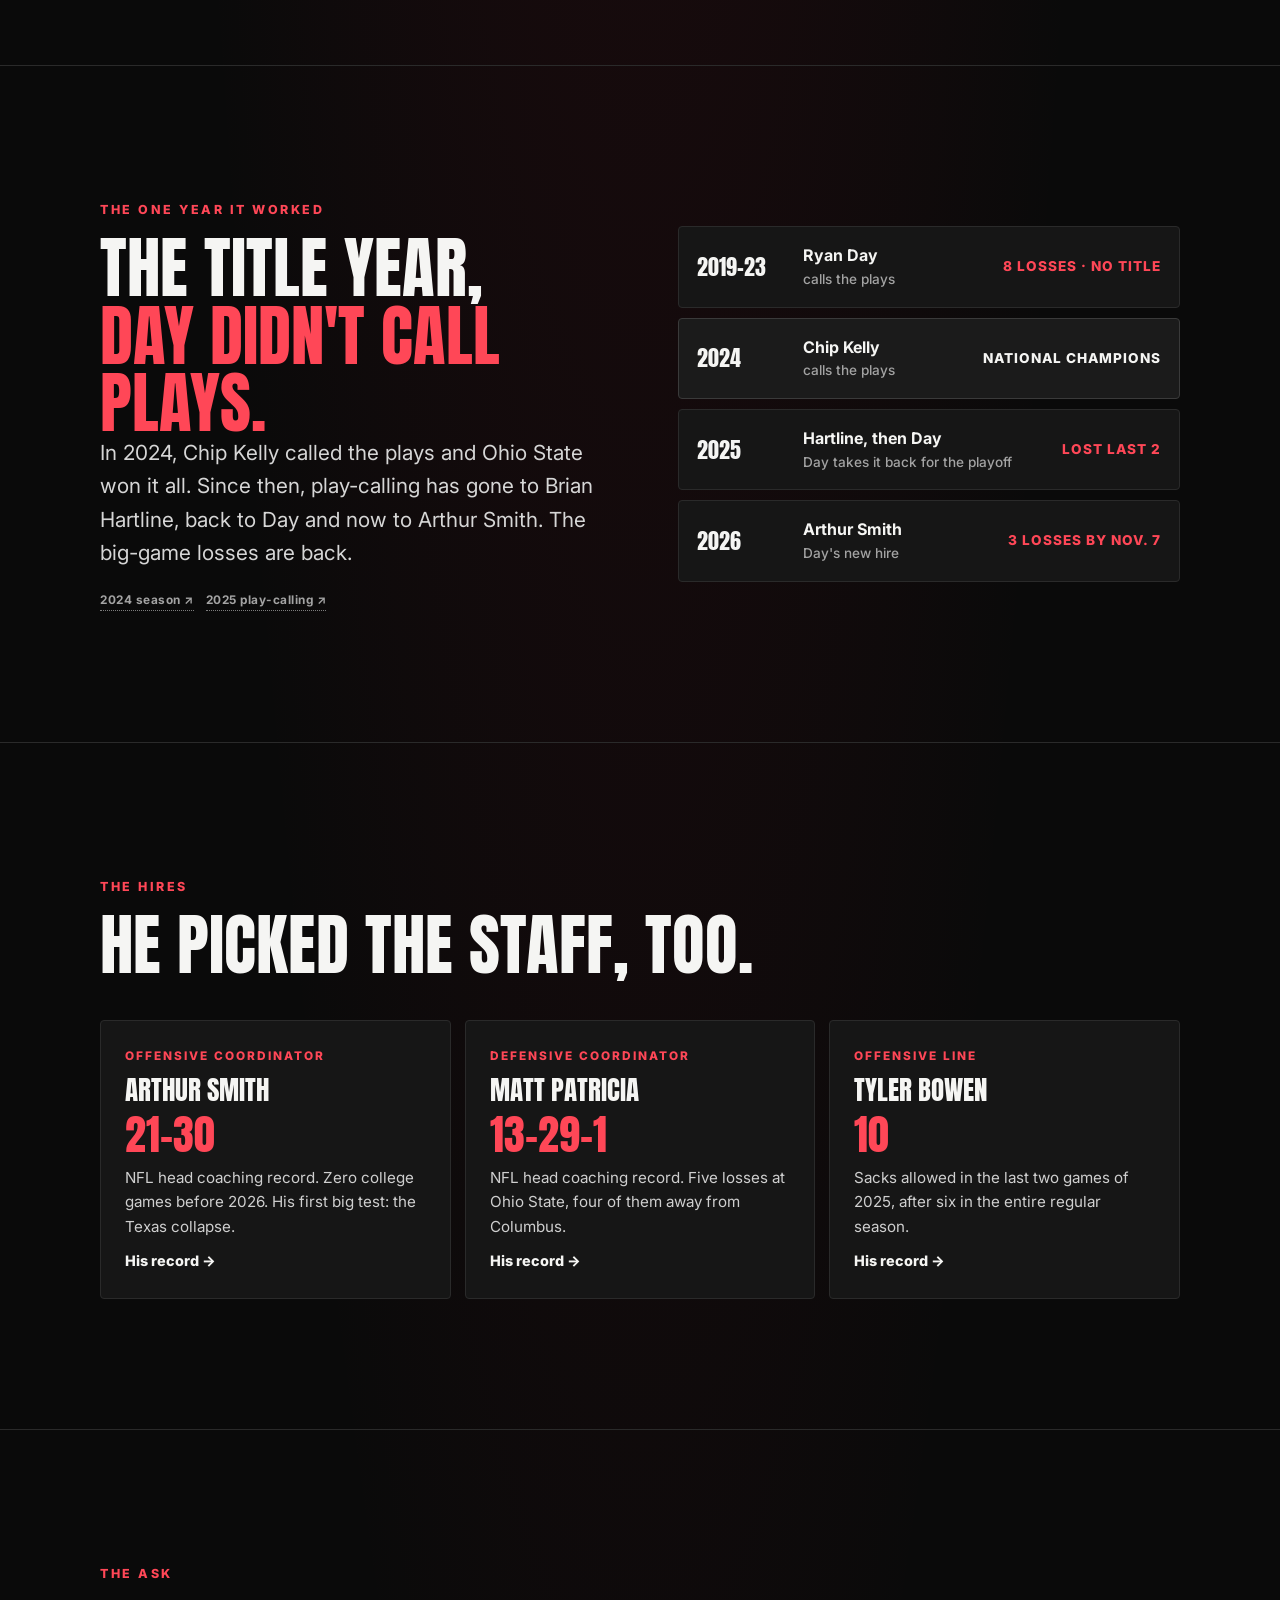
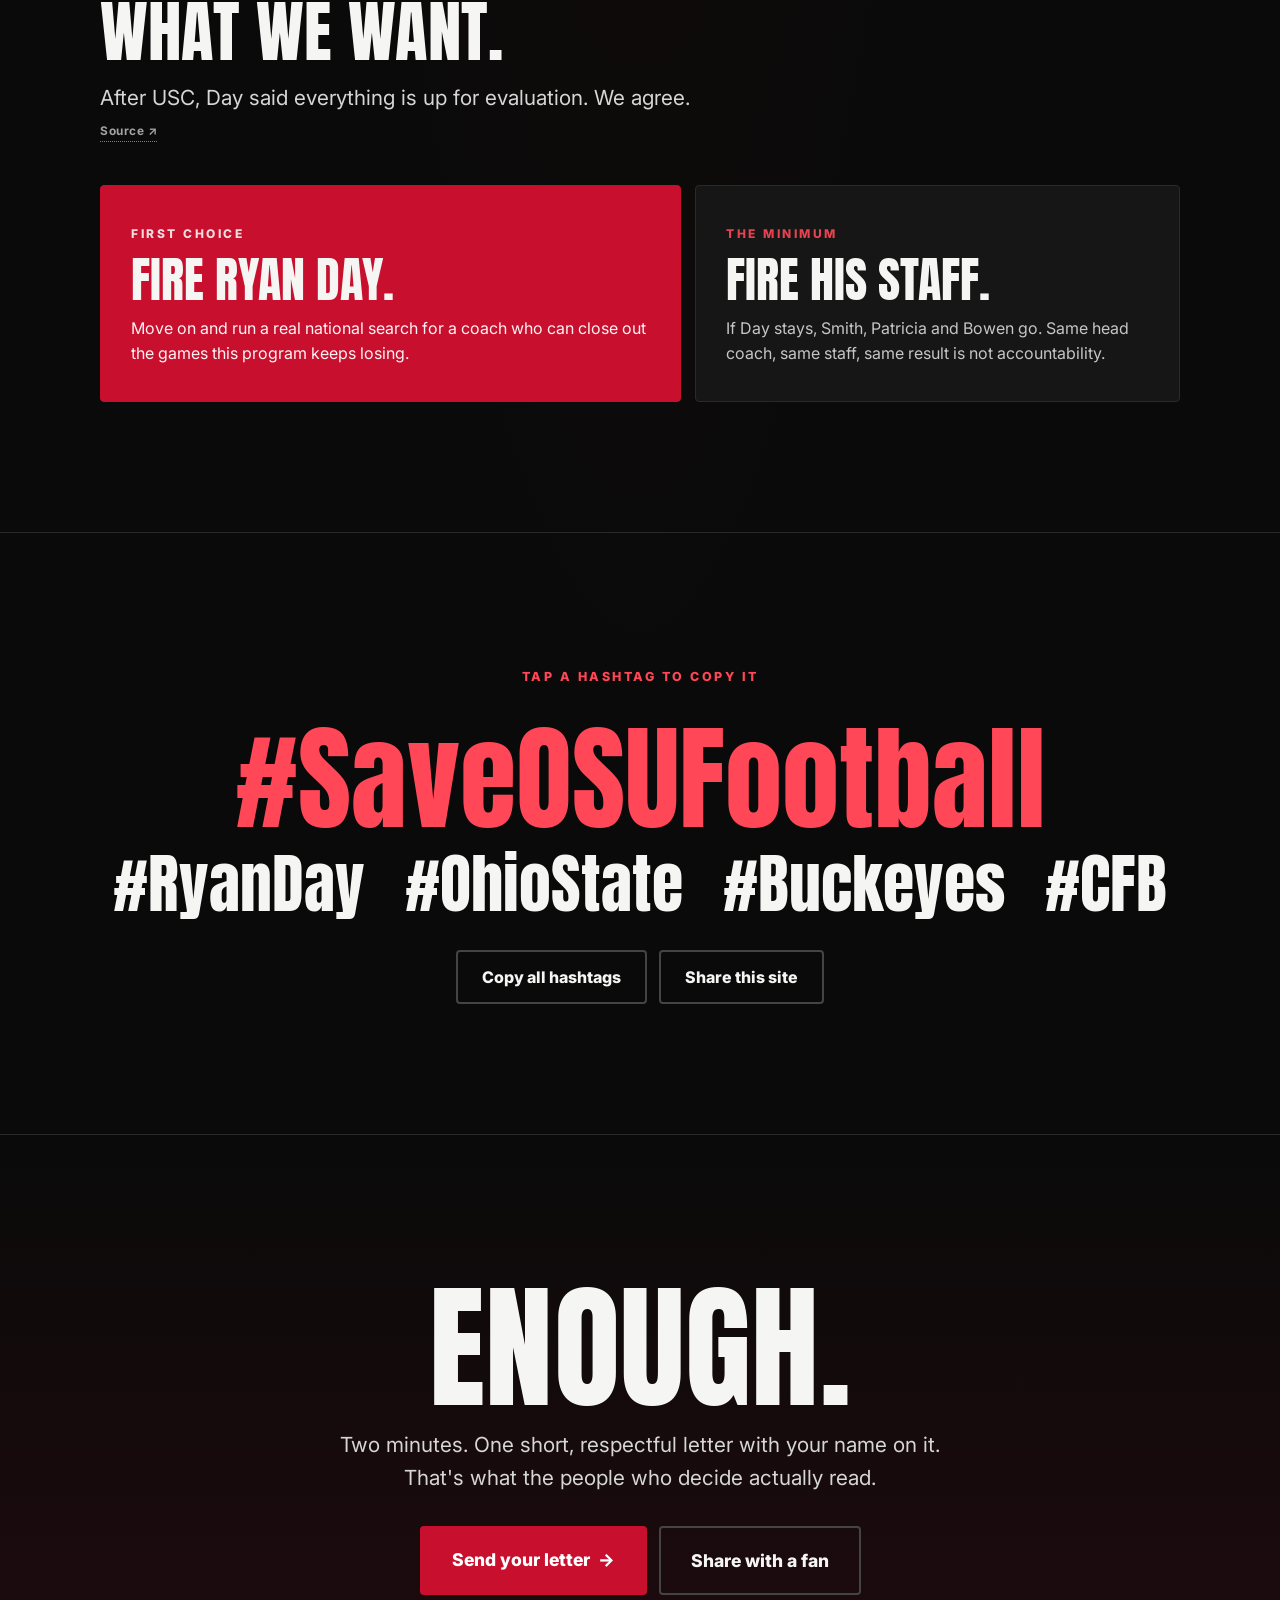
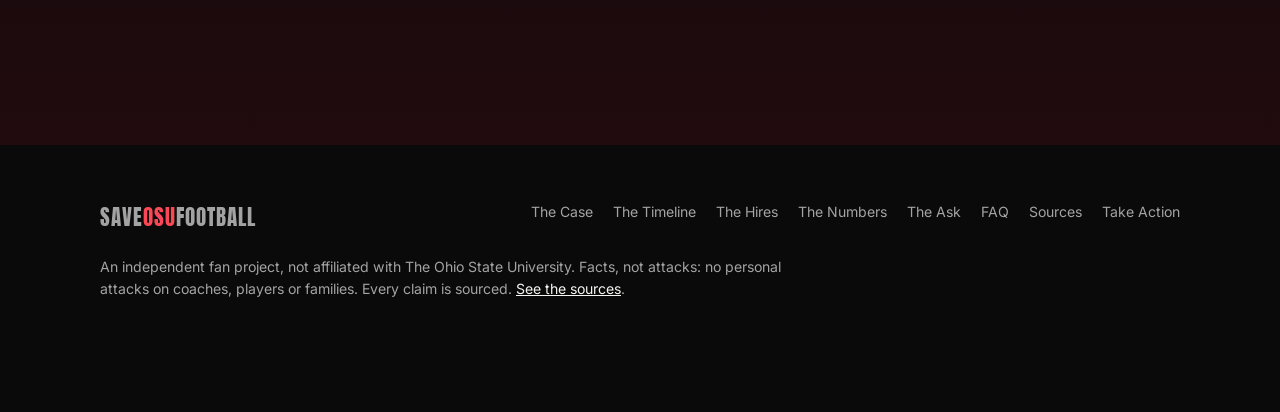
==== commit 559cc72a: "Add files via upload" ====
--- a/index.html
+++ b/index.html
@@ -2,21 +2,21 @@
 <html lang="en">
 <head>
 <meta charset="UTF-8">
-<meta name="viewport" content="width=device-width, initial-scale=1.0">
-<title>Fire OSU Coaches | 15 Losses. Same Ending.</title>
+<meta name="viewport" content="width=device-width, initial-scale=1.0, viewport-fit=cover">
+<title>Save OSU Football | 15 Losses. Same Ending.</title>
 <meta name="description" content="15 losses since 2019. Seven after holding the lead. A sourced case for accountability in Ohio State football, and a two-minute letter to the athletic director.">
 <meta name="theme-color" content="#0a0a0a">
 <meta property="og:type" content="website">
-<meta property="og:title" content="Fire OSU Coaches | 15 Losses. Same Ending.">
+<meta property="og:title" content="Save OSU Football | 15 Losses. Same Ending.">
 <meta property="og:description" content="15 losses since 2019. Seven after holding the lead. A sourced case for accountability in Ohio State football, and a two-minute letter to the athletic director.">
 <meta name="twitter:card" content="summary">
-<link rel="icon" href="data:image/svg+xml,%3Csvg xmlns='http://www.w3.org/2000/svg' viewBox='0 0 64 64'%3E%3Crect width='64' height='64' fill='%230a0a0a'/%3E%3Ctext x='32' y='46' font-family='Impact,Arial Black,sans-serif' font-size='40' fill='%23ff4757' text-anchor='middle'%3EF%3C/text%3E%3C/svg%3E">
+<link rel="icon" href="data:image/svg+xml,%3Csvg xmlns='http://www.w3.org/2000/svg' viewBox='0 0 64 64'%3E%3Crect width='64' height='64' fill='%230a0a0a'/%3E%3Ctext x='32' y='46' font-family='Impact,Arial Black,sans-serif' font-size='40' fill='%23ff4757' text-anchor='middle'%3ES%3C/text%3E%3C/svg%3E">
 <link rel="preconnect" href="https://fonts.googleapis.com">
 <link rel="preconnect" href="https://fonts.gstatic.com" crossorigin>
 <link href="https://fonts.googleapis.com/css2?family=Anton&family=Inter:wght@400;500;600;700;800&display=swap" rel="stylesheet">
 <link rel="stylesheet" href="assets/site.css">
-<link rel="canonical" href="https://fireosucoaches.com/">
-<meta property="og:url" content="https://fireosucoaches.com/">
+<link rel="canonical" href="https://saveosufootball.com/">
+<meta property="og:url" content="https://saveosufootball.com/">
 <script src="assets/analytics.js"></script>
 <script>document.documentElement.classList.add('js');</script>
 </head>
@@ -24,7 +24,7 @@
 <a class="skip" href="#main">Skip to main content</a>
 <header class="site-head">
   <div class="wrap head-row">
-    <a href="./" class="logo" aria-label="Fire OSU Coaches, home">FIRE<span>OSU</span>COACHES</a>
+    <a href="./" class="logo" aria-label="Save OSU Football, home">SAVE<span>OSU</span>FOOTBALL</a>
     <nav class="links" id="primary-nav" aria-label="Main">
         <a href="./" class="current" aria-current="page">The Case</a>
         <a href="timeline/">The Timeline</a>
@@ -56,7 +56,7 @@
 </section>
 
 <div class="urgency" data-countdown-wrap>
-  Michigan comes to Columbus on Nov. 28. That's <strong data-countdown="2026-11-28T12:00:00-05:00">3 weeks</strong> to be heard. <a href="take-action/">Send your letter →</a>
+  Michigan comes to Columbus on Nov. 28. We can't afford to lose to TTUN. You have <strong data-countdown="2026-11-28T12:00:00-05:00">3 weeks</strong> to be heard. <a href="take-action/">Send your letter →</a>
 </div>
 
 <section class="sec">
@@ -212,7 +212,7 @@
   <div class="wrap">
     <span class="kicker rv">Tap a hashtag to copy it</span>
     <div class="tag-wall">
-      <button type="button" class="tag-big main rv" data-tag="#FireOSUCoaches">#FireOSUCoaches</button>
+      <button type="button" class="tag-big main rv" data-tag="#SaveOSUFootball">#SaveOSUFootball</button>
       <button type="button" class="tag-big rv" data-tag="#RyanDay">#RyanDay</button>
       <button type="button" class="tag-big rv" data-tag="#OhioState">#OhioState</button>
       <button type="button" class="tag-big rv" data-tag="#Buckeyes">#Buckeyes</button>
@@ -240,7 +240,7 @@
 <footer data-hide-sticky>
   <div class="wrap">
     <div class="foot-row">
-      <a href="./" class="logo">FIRE<span>OSU</span>COACHES</a>
+      <a href="./" class="logo">SAVE<span>OSU</span>FOOTBALL</a>
       <nav class="foot-links" aria-label="Footer">
         <a href="./">The Case</a>
         <a href="timeline/">The Timeline</a>
--- a/assets/site.css
+++ b/assets/site.css
@@ -1,4 +1,4 @@
-/* Fire OSU Coaches: shared design system */
+/* Save OSU Football: shared design system */
 :root{
   --black:#0a0a0a; --ink:#111; --card:#161616; --card-2:#1d1d1d; --line:#2a2a2a;
   --white:#f5f5f3; --dim:#a3a3a3; --dim-2:#7d7d7d;
@@ -247,15 +247,18 @@
 .src-list a:hover{color:var(--red-text)}
 .src-list .host{color:var(--dim-2);font-size:.78rem}
 
-/* sticky cta (mobile) */
-.sticky-cta{position:fixed;left:12px;right:12px;bottom:12px;z-index:90;display:none;transform:translateY(140%);transition:transform .35s cubic-bezier(.2,.8,.2,1)}
-.sticky-cta.show{transform:none}
-.sticky-cta a{display:flex;justify-content:center;align-items:center;gap:10px;background:var(--red);color:#fff;text-decoration:none;font-weight:800;padding:16px;border-radius:8px;box-shadow:0 10px 30px rgba(0,0,0,.6)}
-@media (max-width:860px){.sticky-cta{display:block}}
-@media (prefers-reduced-motion:reduce){.sticky-cta{transition:none}}
+/* sticky cta (mobile): dark full-width bar so iOS Safari tints its toolbar black, not red.
+   Fully removed from layout (display:none) when hidden so Safari never samples it. */
+.sticky-cta{position:fixed;left:0;right:0;bottom:0;z-index:90;display:none;
+  padding:10px 12px calc(10px + env(safe-area-inset-bottom));background:rgba(10,10,10,.94);
+  border-top:1px solid var(--line);backdrop-filter:blur(10px);-webkit-backdrop-filter:blur(10px)}
+.sticky-cta a{display:flex;justify-content:center;align-items:center;gap:10px;background:var(--red);color:#fff;text-decoration:none;font-weight:800;padding:15px;border-radius:8px}
+@media (max-width:860px){.sticky-cta.show{display:block;animation:stickyIn .3s cubic-bezier(.2,.8,.2,1)}}
+@keyframes stickyIn{from{transform:translateY(100%)}to{transform:none}}
+@media (prefers-reduced-motion:reduce){.sticky-cta.show{animation:none}}
 
 /* footer */
-footer{padding:56px 0 110px;color:var(--dim);font-size:.88rem}
+footer{padding:56px 0 calc(110px + env(safe-area-inset-bottom));color:var(--dim);font-size:.88rem}
 .foot-row{display:flex;justify-content:space-between;gap:24px;flex-wrap:wrap;margin-bottom:22px}
 .foot-links{display:flex;flex-wrap:wrap;gap:8px 20px}
 .foot-links a{text-decoration:none;color:var(--dim)}
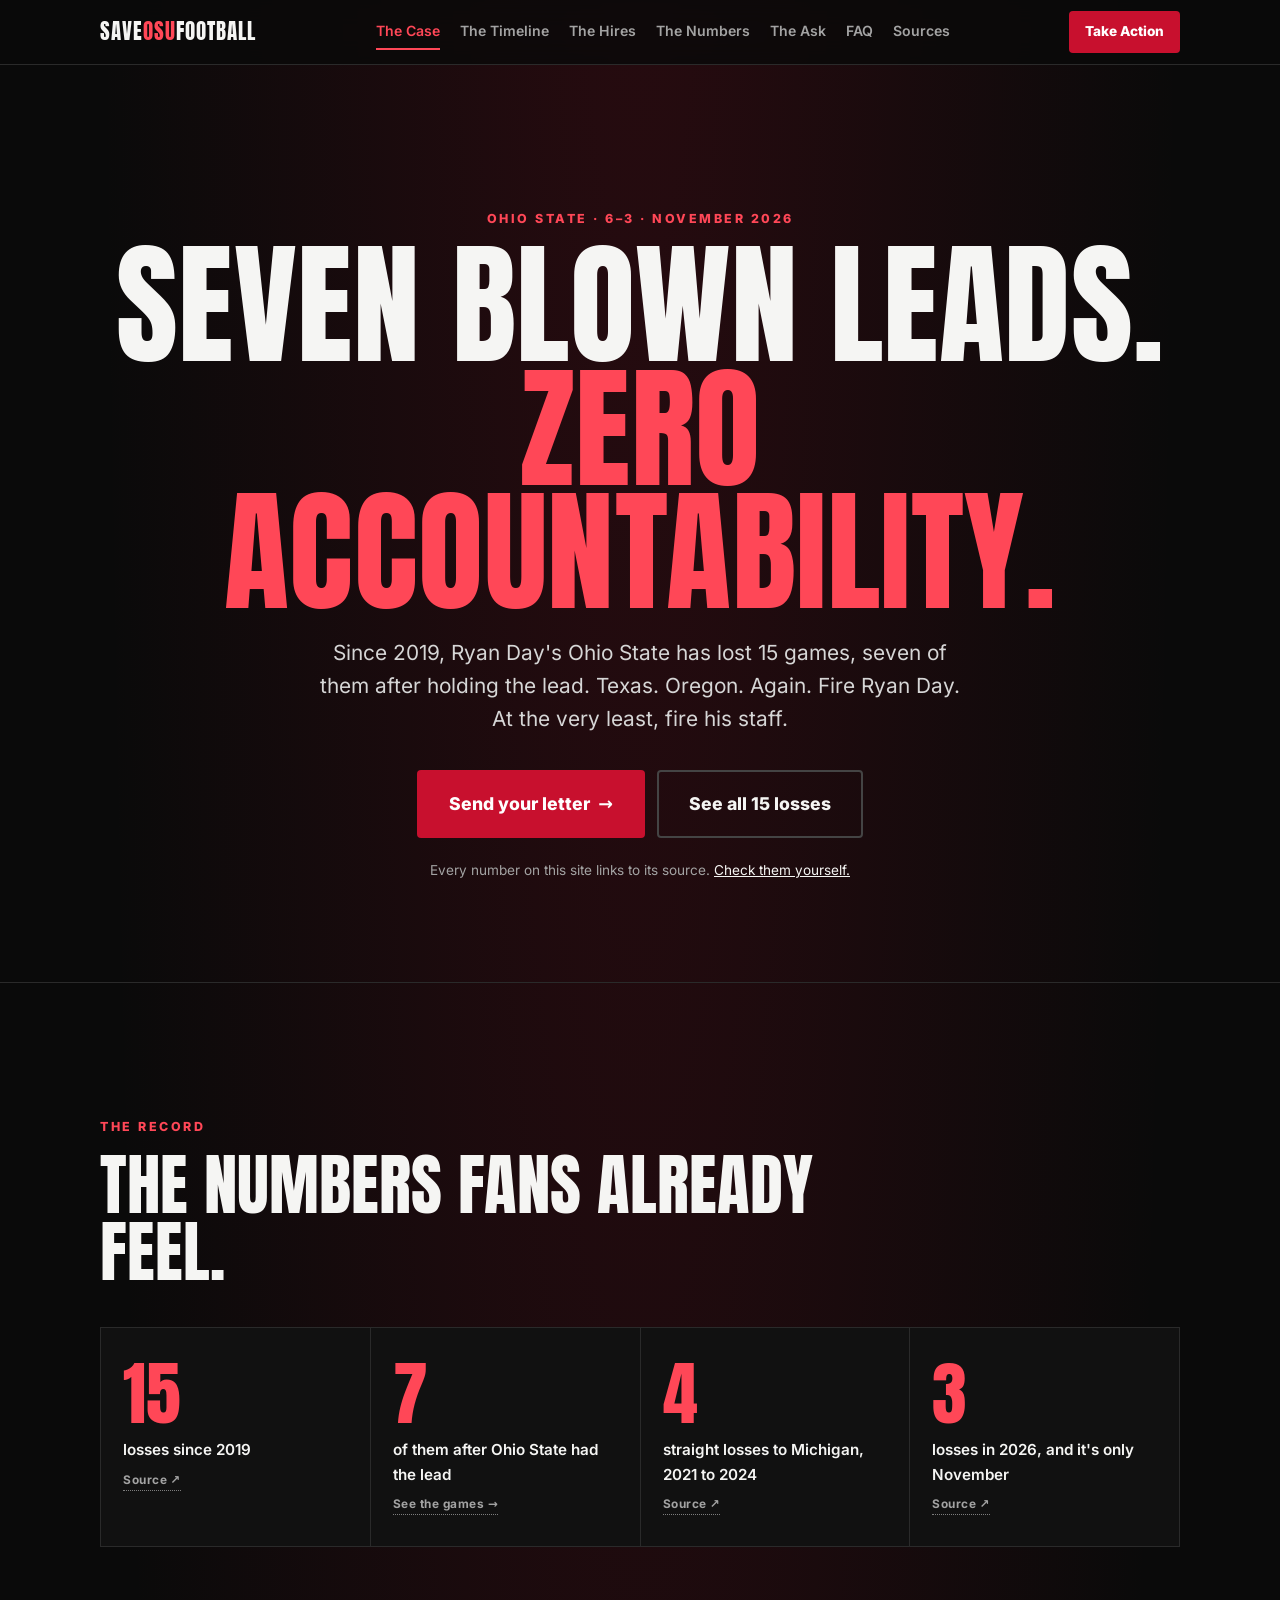
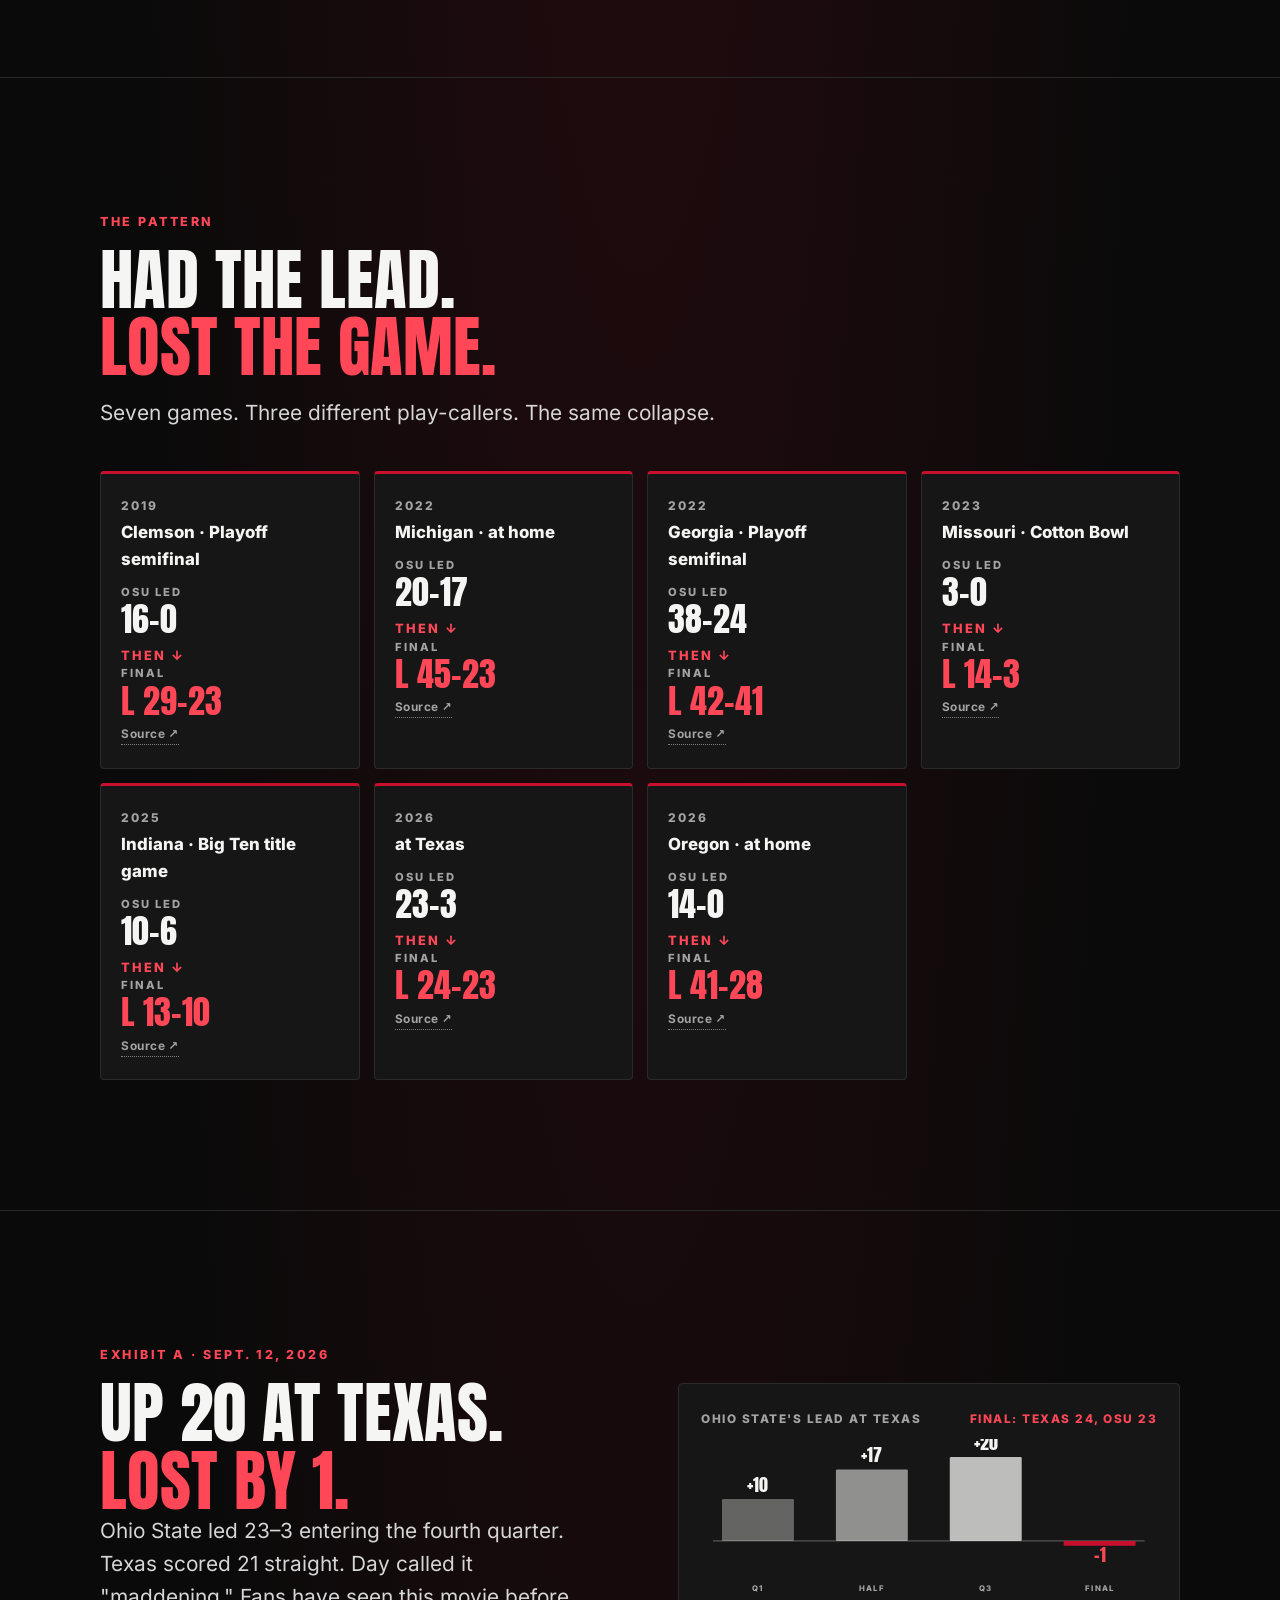
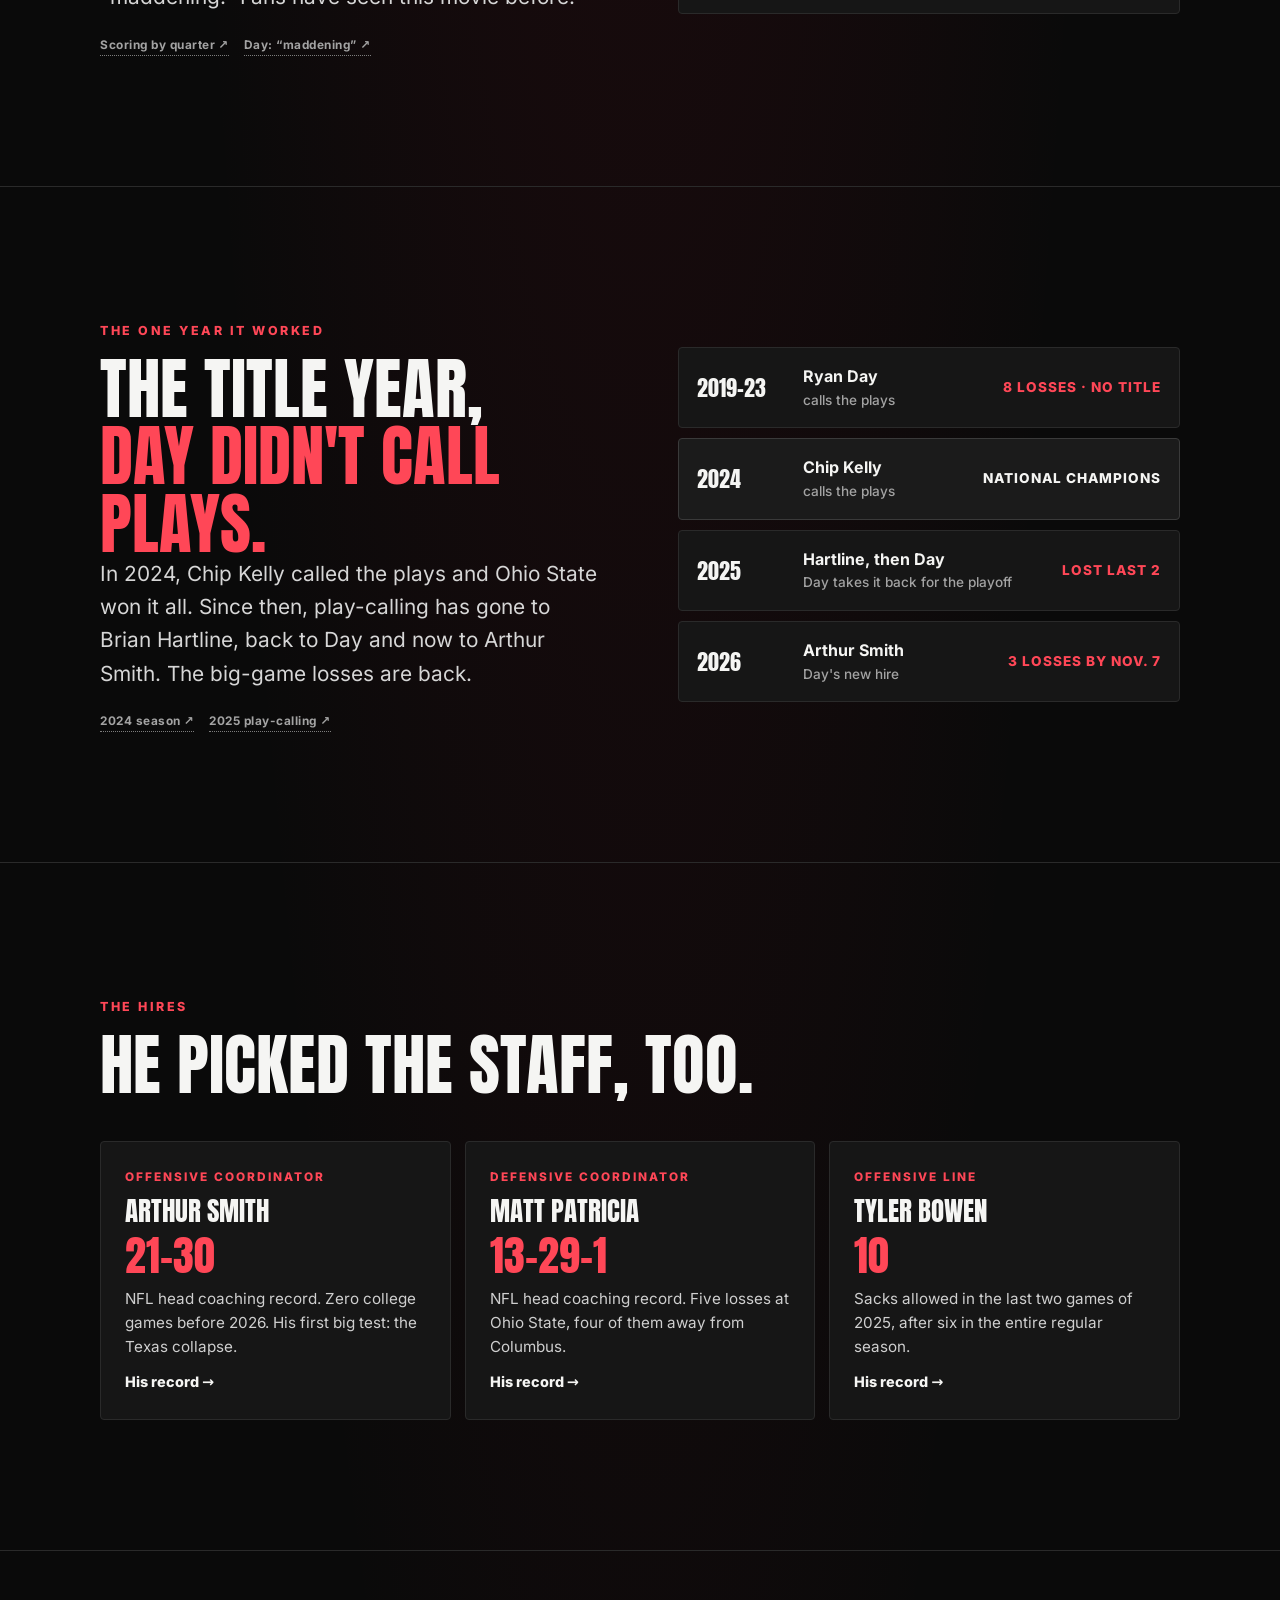
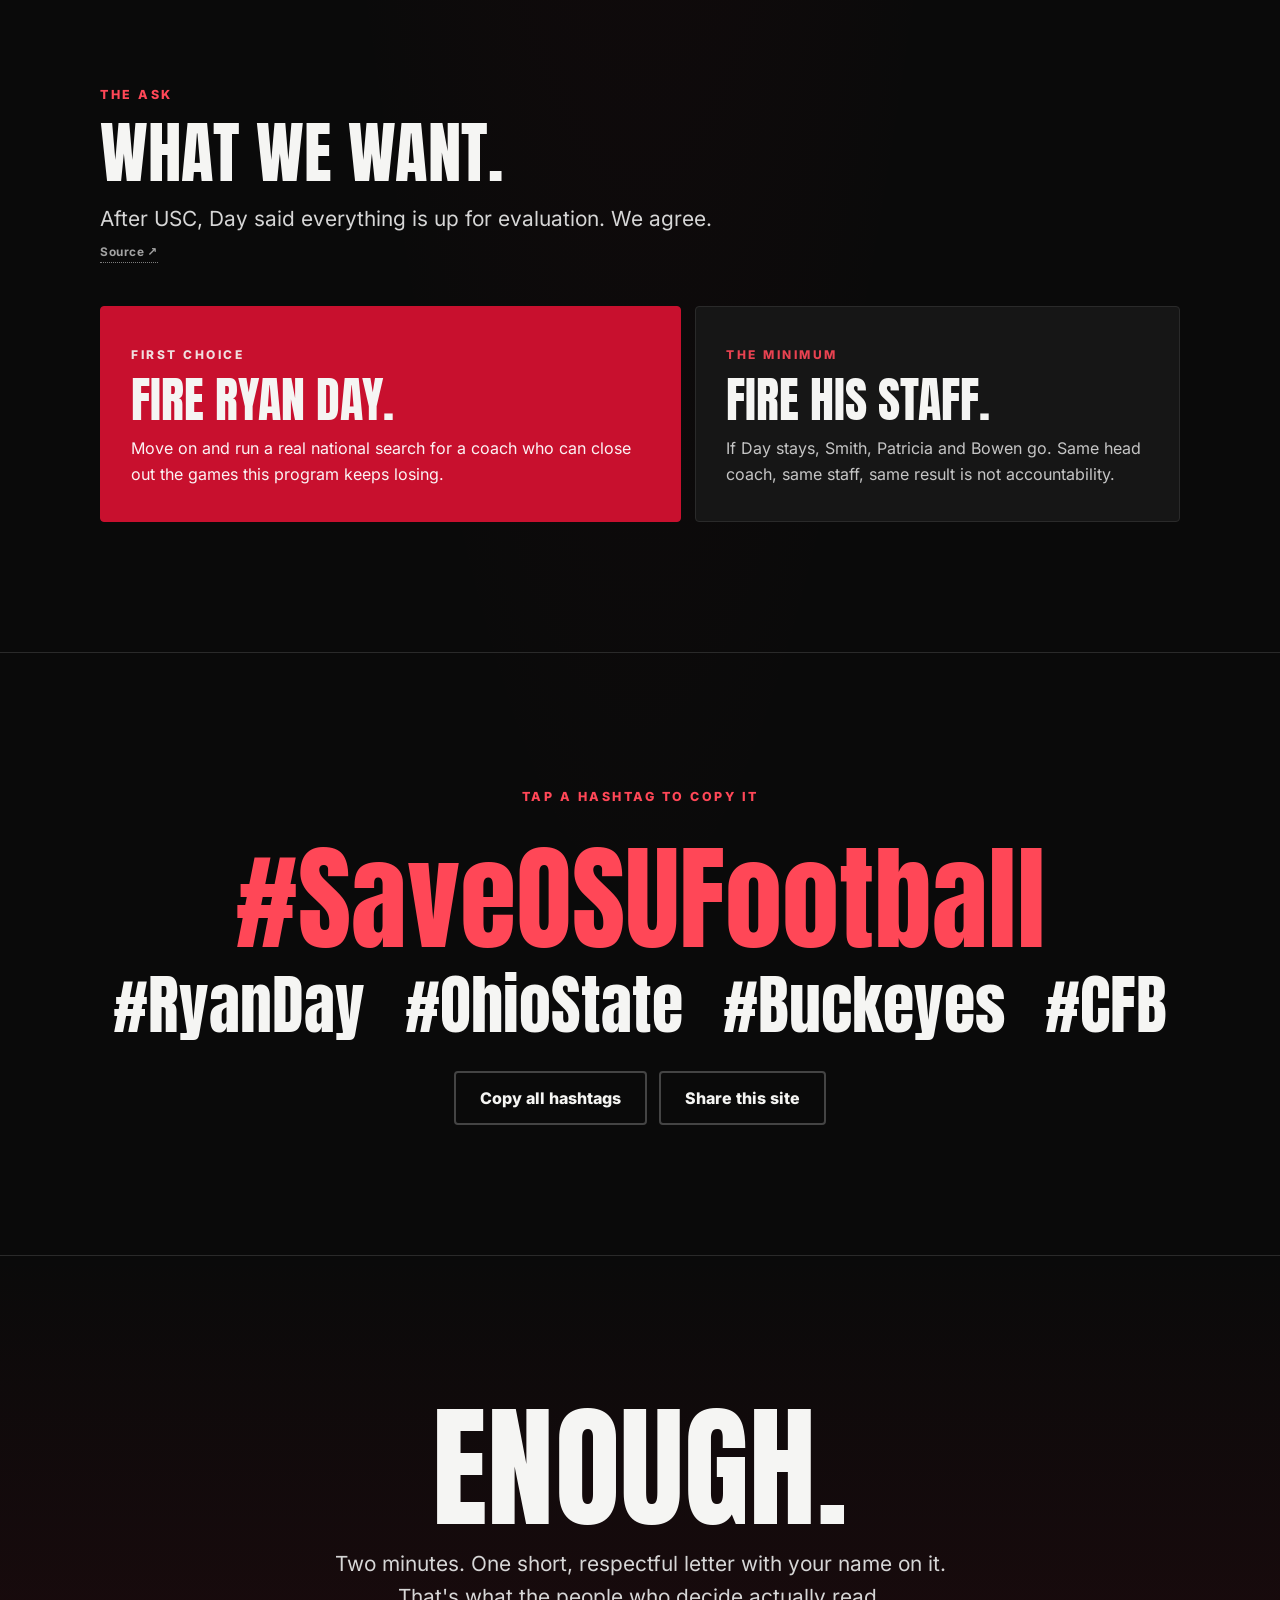
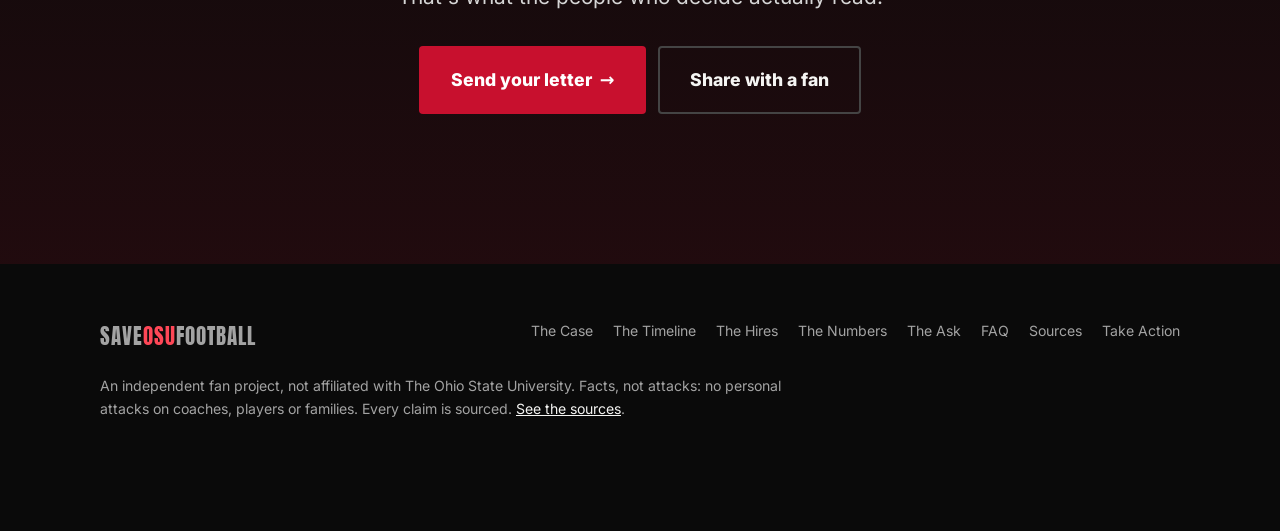
==== commit 414770ee: "Add files via upload" ====
--- a/index.html
+++ b/index.html
@@ -3,22 +3,38 @@
 <head>
 <meta charset="UTF-8">
 <meta name="viewport" content="width=device-width, initial-scale=1.0, viewport-fit=cover">
-<title>Save OSU Football | 15 Losses. Same Ending.</title>
-<meta name="description" content="15 losses since 2019. Seven after holding the lead. A sourced case for accountability in Ohio State football, and a two-minute letter to the athletic director.">
+<title>Ryan Day Hot Seat: 7 Blown Leads, 15 Losses | Save OSU Football</title>
+<meta name="description" content="Since 2019, Ryan Day&#x27;s Ohio State has lost 15 games, seven after holding the lead. See the sourced record and email the athletic director in two minutes.">
+<meta name="robots" content="index, follow, max-image-preview:large">
+<meta property="og:locale" content="en_US">
 <meta name="theme-color" content="#0a0a0a">
 <meta property="og:type" content="website">
-<meta property="og:title" content="Save OSU Football | 15 Losses. Same Ending.">
-<meta property="og:description" content="15 losses since 2019. Seven after holding the lead. A sourced case for accountability in Ohio State football, and a two-minute letter to the athletic director.">
-<meta name="twitter:card" content="summary">
-<link rel="icon" href="data:image/svg+xml,%3Csvg xmlns='http://www.w3.org/2000/svg' viewBox='0 0 64 64'%3E%3Crect width='64' height='64' fill='%230a0a0a'/%3E%3Ctext x='32' y='46' font-family='Impact,Arial Black,sans-serif' font-size='40' fill='%23ff4757' text-anchor='middle'%3ES%3C/text%3E%3C/svg%3E">
-<link rel="preconnect" href="https://fonts.googleapis.com">
-<link rel="preconnect" href="https://fonts.gstatic.com" crossorigin>
-<link href="https://fonts.googleapis.com/css2?family=Anton&family=Inter:wght@400;500;600;700;800&display=swap" rel="stylesheet">
+<meta property="og:title" content="Ryan Day Hot Seat: 7 Blown Leads, 15 Losses | Save OSU Football">
+<meta property="og:description" content="Since 2019, Ryan Day&#x27;s Ohio State has lost 15 games, seven after holding the lead. See the sourced record and email the athletic director in two minutes.">
+<meta property="og:site_name" content="Save OSU Football">
+<meta property="og:image" content="https://saveosufootball.com/assets/og.jpg">
+<meta property="og:image:width" content="1200">
+<meta property="og:image:height" content="630">
+<meta property="og:image:type" content="image/jpeg">
+<meta property="og:image:alt" content="Seven blown leads. Zero accountability. Michigan 13, Ohio State 10, Nov. 30, 2024, the fourth straight loss. Save OSU Football.">
+<meta name="twitter:card" content="summary_large_image">
+<meta name="twitter:title" content="Ryan Day Hot Seat: 7 Blown Leads, 15 Losses | Save OSU Football">
+<meta name="twitter:description" content="Since 2019, Ryan Day&#x27;s Ohio State has lost 15 games, seven after holding the lead. See the sourced record and email the athletic director in two minutes.">
+<meta name="twitter:image" content="https://saveosufootball.com/assets/og.jpg">
+<meta name="twitter:image:alt" content="Seven blown leads. Zero accountability. Save OSU Football.">
+<link rel="icon" href="assets/icons/favicon.svg" type="image/svg+xml">
+<link rel="icon" href="assets/icons/favicon-32.png" sizes="32x32" type="image/png">
+<link rel="apple-touch-icon" href="assets/icons/apple-touch-icon.png">
+<link rel="manifest" href="site.webmanifest">
+<link rel="preload" href="assets/fonts/anton-latin-400-normal.woff2" as="font" type="font/woff2" crossorigin>
+<link rel="preload" href="assets/fonts/inter-latin-400-normal.woff2" as="font" type="font/woff2" crossorigin>
 <link rel="stylesheet" href="assets/site.css">
 <link rel="canonical" href="https://saveosufootball.com/">
 <meta property="og:url" content="https://saveosufootball.com/">
 <script src="assets/analytics.js"></script>
 <script>document.documentElement.classList.add('js');</script>
+<script type="application/ld+json">{"@context": "https://schema.org", "@type": "WebSite", "name": "Save OSU Football", "url": "https://saveosufootball.com/", "description": "A sourced fan campaign for accountability in Ohio State football.", "inLanguage": "en-US"}</script>
+<script type="application/ld+json">{"@context": "https://schema.org", "@type": "Organization", "name": "Save OSU Football", "url": "https://saveosufootball.com/", "logo": "https://saveosufootball.com/assets/icons/icon-512.png"}</script>
 </head>
 <body>
 <a class="skip" href="#main">Skip to main content</a>
@@ -45,8 +61,8 @@
 <section class="hero" data-hide-sticky>
   <div class="wrap" data-parallax>
     <span class="kicker rv">Ohio State · 6–3 · November 2026</span>
-    <h1 class="h-xl rv">15 losses.<br><span class="red">Same ending.</span></h1>
-    <p class="lede rv">Seven times since 2019, Ryan Day's Ohio State had the lead and lost. Texas. Oregon. Again. Fire Ryan Day. At the very least, fire his staff.</p>
+    <h1 class="h-xl rv">Seven blown leads.<br><span class="red">Zero accountability.</span></h1>
+    <p class="lede rv">Since 2019, Ryan Day's Ohio State has lost 15 games, seven of them after holding the lead. Texas. Oregon. Again. Fire Ryan Day. At the very least, fire his staff.</p>
     <div class="btn-row rv">
       <a data-track="CTA: Send Letter" href="take-action/" class="btn btn-primary btn-big">Send your letter <span aria-hidden="true">→</span></a>
       <a href="timeline/" class="btn btn-ghost btn-big">See all 15 losses</a>
--- a/assets/site.css
+++ b/assets/site.css
@@ -1,3 +1,10 @@
+/* self-hosted fonts (SIL Open Font License) */
+@font-face{font-family:'Anton';src:url(fonts/anton-latin-400-normal.woff2) format('woff2');font-weight:400;font-display:swap}
+@font-face{font-family:'Inter';src:url(fonts/inter-latin-400-normal.woff2) format('woff2');font-weight:400;font-display:swap}
+@font-face{font-family:'Inter';src:url(fonts/inter-latin-500-normal.woff2) format('woff2');font-weight:500;font-display:swap}
+@font-face{font-family:'Inter';src:url(fonts/inter-latin-600-normal.woff2) format('woff2');font-weight:600;font-display:swap}
+@font-face{font-family:'Inter';src:url(fonts/inter-latin-700-normal.woff2) format('woff2');font-weight:700;font-display:swap}
+@font-face{font-family:'Inter';src:url(fonts/inter-latin-800-normal.woff2) format('woff2');font-weight:800;font-display:swap}
 /* Save OSU Football: shared design system */
 :root{
   --black:#0a0a0a; --ink:#111; --card:#161616; --card-2:#1d1d1d; --line:#2a2a2a;
@@ -44,7 +51,7 @@
 
 /* ---------- type ---------- */
 .kicker{display:inline-block;color:var(--red-text);font-size:.78rem;font-weight:800;letter-spacing:2.5px;text-transform:uppercase;margin-bottom:14px}
-.h-xl{font-family:var(--display);font-weight:400;font-size:clamp(3.2rem,11vw,8.5rem);line-height:.92;letter-spacing:.5px;text-transform:uppercase}
+.h-xl{font-family:var(--display);font-weight:400;font-size:clamp(3rem,10.5vw,8.5rem);line-height:.92;letter-spacing:.5px;text-transform:uppercase;overflow-wrap:break-word;hyphens:manual}
 .h-lg{font-family:var(--display);font-weight:400;font-size:clamp(2.2rem,6vw,4.2rem);line-height:1;text-transform:uppercase}
 .h-md{font-family:var(--display);font-weight:400;font-size:clamp(1.6rem,3.6vw,2.4rem);line-height:1.05;text-transform:uppercase}
 .red{color:var(--red-text)}
